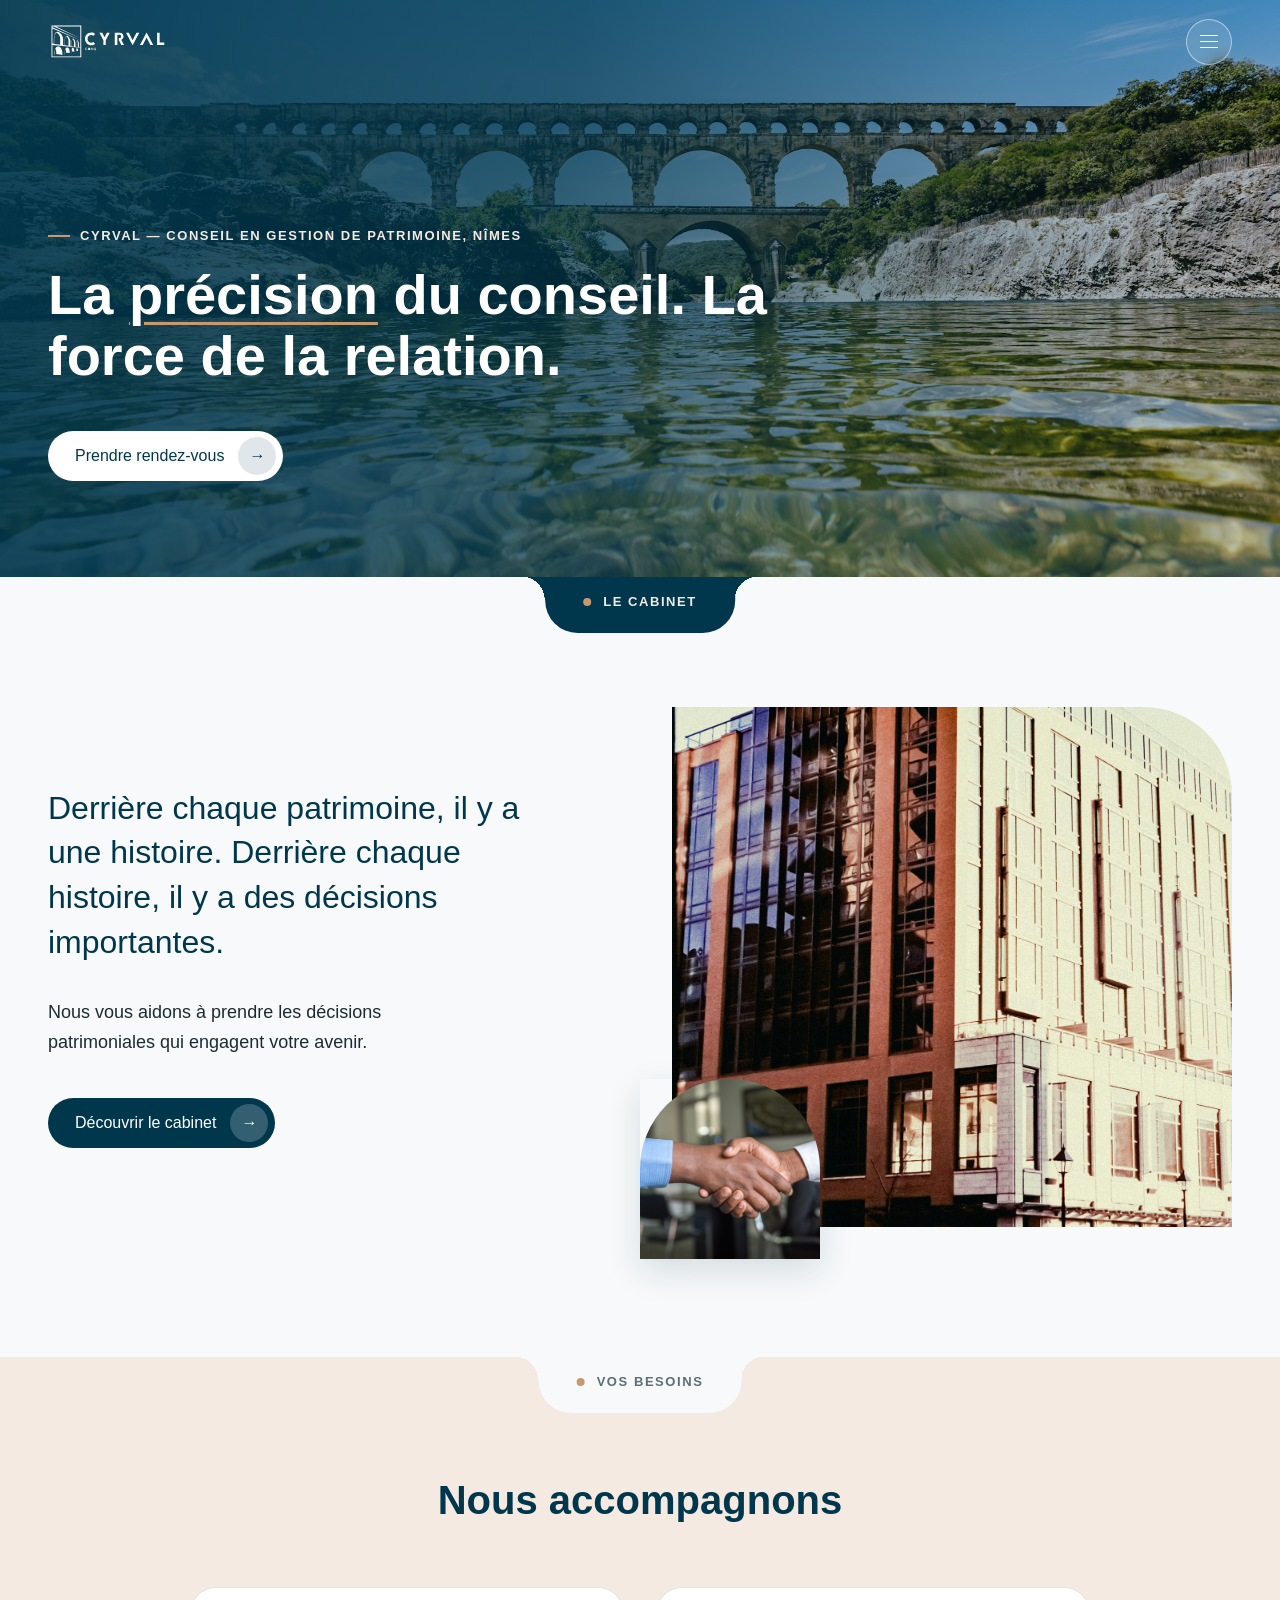
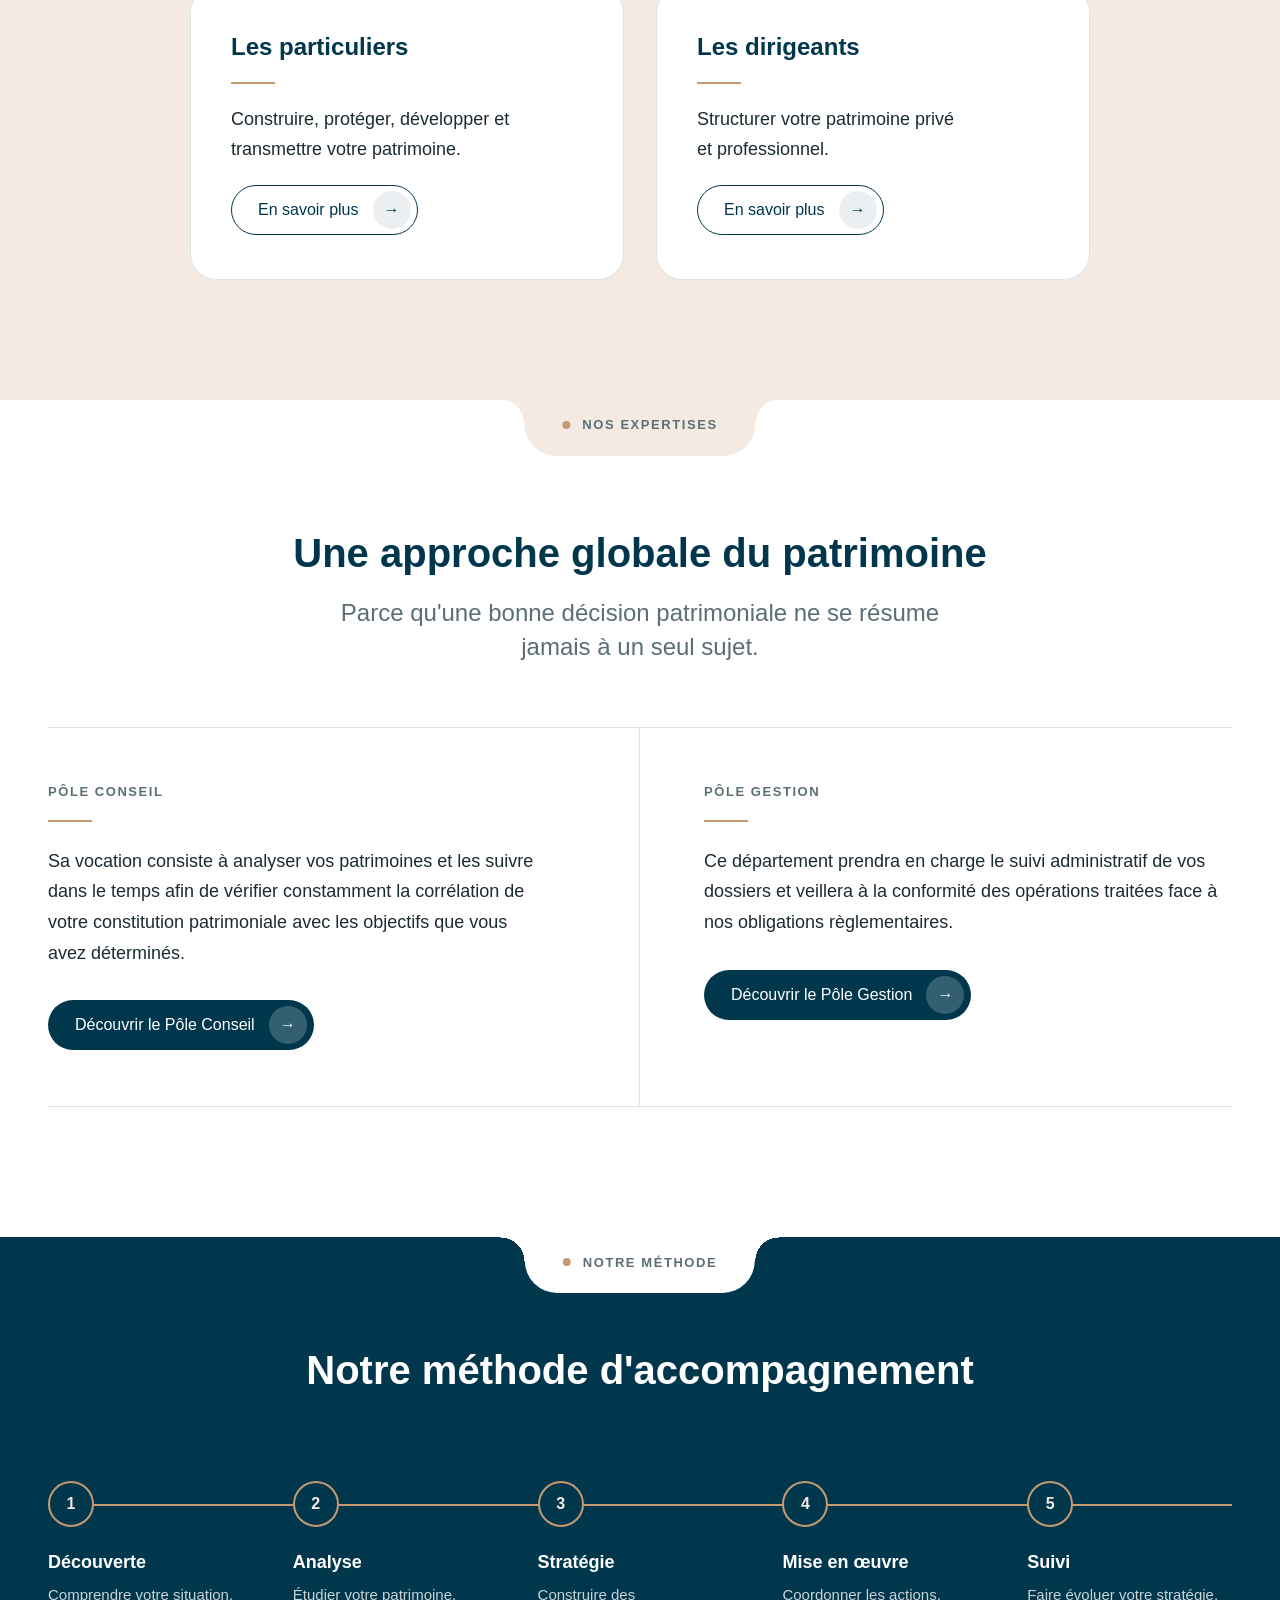
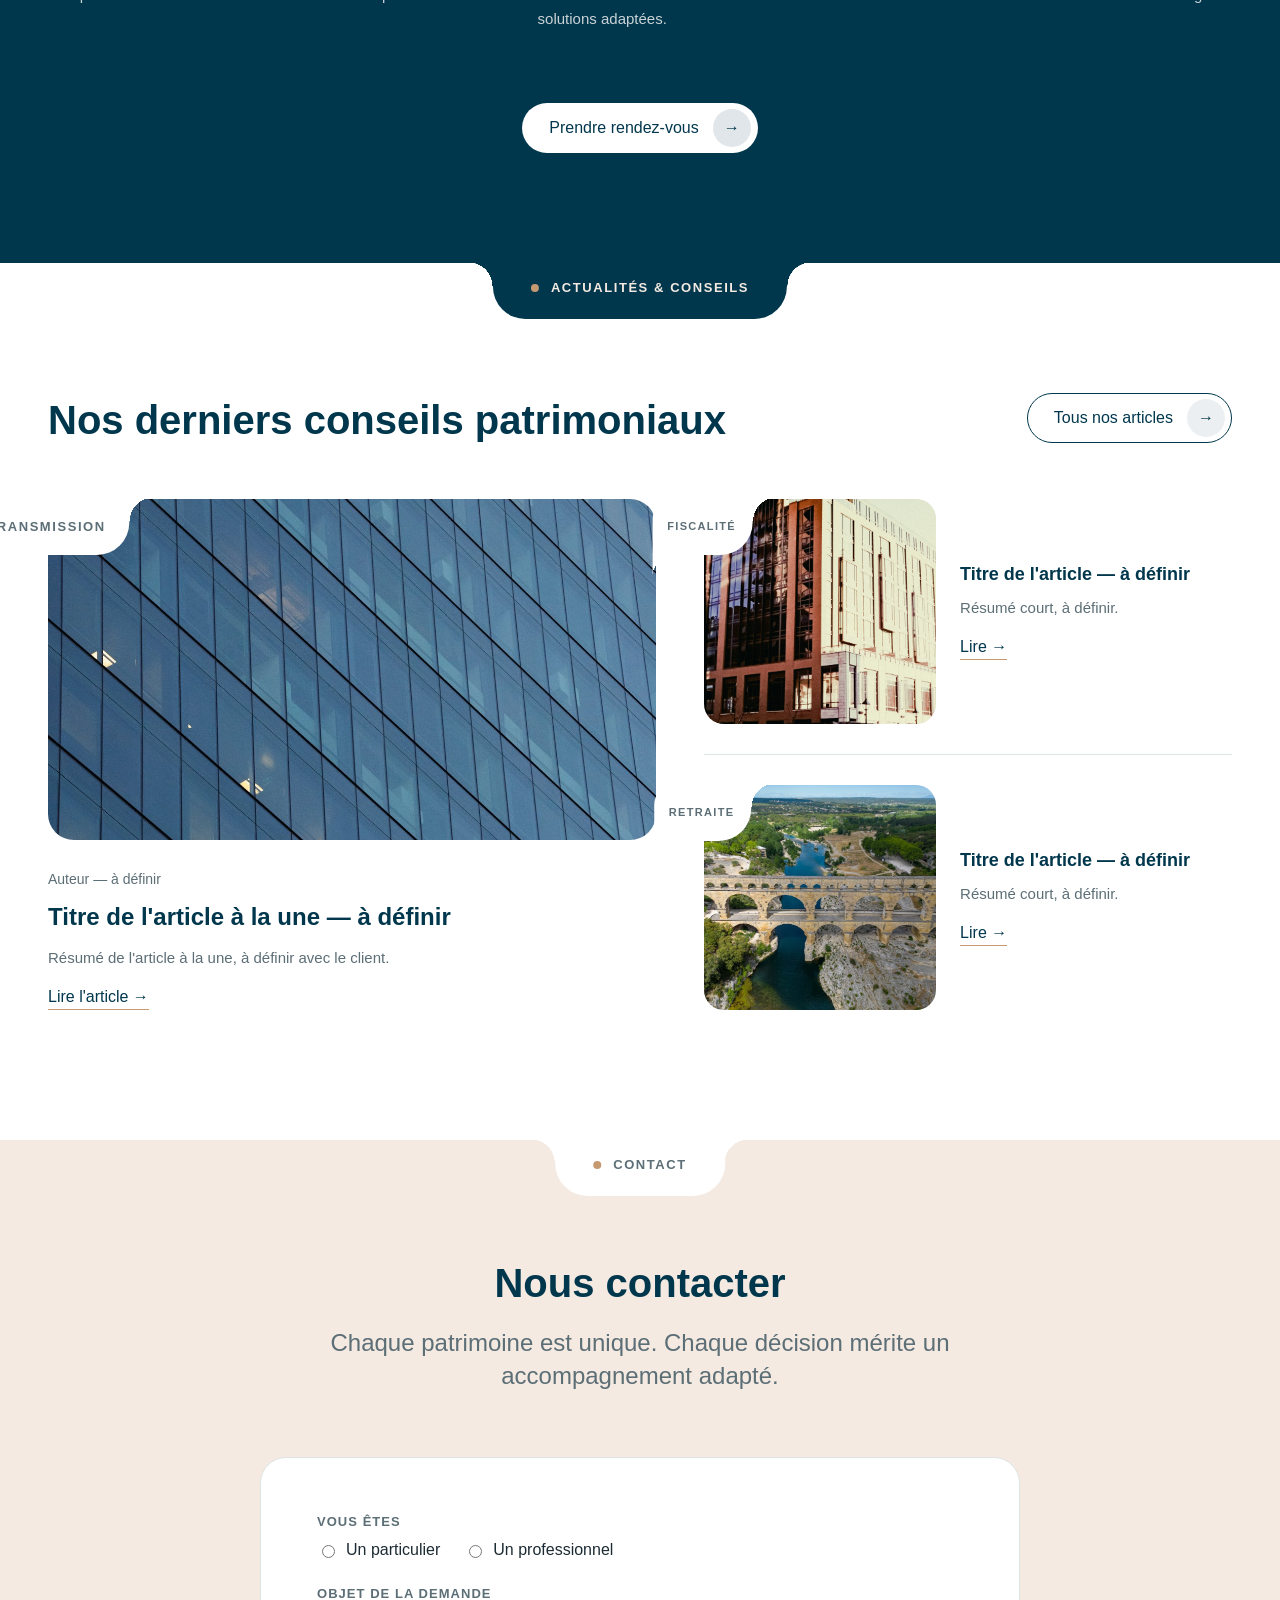
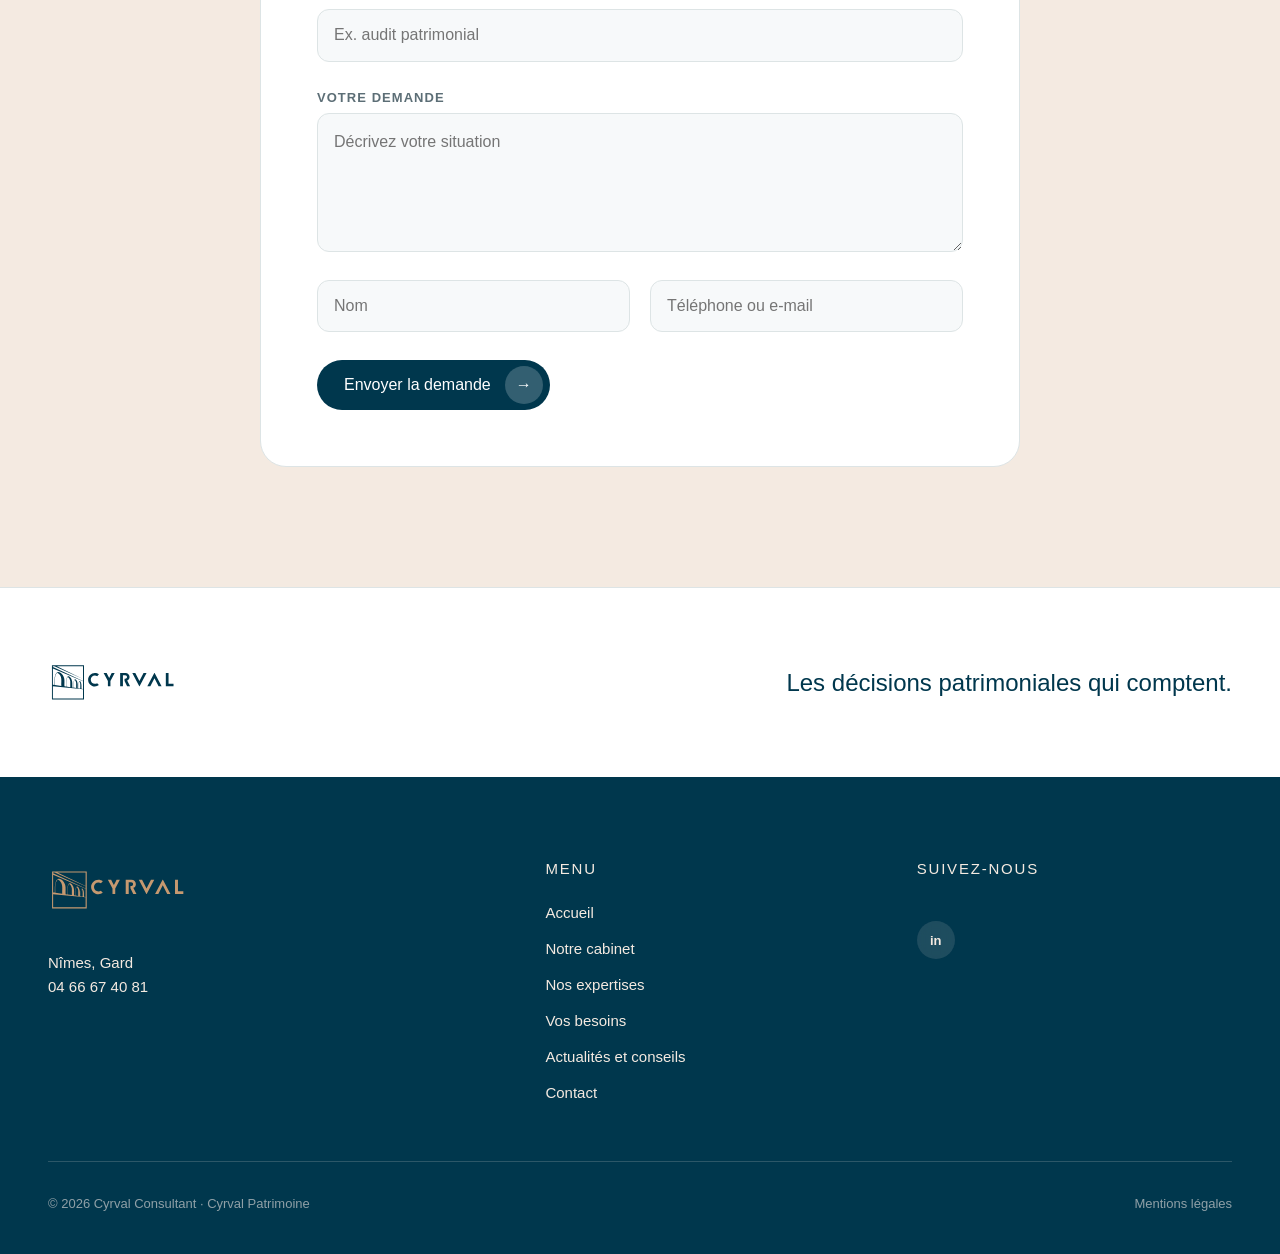
==== index.html @ 38b7d671 "Maquette CYRVAL : accueil + pole conseil Deux pages statiques autonomes, sans dependance externe : -" ====
<!DOCTYPE html>
<html lang="fr" class="no-js">
<head>
<meta charset="utf-8">
<meta name="viewport" content="width=device-width, initial-scale=1">
<meta name="robots" content="noindex, nofollow">
<title>CYRVAL — Conseil en gestion de patrimoine, Nîmes</title>
<meta name="description" content="CYRVAL, cabinet de conseil en gestion de patrimoine indépendant à Nîmes depuis 1993. Analyse, stratégie et suivi patrimonial pour les particuliers et les dirigeants.">
<link rel="stylesheet" href="assets/css/cyrval.css">
<script>document.documentElement.className = 'js';</script>
</head>
<body>

<!-- Logo, défini une fois et réutilisé dans la page -->
<svg style="position:absolute;width:0;height:0;overflow:hidden" aria-hidden="true" focusable="false">
  <symbol id="logo-cyrval" viewBox="0 0 567.98 267.15">
    <g fill="currentColor">
      <path d="M157.12,58.48v149.89H16.59V58.48h140.53ZM152.58,62.82H37.99l114.6,54.93v-54.93ZM152.58,118.44L27.45,62.82h-6.68v3.02l131.81,61.66v-9.05ZM152.58,128.19L20.78,71.78v71.21l.58.47,6.39.75c.31-15.09-1.53-31,4.36-45.26,4.47-10.83,10.71-14.54,21.55-8.29,8,4.61,13.84,14.06,16.18,22.84,3.11,11.65.72,24.94,1.53,36.95l6.15,1.01.73-.51c.42-12.19-1.28-24.44,2.84-36.17,2.26-6.43,5.48-11.06,12.53-6.58,4.28,2.72,7.66,8.21,9.45,12.85,4.21,10.92,2.35,22.83,2.82,34.27l4.84.73c.32-10.23-.97-22.44,2.87-32.13,4.09-10.32,11.11-.46,13.34,5.32,3.66,9.49,2.42,19.63,2.62,29.59l3.48.35c.37-9.12-1.07-19.21,1.77-28.01,2.79-8.67,7.54-.96,9.14,3.71,2.89,8.44,1.78,17.04,2.04,25.81l.53.51,6.04.75v-33.78ZM57.74,148.39c-1.04-16.49,3.88-35.78-7.84-49.45-2.82-3.28-6.74-6.04-10.76-7.6-12.96,14.3-8.94,35.8-9.64,53.57l28.25,3.48ZM96.79,153.96v-25.94c0-1.25-.98-4.56-1.39-5.93-1.62-5.37-4.73-10.22-9.76-12.92-1.02-.24-3.32,5.42-3.68,6.47-3.88,11.46-2.31,23.93-2.57,35.84l17.4,2.47ZM122.6,157.79v-22.11c0-.87-.92-4.33-1.22-5.39-.98-3.39-2.51-6.39-5.23-8.7-1.42,1.4-2.06,3.53-2.59,5.42-2.58,9.3-1.6,19.45-1.72,29l10.76,1.79ZM137.24,129.24c-.67-.47-1.39,1.32-1.55,1.75-3.17,7.95-1.41,19.23-1.93,27.67l.57.82,6.4.75c-.68-10.31,2.47-21.78-3.49-30.99ZM152.58,162.66l-131.81-12.19v53.37h131.81v-41.18Z"/>
      <path d="M68.32,196.86c-9.44-2.53-19.33-4.5-29.12-3.06-.11-4.62.32-9.27-.4-13.84-.14-.89-3.16-12.36-4.2-11.57-.89,2.48-2.17,4.84-2.85,7.41-1.03,3.92-1.31,8.85-1.46,12.93-.22,6.16-.25,5.02-.43,11.18l-1.08-.3c-.22-13.34-.89-20.16,5.45-32.35,2.34-4.49,6.51-9.53,11.89-10.17,19.72-2.33,22.48,26.01,22.19,39.76Z"/>
      <path d="M79.81,194.72h-.92c.08-7.08-.55-13.96,1.31-20.88,1.77-6.58,6.61-15.22,14.63-10.5,5.59,3.28,7.23,13.66,7.65,19.6.13,1.77-.32,3.69.31,5.35-5.84-.63-11.92-1.88-17.78-1.22v-9.03c0-1.01-1.64-6.36-2.22-7.27-.24-.38-.28-.65-.84-.53l-2.15,8.42v16.07Z"/>
      <path d="M110.67,186.77c-.38.5-.56,0-.61-.45-.46-3.58.03-10.04.76-13.64.79-3.92,3.4-12.57,8.9-8.56,4.37,3.19,4.62,13.69,4.75,18.67-3.53-.72-7.09-1.55-10.73-1.53.07-3.93.14-7.89-1.23-11.63-.53.14-.69,1.29-.83,1.77-.33,1.11-1.01,3.79-1.01,4.81v10.56Z"/>
      <path d="M141.58,179.42c-2.18-.86-4.37-1.46-6.74-1.22-.2-2.37.4-5.28-.26-7.55-.12-.41-.12-.93-.66-1.02-1.26,3.67-.77,7.41-.92,11.17-.02.38.23,1.14-.31,1.07v-9.34c0-.99,1.35-4.78,2.01-5.64,2.13-2.79,4.74-.63,5.71,1.91.41,1.07,1.17,4.51,1.17,5.57v5.05Z"/>
    </g>
    <g fill="currentColor">
      <path d="M214.49,136.32c-2.84,1.88-6.23,2.98-9.89,2.98-9.96,0-18.03-8.07-18.03-18.03s8.07-18.03,18.03-18.03c3.74,0,7.22,1.14,10.1,3.09l7.73-8.68c-4.96-3.75-11.12-6-17.83-6-16.36,0-29.63,13.27-29.63,29.63s13.27,29.63,29.63,29.63c6.62,0,12.71-2.2,17.65-5.87l-7.75-8.71Z"/>
      <polygon points="515.3 91.96 515.3 149.55 549.03 149.55 549.03 138.54 527.27 138.54 527.27 91.96 515.3 91.96"/>
      <polygon points="496.85 149.79 466.31 92.2 466.21 92.2 464.98 92.2 464.88 92.2 434.34 149.79 447.56 149.79 465.59 114.52 483.62 149.79 496.85 149.79"/>
      <polygon points="430.98 92.2 400.44 149.79 400.34 149.79 399.11 149.79 399.01 149.79 368.47 92.2 381.69 92.2 399.72 127.47 417.75 92.2 430.98 92.2"/>
      <polygon points="278.23 92.2 272.78 102.86 267.2 113.78 261.62 102.86 256.17 92.2 242.94 92.2 261.62 127.42 261.62 148.47 261.62 149.79 272.78 149.79 272.78 148.47 272.78 127.42 291.46 92.2 278.23 92.2"/>
      <path d="M346.03,124.92c5.58-2.02,10.51-7.03,10.51-15.12,0-9.62-6.95-17.63-18.68-17.63h-22.56v57.56h12.2v-47.54h9.63c4.93,0,8.17,3.15,8.17,7.6s-3.23,7.6-8.17,7.6h-2.62v9.38l11.35,22.96h13.02l-12.85-24.82Z"/>
    </g>
    <g fill="currentColor">
      <path d="M183.39,166.9c-.08-.31-.19-.6-.33-.86-.14-.26-.32-.49-.54-.68-.22-.19-.48-.34-.78-.45-.3-.11-.64-.16-1.04-.16-.57,0-1.07.12-1.49.35-.42.23-.76.54-1.02.93-.26.39-.46.83-.58,1.32-.13.49-.19,1-.19,1.51s.06,1.02.19,1.51c.13.49.32.93.58,1.32.26.39.6.7,1.02.93.42.23.91.35,1.49.35.42,0,.8-.07,1.12-.22s.6-.35.83-.6.41-.56.54-.9c.13-.34.22-.71.26-1.1h1.84c-.04.64-.18,1.23-.42,1.77-.24.53-.56.99-.96,1.38-.4.39-.88.69-1.42.9-.54.21-1.14.32-1.8.32-.81,0-1.53-.15-2.17-.45-.64-.3-1.18-.7-1.62-1.22-.44-.51-.78-1.11-1.02-1.8-.24-.68-.36-1.41-.36-2.19s.12-1.49.36-2.18c.24-.68.58-1.28,1.02-1.8.44-.51.98-.92,1.62-1.22.64-.3,1.36-.45,2.17-.45.6,0,1.17.08,1.71.25.53.17,1,.41,1.41.73.41.32.74.7.99,1.16.25.45.41.97.47,1.56h-1.89Z"/>
      <path d="M194.65,163.21c.81,0,1.53.15,2.17.45.64.3,1.18.71,1.62,1.22.44.51.78,1.11,1.02,1.8s.35,1.41.35,2.18-.12,1.51-.35,2.19c-.24.69-.58,1.28-1.02,1.8-.44.51-.98.92-1.62,1.22-.64.3-1.36.45-2.17.45s-1.53-.15-2.17-.45c-.64-.3-1.18-.7-1.62-1.22-.44-.51-.78-1.11-1.02-1.8-.24-.68-.36-1.41-.36-2.19s.12-1.49.36-2.18c.24-.68.58-1.28,1.02-1.8.44-.51.98-.92,1.62-1.22.64-.3,1.36-.45,2.17-.45Z"/>
      <path d="M204.5,163.47h1.99l4.92,7.95h.03v-7.95h1.8v10.79h-1.99l-4.91-7.93h-.05v7.93h-1.8v-10.79Z"/>
      <path d="M219.76,170.66c0,.41.07.77.21,1.06.14.29.34.53.59.72s.54.32.87.41c.33.09.68.13,1.07.13.41,0,.76-.05,1.06-.14.29-.1.53-.22.71-.37.18-.15.31-.33.39-.52.08-.2.12-.4.12-.6,0-.41-.09-.72-.28-.91-.19-.2-.39-.33-.61-.42-.38-.14-.83-.27-1.34-.4-.51-.13-1.14-.29-1.88-.49-.46-.12-.85-.28-1.16-.48s-.55-.42-.73-.66c-.18-.24-.31-.5-.39-.77-.08-.27-.11-.55-.11-.83,0-.54.11-1.01.34-1.41.23-.4.53-.73.9-.99.37-.26.8-.46,1.27-.58s.95-.19,1.44-.19c.56,0,1.1.07,1.59.22s.94.36,1.31.66c.38.29.68.65.9,1.08.22.43.33.92.33,1.49h-1.89c-.05-.69-.29-1.19-.71-1.47-.42-.29-.96-.43-1.62-.43-.22,0-.45.02-.68.07-.23.05-.44.12-.64.23-.19.11-.35.25-.48.43-.13.18-.19.41-.19.68,0,.38.12.68.36.9.24.22.55.38.93.49.04.01.2.05.48.13s.59.16.93.25c.34.09.68.18,1,.26.33.09.56.15.7.19.35.11.66.26.92.45.26.19.48.41.66.66s.31.51.39.79.13.56.13.85c0,.6-.12,1.12-.37,1.55-.25.43-.57.78-.97,1.05-.4.27-.86.47-1.38.6-.51.13-1.04.19-1.57.19-.61,0-1.19-.08-1.74-.23-.54-.15-1.02-.38-1.42-.69-.4-.31-.73-.71-.97-1.2-.24-.49-.37-1.06-.38-1.73h1.89Z"/>
    </g>
  </symbol>
  <symbol id="logo-cyrval-simple" viewBox="0 0 567.98 267.15">
    <g fill="currentColor">
      <path d="M157.12,58.48v149.89H16.59V58.48h140.53ZM152.58,62.82H37.99l114.6,54.93v-54.93ZM152.58,118.44L27.45,62.82h-6.68v3.02l131.81,61.66v-9.05ZM152.58,128.19L20.78,71.78v71.21l.58.47,6.39.75c.31-15.09-1.53-31,4.36-45.26,4.47-10.83,10.71-14.54,21.55-8.29,8,4.61,13.84,14.06,16.18,22.84,3.11,11.65.72,24.94,1.53,36.95l6.15,1.01.73-.51c.42-12.19-1.28-24.44,2.84-36.17,2.26-6.43,5.48-11.06,12.53-6.58,4.28,2.72,7.66,8.21,9.45,12.85,4.21,10.92,2.35,22.83,2.82,34.27l4.84.73c.32-10.23-.97-22.44,2.87-32.13,4.09-10.32,11.11-.46,13.34,5.32,3.66,9.49,2.42,19.63,2.62,29.59l3.48.35c.37-9.12-1.07-19.21,1.77-28.01,2.79-8.67,7.54-.96,9.14,3.71,2.89,8.44,1.78,17.04,2.04,25.81l.53.51,6.04.75v-33.78ZM57.74,148.39c-1.04-16.49,3.88-35.78-7.84-49.45-2.82-3.28-6.74-6.04-10.76-7.6-12.96,14.3-8.94,35.8-9.64,53.57l28.25,3.48ZM96.79,153.96v-25.94c0-1.25-.98-4.56-1.39-5.93-1.62-5.37-4.73-10.22-9.76-12.92-1.02-.24-3.32,5.42-3.68,6.47-3.88,11.46-2.31,23.93-2.57,35.84l17.4,2.47ZM122.6,157.79v-22.11c0-.87-.92-4.33-1.22-5.39-.98-3.39-2.51-6.39-5.23-8.7-1.42,1.4-2.06,3.53-2.59,5.42-2.58,9.3-1.6,19.45-1.72,29l10.76,1.79ZM137.24,129.24c-.67-.47-1.39,1.32-1.55,1.75-3.17,7.95-1.41,19.23-1.93,27.67l.57.82,6.4.75c-.68-10.31,2.47-21.78-3.49-30.99ZM152.58,162.66l-131.81-12.19v53.37h131.81v-41.18Z"/>
    </g>
    <g fill="currentColor">
      <path d="M214.49,136.32c-2.84,1.88-6.23,2.98-9.89,2.98-9.96,0-18.03-8.07-18.03-18.03s8.07-18.03,18.03-18.03c3.74,0,7.22,1.14,10.1,3.09l7.73-8.68c-4.96-3.75-11.12-6-17.83-6-16.36,0-29.63,13.27-29.63,29.63s13.27,29.63,29.63,29.63c6.62,0,12.71-2.2,17.65-5.87l-7.75-8.71Z"/>
      <polygon points="515.3 91.96 515.3 149.55 549.03 149.55 549.03 138.54 527.27 138.54 527.27 91.96 515.3 91.96"/>
      <polygon points="496.85 149.79 466.31 92.2 466.21 92.2 464.98 92.2 464.88 92.2 434.34 149.79 447.56 149.79 465.59 114.52 483.62 149.79 496.85 149.79"/>
      <polygon points="430.98 92.2 400.44 149.79 400.34 149.79 399.11 149.79 399.01 149.79 368.47 92.2 381.69 92.2 399.72 127.47 417.75 92.2 430.98 92.2"/>
      <polygon points="278.23 92.2 272.78 102.86 267.2 113.78 261.62 102.86 256.17 92.2 242.94 92.2 261.62 127.42 261.62 148.47 261.62 149.79 272.78 149.79 272.78 148.47 272.78 127.42 291.46 92.2 278.23 92.2"/>
      <path d="M346.03,124.92c5.58-2.02,10.51-7.03,10.51-15.12,0-9.62-6.95-17.63-18.68-17.63h-22.56v57.56h12.2v-47.54h9.63c4.93,0,8.17,3.15,8.17,7.6s-3.23,7.6-8.17,7.6h-2.62v9.38l11.35,22.96h13.02l-12.85-24.82Z"/>
    </g>
  </symbol>
</svg>

<header class="entete" data-entete>
  <div class="entete__inner">
    <a class="entete__logo" href="index.html" aria-label="CYRVAL, retour à l'accueil">
      <svg viewBox="0 0 567.98 267.15"><use href="#logo-cyrval"></use></svg>
    </a>

    <nav class="nav" aria-label="Navigation principale">
      <a class="est-active" href="index.html" aria-current="page">Accueil</a>
      <a href="#">Notre cabinet</a>
      <a href="pole-conseil.html">Nos expertises</a>
      <a href="#besoins">Vos besoins</a>
      <a href="#actualites">Actualités et conseils</a>
      <a href="#contact">Contact</a>
    </nav>

    <div class="entete__actions">
      <a class="lien-acces" href="#">Accès client ↗</a>
      <a class="lien-linkedin" href="#" aria-label="CYRVAL sur LinkedIn">in</a>
    </div>

    <button class="burger" type="button" data-burger aria-expanded="false" aria-label="Ouvrir le menu">
      <span class="burger__trait"></span>
    </button>
  </div>

  <div class="menu-mobile">
    <div class="menu-mobile__inner">
      <a class="est-active" href="index.html">Accueil</a>
      <a href="#">Notre cabinet</a>
      <a href="pole-conseil.html">Nos expertises</a>
      <a href="#besoins">Vos besoins</a>
      <a href="#actualites">Actualités et conseils</a>
      <a href="#contact">Contact</a>
      <div class="menu-mobile__pied">
        <a class="lien-acces" href="#">Accès client ↗</a>
        <a class="lien-linkedin" href="#" aria-label="CYRVAL sur LinkedIn">in</a>
      </div>
    </div>
  </div>
</header>

<main>

  <!-- 1. Hero -->
  <section class="hero reveal" data-reveal>
    <div class="hero__fond">
      <div class="media">
        <img src="assets/img/hero-pont-du-gard.jpg" alt="Le Pont du Gard">
      </div>
      <div class="hero__voile"></div>
    </div>
    <div class="hero__contenu">
      <p class="surtitre surtitre--trait surtitre--clair">CYRVAL — Conseil en gestion de patrimoine, Nîmes</p>
      <h1 class="hero__titre">La <span class="souligne-or">précision</span> du conseil. La force de la relation.</h1>
      <a class="btn btn--sur-fonce" href="#contact">Prendre rendez-vous<span class="btn__fleche" aria-hidden="true">→</span></a>
    </div>
  </section>

  <!-- 2. Manifeste -->
  <section class="section--fond" style="--precedent: var(--bleu);">
    <p class="decroche decroche--clair"><span class="decroche__point"></span>Le cabinet</p>
    <div class="wrap manifeste reveal" data-reveal>
      <div class="manifeste__texte">
        <p class="manifeste__phrase">Derrière chaque patrimoine, il y a une histoire. Derrière chaque histoire, il y a des décisions importantes.</p>
        <p class="manifeste__intro">Nous vous aidons à prendre les décisions patrimoniales qui engagent votre avenir.</p>
        <a class="btn" href="#">Découvrir le cabinet<span class="btn__fleche" aria-hidden="true">→</span></a>
      </div>
      <div class="manifeste__visuel">
        <div class="media media--biseau">
          <img src="assets/img/bureaux-cyrval.jpg" alt="Les bureaux de CYRVAL à Nîmes">
        </div>
        <div class="manifeste__vignette">
          <div class="media media--arche">
            <img src="assets/img/equipe-cyrval.jpg" alt="L'équipe CYRVAL">
          </div>
        </div>
      </div>
    </div>
  </section>

  <!-- 3. Vos besoins -->
  <section id="besoins" class="section--sable" style="--precedent: var(--fond);">
    <p class="decroche"><span class="decroche__point"></span>Vos besoins</p>
    <div class="wrap--court wrap">
      <div class="entete-bloc reveal" data-reveal>
        <h2 class="titre-section">Nous accompagnons</h2>
      </div>
      <div class="grille-deux reveal" data-reveal>
        <article class="carte">
          <h3 class="carte__titre">Les particuliers</h3>
          <div class="filet-or"></div>
          <p class="carte__texte">Construire, protéger, développer et transmettre votre patrimoine.</p>
          <a class="btn btn--secondaire" href="#">En savoir plus<span class="btn__fleche" aria-hidden="true">→</span></a>
        </article>
        <article class="carte">
          <h3 class="carte__titre">Les dirigeants</h3>
          <div class="filet-or"></div>
          <p class="carte__texte">Structurer votre patrimoine privé et professionnel.</p>
          <a class="btn btn--secondaire" href="#">En savoir plus<span class="btn__fleche" aria-hidden="true">→</span></a>
        </article>
      </div>
    </div>
  </section>

  <!-- 4. Les deux pôles -->
  <section class="section--blanc" style="--precedent: var(--sable);">
    <p class="decroche"><span class="decroche__point"></span>Nos expertises</p>
    <div class="wrap">
      <div class="reveal" data-reveal>
        <div class="entete-bloc">
          <h2 class="titre-section">Une approche globale du patrimoine</h2>
          <p class="chapo">Parce qu'une bonne décision patrimoniale ne se résume jamais à un seul sujet.</p>
        </div>
        <div class="poles">
          <div class="poles__grille">
            <div class="pole">
              <p class="pole__label">Pôle Conseil</p>
              <div class="filet-or"></div>
              <p class="pole__texte">Sa vocation consiste à analyser vos patrimoines et les suivre dans le temps afin de vérifier constamment la corrélation de votre constitution patrimoniale avec les objectifs que vous avez déterminés.</p>
              <a class="btn" href="pole-conseil.html">Découvrir le Pôle Conseil<span class="btn__fleche" aria-hidden="true">→</span></a>
            </div>
            <div class="pole">
              <p class="pole__label">Pôle Gestion</p>
              <div class="filet-or"></div>
              <p class="pole__texte">Ce département prendra en charge le suivi administratif de vos dossiers et veillera à la conformité des opérations traitées face à nos obligations règlementaires.</p>
              <a class="btn" href="#">Découvrir le Pôle Gestion<span class="btn__fleche" aria-hidden="true">→</span></a>
            </div>
          </div>
        </div>
      </div>
    </div>
  </section>

  <!-- 5. Notre méthode -->
  <section class="section--bleu" style="--precedent: var(--blanc);">
    <p class="decroche"><span class="decroche__point"></span>Notre méthode</p>
    <div class="wrap--serre wrap reveal" data-reveal>
      <h2 class="titre-section titre-section--clair centre methode__titre">Notre méthode d'accompagnement</h2>
      <div class="methode__etapes" data-sequence="horizontale">
        <div class="methode__rail"></div>
        <div class="methode__progression" data-progression></div>
        <div class="etape" data-etape>
          <div class="etape__numero">1</div>
          <p class="etape__titre">Découverte</p>
          <p class="etape__texte">Comprendre votre situation.</p>
        </div>
        <div class="etape" data-etape>
          <div class="etape__numero">2</div>
          <p class="etape__titre">Analyse</p>
          <p class="etape__texte">Étudier votre patrimoine.</p>
        </div>
        <div class="etape" data-etape>
          <div class="etape__numero">3</div>
          <p class="etape__titre">Stratégie</p>
          <p class="etape__texte">Construire des solutions adaptées.</p>
        </div>
        <div class="etape" data-etape>
          <div class="etape__numero">4</div>
          <p class="etape__titre">Mise en œuvre</p>
          <p class="etape__texte">Coordonner les actions.</p>
        </div>
        <div class="etape" data-etape>
          <div class="etape__numero">5</div>
          <p class="etape__titre">Suivi</p>
          <p class="etape__texte">Faire évoluer votre stratégie.</p>
        </div>
      </div>
      <div class="centre">
        <a class="btn btn--sur-fonce" href="#contact">Prendre rendez-vous<span class="btn__fleche" aria-hidden="true">→</span></a>
      </div>
    </div>
  </section>

  <!-- 6. Actualités et conseils -->
  <section id="actualites" class="section--blanc" style="--precedent: var(--bleu);">
    <p class="decroche decroche--clair"><span class="decroche__point"></span>Actualités &amp; conseils</p>
    <div class="wrap">
      <div class="actus__entete">
        <h2 class="titre-section">Nos derniers conseils patrimoniaux</h2>
        <a class="btn btn--secondaire" href="#">Tous nos articles<span class="btn__fleche" aria-hidden="true">→</span></a>
      </div>

      <div class="actus__grille reveal" data-reveal>

        <article class="article article--une">
          <div class="article__media">
            <div class="media media--arrondi">
              <img src="assets/img/article-une.jpg" alt="">
            </div>
            <p class="decroche decroche--coin">Transmission</p>
          </div>
          <div class="article__corps">
            <p class="article__auteur">Auteur — à définir</p>
            <h3 class="article__titre">Titre de l'article à la une — à définir</h3>
            <p class="article__resume">Résumé de l'article à la une, à définir avec le client.</p>
            <a class="lien-fleche" href="#">Lire l'article →</a>
          </div>
        </article>

        <div class="actus__breves">
          <article class="article article--breve">
            <div class="article__media">
              <div class="media media--arrondi">
                <img src="assets/img/bureaux-cyrval.jpg" alt="" style="object-position: 60% 40%;">
              </div>
              <p class="decroche decroche--coin">Fiscalité</p>
            </div>
            <div class="article__corps">
              <h3 class="article__titre">Titre de l'article — à définir</h3>
              <p class="article__resume">Résumé court, à définir.</p>
              <a class="lien-fleche" href="#">Lire →</a>
            </div>
          </article>
          <article class="article article--breve">
            <div class="article__media">
              <div class="media media--arrondi">
                <img src="assets/img/article-02.jpg" alt="">
              </div>
              <p class="decroche decroche--coin">Retraite</p>
            </div>
            <div class="article__corps">
              <h3 class="article__titre">Titre de l'article — à définir</h3>
              <p class="article__resume">Résumé court, à définir.</p>
              <a class="lien-fleche" href="#">Lire →</a>
            </div>
          </article>
        </div>

      </div>
    </div>
  </section>

  <!-- 7. Nous contacter -->
  <section id="contact" class="section--sable" style="--precedent: var(--blanc);">
    <p class="decroche"><span class="decroche__point"></span>Contact</p>
    <div class="wrap--court wrap reveal" data-reveal>
      <div class="entete-bloc">
        <h2 class="titre-section">Nous contacter</h2>
        <p class="chapo">Chaque patrimoine est unique. Chaque décision mérite un accompagnement adapté.</p>
      </div>
      <form class="formulaire" onsubmit="return false;">
        <div>
          <p class="formulaire__legende">Vous êtes</p>
          <div class="choix">
            <label><input type="radio" name="profil" value="particulier"> Un particulier</label>
            <label><input type="radio" name="profil" value="professionnel"> Un professionnel</label>
          </div>
        </div>
        <label class="champ">
          <span class="champ__label">Objet de la demande</span>
          <input type="text" placeholder="Ex. audit patrimonial">
        </label>
        <label class="champ">
          <span class="champ__label">Votre demande</span>
          <textarea rows="4" placeholder="Décrivez votre situation"></textarea>
        </label>
        <div class="champs-double">
          <input type="text" placeholder="Nom" aria-label="Nom">
          <input type="text" placeholder="Téléphone ou e-mail" aria-label="Téléphone ou e-mail">
        </div>
        <div>
          <button class="btn" type="submit">Envoyer la demande<span class="btn__fleche" aria-hidden="true">→</span></button>
        </div>
      </form>
    </div>
  </section>

  <!-- 8. Signature -->
  <section class="signature">
    <div class="signature__inner reveal" data-reveal>
      <svg viewBox="0 0 567.98 267.15" aria-hidden="true"><use href="#logo-cyrval-simple"></use></svg>
      <p class="signature__phrase">Les décisions patrimoniales qui comptent.</p>
    </div>
  </section>

</main>

<footer class="pied">
  <div class="pied__inner">
    <div class="pied__haut">
      <div>
        <svg class="pied__logo" viewBox="0 0 567.98 267.15" aria-hidden="true"><use href="#logo-cyrval-simple"></use></svg>
        <p>Nîmes, Gard</p>
        <p>04 66 67 40 81</p>
      </div>
      <div>
        <p class="pied__titre">Menu</p>
        <nav class="pied__liens" aria-label="Navigation de pied de page">
          <a href="index.html">Accueil</a>
          <a href="#">Notre cabinet</a>
          <a href="pole-conseil.html">Nos expertises</a>
          <a href="#besoins">Vos besoins</a>
          <a href="#actualites">Actualités et conseils</a>
          <a href="#contact">Contact</a>
        </nav>
      </div>
      <div class="pied__reseaux">
        <p class="pied__titre">Suivez-nous</p>
        <a class="lien-linkedin" href="#" aria-label="CYRVAL sur LinkedIn">in</a>
      </div>
    </div>
    <div class="pied__bas">
      <span>© 2026 Cyrval Consultant · Cyrval Patrimoine</span>
      <a href="#">Mentions légales</a>
    </div>
  </div>
</footer>

<script src="assets/js/cyrval.js" defer></script>
</body>
</html>
---- assets/css/cyrval.css ----
/* =============================================================
   CYRVAL — maquette de référence
   Studio Toinon pour SEDICOM — juillet 2026
   Feuille de styles unique, partagée par toutes les pages.
   Ordre : police, tokens, base, utilitaires, composants,
   sections, pied de page, responsive.
   ============================================================= */

/* ---------- 1. Police ---------- */

@font-face {
  font-family: 'Inter';
  font-style: normal;
  font-weight: 100 900;
  font-display: swap;
  src: url('../fonts/inter-latin-var.woff2') format('woff2');
}

/* ---------- 2. Tokens ---------- */

:root {
  /* Couleurs de marque */
  --bleu: #00374D;
  --bleu-appui: #002A3B;
  --or: #C69970;
  --sable: #F4EAE1;

  /* Extension web */
  --encre: #1C2B33;
  --gris: #5C6E76;
  --gris-clair: #8FA0A7;
  --clair-sur-fonce: #C9D3D6;
  --bord: #DDE4E5;
  --blanc: #FFFFFF;
  --fond: #F7F9FA;

  /* Typographie */
  --font: 'Inter', 'Helvetica Neue', Helvetica, Arial, sans-serif;
  --t-hero: 56px;
  --t-hero-page: 44px;
  --t-section: 40px;
  --t-carte: 24px;

  /* Grille */
  --largeur-max: 1440px;
  --marge-laterale: 48px;

  /* Décroché : l'onglet qui plonge depuis l'arête haute.
     Les rayons se déduisent de la hauteur du bloc, voir 5.1. */
  --h-onglet: 56px;     /* profondeur de l'onglet de section */
  --r-arrondi: 26px;    /* arrondi des visuels et des blocs */
}

/* ---------- 3. Base ---------- */

* { box-sizing: border-box; }

body {
  margin: 0;
  background: var(--fond);
  color: var(--encre);
  font-family: var(--font);
  -webkit-font-smoothing: antialiased;
  overflow-x: hidden;
}

a { color: var(--bleu); }
a:hover { color: var(--bleu-appui); }

h1, h2, h3, p { margin: 0; text-wrap: pretty; }

img { max-width: 100%; }

.sr-only {
  position: absolute;
  width: 1px; height: 1px;
  padding: 0; margin: -1px;
  overflow: hidden;
  clip: rect(0 0 0 0);
  white-space: nowrap;
  border: 0;
}

/* ---------- 4. Utilitaires ---------- */

.wrap {
  max-width: var(--largeur-max);
  margin: 0 auto;
  padding: 130px var(--marge-laterale);
}

.wrap--court { padding: 120px var(--marge-laterale); }
.wrap--serre { padding: 110px var(--marge-laterale); }

.section--blanc { background: var(--blanc); }
.section--fond { background: var(--fond); }
.section--sable { background: var(--sable); }
.section--bleu { background: var(--bleu); }

/* Toutes les sections servent d'ancrage à leur décroché */
main > section { position: relative; }

.surtitre {
  display: flex;
  align-items: center;
  gap: 10px;
  margin-bottom: 20px;
  font: 600 13px/1.2 var(--font);
  letter-spacing: .12em;
  text-transform: uppercase;
  color: var(--gris);
}

.surtitre--centre { justify-content: center; }
.surtitre--clair { color: var(--sable); }
.surtitre--doux { color: var(--clair-sur-fonce); }

.surtitre::before {
  content: '';
  width: 8px; height: 8px;
  border-radius: 50%;
  background: var(--or);
  flex-shrink: 0;
}

.surtitre--trait::before {
  width: 22px; height: 1.5px;
  border-radius: 0;
}

.titre-section {
  font: 600 var(--t-section) / 1.15 var(--font);
  color: var(--bleu);
}

.titre-section--clair { color: var(--blanc); }

.chapo {
  font: 400 24px/1.4 var(--font);
  color: var(--gris);
  max-width: 640px;
}

.chapo--clair { color: var(--sable); }

.texte {
  font: 400 18px/1.7 var(--font);
  color: var(--encre);
}

.texte--doux { color: var(--clair-sur-fonce); }

.entete-bloc {
  text-align: center;
  margin-bottom: 64px;
}

.entete-bloc .chapo { margin: 20px auto 0; }

.filet-or {
  width: 44px; height: 2px;
  background: var(--or);
  flex-shrink: 0;
}

.centre { text-align: center; }

/* Apparition au défilement (activée seulement si JS) */
.js .reveal {
  opacity: 0;
  transform: translateY(18px);
  transition: opacity .6s ease, transform .6s ease;
}

.js .reveal.est-visible {
  opacity: 1;
  transform: translateY(0);
}

@media (prefers-reduced-motion: reduce) {
  .js .reveal { opacity: 1; transform: none; transition: none; }
  * { scroll-behavior: auto !important; }
}

/* ---------- 5. Composants ---------- */

/* 5.1 Décroché

   Le motif de la maquette : un onglet collé à l'arête haute d'un bloc,
   dans la couleur de ce qui précède, raccordé de chaque côté par un
   congé concave qui étale la couleur le long de l'arête. Le bandeau de
   navigation plonge dans le hero, chaque section plonge dans la
   précédente. Les deux congés sont les pseudo-éléments, posés à
   l'extérieur de l'onglet, tangents à l'arête. */

/* Géométrie. En vertical, le congé concave et l'arrondi du bas se partagent
   toute la hauteur du bloc (0,42 + 0,58 = 1) : les deux courbes sont donc
   tangentes, sans segment droit entre elles, le flanc est une seule vague
   continue. Toute autre répartition laisse une goutte au-dessus du coin.

   En horizontal, les deux arcs sont étirés du même facteur : ils restent
   tangents, mais le flanc s'allonge et s'aplatit. --etirement est le seul
   réglage : 1 donne des arcs de cercle, au-delà des arcs d'ellipse de plus
   en plus couchés. Il coûte de la largeur, le bandeau déborde de
   --rx-conge de chaque côté. Essayé à 1,6, écarté : la courbe couchée ne
   tenait pas. On reste sur le cercle. */
.nav,
.decroche {
  --etirement: 1;
  --ry-conge: calc(var(--h-bloc) * .42);
  --rx-conge: calc(var(--ry-conge) * var(--etirement));
  --ry-bas: calc(var(--h-bloc) * .58);
  --rx-bas: calc(var(--ry-bas) * var(--etirement));
  position: relative;
  border-radius: 0 0 var(--rx-bas) var(--rx-bas) / 0 0 var(--ry-bas) var(--ry-bas);
}

/* Le congé recouvre l'onglet d'1 px. Deux bords anticrénelés posés côte à côte
   laissent un liseré clair, très visible depuis que l'onglet est centré et
   tombe donc souvent sur un demi-pixel. Ce pixel de recouvrement est en dehors
   de la forme du dégradé, donc opaque : la courbe n'est pas modifiée, seul le
   raccord est franc. */
.nav::before, .nav::after,
.decroche::before, .decroche::after {
  content: '';
  position: absolute;
  top: 0;
  width: calc(var(--rx-conge) + 1px);
  height: var(--ry-conge);
  pointer-events: none;
}

.nav::before,
.decroche::before { left: calc(-1 * var(--rx-conge)); }

.nav::after,
.decroche::after { right: calc(-1 * var(--rx-conge)); }

.nav::before {
  background: radial-gradient(var(--rx-conge) var(--ry-conge) at 0 100%,
    transparent 99.5%, var(--blanc) 100%);
}

.nav::after {
  background: radial-gradient(var(--rx-conge) var(--ry-conge) at 100% 100%,
    transparent 99.5%, var(--blanc) 100%);
}

.decroche::before {
  background: radial-gradient(var(--rx-conge) var(--ry-conge) at 0 100%,
    transparent 99.5%, var(--precedent) 100%);
}

.decroche::after {
  background: radial-gradient(var(--rx-conge) var(--ry-conge) at 100% 100%,
    transparent 99.5%, var(--precedent) 100%);
}

/* L'onglet de section porte le surtitre : le motif sert à quelque chose */
.decroche {
  --h-bloc: var(--h-onglet);
  position: absolute;
  top: 0;
  /* centré sur la page, comme le bandeau de navigation */
  left: 50%;
  transform: translateX(-50%);
  z-index: 3;
  display: flex;
  align-items: center;
  gap: 12px;
  height: var(--h-onglet);
  padding: 0 38px 6px;
  margin: 0;
  background: var(--precedent);
  font: 600 13px/1 var(--font);
  letter-spacing: .12em;
  text-transform: uppercase;
  color: var(--gris);
  white-space: nowrap;
}

.decroche__point {
  width: 8px; height: 8px;
  border-radius: 50%;
  background: var(--or);
  flex-shrink: 0;
}

/* Onglet posé sur une couleur foncée */
.decroche--clair { color: var(--sable); }

/* Variante d'angle : le même décroché mordu dans le coin haut gauche d'une
   image, pour y loger le thème de l'article. Deux congés là aussi, mais l'un
   file le long de l'arête haute et l'autre le long de l'arête gauche. Le coin
   extérieur reprend l'arrondi de l'image pour que le contour reste continu.
   La tangence joue sur le flanc droit : congé + arrondi = hauteur du bloc.

   L'étiquette déborde d'1 px en haut et à gauche, avec 1 px de rayon en plus :
   son arc de coin garde le même centre que celui de l'image et passe donc
   juste à l'extérieur. Sans ce décalage, les deux arcs se superposent au pixel
   près et l'anticrénelage laisse voir l'image sous le blanc. Le débord se fait
   sur le fond de la section, de la même couleur : invisible. */
.decroche--coin {
  position: absolute;
  top: -1px;
  left: -1px;
  z-index: 2;
  height: calc(var(--h-bloc) + 1px);
  padding: 1px 24px 0 23px;
  border-radius: calc(var(--r-arrondi) + 1px) 0 var(--ry-bas) 0;
}

/* Congé du bas : même recouvrement d'1 px, mais vers le haut. Le bord bas du
   bloc ne bouge pas, donc le centre du dégradé et la courbe non plus. */
.decroche--coin::before {
  left: 0;
  top: calc(100% - 1px);
  width: var(--rx-conge);
  height: calc(var(--ry-conge) + 1px);
  background: radial-gradient(var(--rx-conge) var(--ry-conge) at 100% 100%,
    transparent 99.5%, var(--precedent) 100%);
}

/* 5.2 Bouton */

.btn {
  display: inline-flex;
  align-items: center;
  gap: 14px;
  padding: 4px 6px 4px 26px;
  height: 50px;
  border-radius: 999px;
  font: 500 16px/1 var(--font);
  text-decoration: none;
  white-space: nowrap;
  cursor: pointer;
  background: var(--bleu);
  color: var(--blanc);
  border: 1.5px solid transparent;
  transition: background .25s ease, color .25s ease, border-color .25s ease;
}

.btn__fleche {
  display: inline-flex;
  align-items: center;
  justify-content: center;
  width: 38px; height: 38px;
  border-radius: 50%;
  font-size: 16px;
  background: rgba(255, 255, 255, .2);
  color: inherit;
  flex-shrink: 0;
}

.btn:hover { background: var(--bleu-appui); color: var(--blanc); }

.btn--secondaire {
  background: transparent;
  color: var(--bleu);
  border-color: var(--bleu);
}

.btn--secondaire .btn__fleche { background: rgba(0, 55, 77, .08); }
.btn--secondaire:hover { background: var(--bleu); color: var(--blanc); border-color: var(--bleu); }
.btn--secondaire:hover .btn__fleche { background: rgba(255, 255, 255, .2); }

.btn--sur-fonce {
  background: var(--blanc);
  color: var(--bleu);
}

.btn--sur-fonce .btn__fleche { background: rgba(0, 55, 77, .12); }
.btn--sur-fonce:hover { background: var(--sable); color: var(--bleu); }

/* 5.3 Média (image ou bloc de remplacement) */

.media {
  position: relative;
  display: flex;
  align-items: center;
  justify-content: center;
  width: 100%;
  height: 100%;
  overflow: hidden;
  background: var(--sable);
}

.media img {
  display: block;
  width: 100%; height: 100%;
  object-fit: cover;
}

.media--vide {
  background: repeating-linear-gradient(135deg, #F4EAE1, #F4EAE1 12px, #ECE0D2 12px, #ECE0D2 24px);
}

.media--vide .media__legende {
  font: 400 13px/1.5 'SFMono-Regular', Consolas, Menlo, monospace;
  color: #8A7256;
  text-align: center;
  letter-spacing: .02em;
  padding: 16px;
  max-width: 78%;
}

/* Découpes issues du logo */
.media--arche { border-radius: 50% 50% 0 0; }
.media--biseau { border-radius: 0 88px 0 0; }
.media--arrondi { border-radius: var(--r-arrondi); }

/* 5.4 Carte d'information */

.carte {
  background: var(--blanc);
  border: 1px solid var(--bord);
  border-radius: var(--r-arrondi);
  padding: 44px 40px;
  display: flex;
  flex-direction: column;
  gap: 20px;
  height: 100%;
}

.carte__titre {
  font: 600 var(--t-carte) / 1.25 var(--font);
  color: var(--bleu);
}

.carte__texte {
  font: 400 18px/1.7 var(--font);
  color: var(--encre);
  flex: 1;
}

.carte .btn { align-self: flex-start; }

/* 5.5 Article

   Pas de carte : le visuel arrondi porte le bloc, le texte se pose dessous
   à même le fond de la section. L'étiquette de thème est mordue dans le coin
   haut gauche du visuel (voir .decroche--coin). */

.article__media {
  --precedent: var(--blanc);   /* le fond qui entoure l'image */
  --h-bloc: 44px;              /* hauteur de l'étiquette de thème */
  position: relative;
}

.article__corps { padding-top: 22px; }

.article__titre {
  font: 600 21px/1.35 var(--font);
  color: var(--bleu);
  margin-bottom: 10px;
}

.article__resume {
  font: 400 15px/1.6 var(--font);
  color: var(--gris);
  margin-bottom: 18px;
}

.lien-fleche {
  display: inline-block;
  font: 500 16px/1 var(--font);
  color: var(--bleu);
  text-decoration: none;
  border-bottom: 1px solid var(--or);
  padding-bottom: 4px;
  transition: border-color .25s ease;
}

.lien-fleche:hover { border-bottom-color: var(--bleu); }

/* ---------- 6. En-tête ---------- */

.entete {
  --pad-entete: 13px;   /* marge au-dessus et en dessous de la ligne */
  --h-logo: 57px;       /* pilote la hauteur de la ligne, donc du bandeau */
  position: fixed;
  top: 0; left: 0; right: 0;
  z-index: 100;
  background: transparent;
  transition: background .3s ease, box-shadow .3s ease;
}

.entete__inner {
  max-width: var(--largeur-max);
  margin: 0 auto;
  display: flex;
  align-items: center;
  justify-content: space-between;
  gap: 16px;
  padding: var(--pad-entete) var(--marge-laterale);
  transition: padding .25s ease;
}

.entete__logo {
  display: flex;
  align-items: center;
  flex-shrink: 0;
  color: var(--blanc);
  text-decoration: none;
  transform-origin: left center;
  transition: transform .25s ease, color .3s ease;
}

.entete__logo svg {
  display: block;
  height: var(--h-logo);
  width: calc(var(--h-logo) * 2.11);   /* rapport du logo d'origine */
}

/* État défilé */
.entete.est-defilee {
  --pad-entete: 9px;
  background: var(--blanc);
  box-shadow: 0 1px 0 var(--bord), 0 8px 24px rgba(0, 55, 77, .06);
}

.entete.est-defilee .entete__logo { color: var(--bleu); transform: scale(.82); }

/* Navigation : le décroché de l'accueil, collé au bord haut de la page.
   Le retrait négatif annule la marge de l'en-tête pour que l'onglet
   parte de l'arête ; le rembourrage haut ramène les liens sur la ligne
   du logo. Une seule formule pour les deux états : quand l'en-tête
   blanchit au défilement, l'onglet blanc s'y fond sans raccord visible. */
.nav {
  --h-bloc: calc(var(--pad-entete) * 2 + var(--h-logo));
  display: flex;
  align-items: center;
  gap: 26px;
  white-space: nowrap;
  align-self: flex-start;
  height: var(--h-bloc);
  margin: calc(-1 * var(--pad-entete)) var(--rx-conge) 0;
  padding: 0 36px;
  background: var(--blanc);
  transition: height .25s ease, margin .25s ease;
}

/* Même traitement que les décrochés : capitales espacées. La pastille dorée
   du survol est posée hors flux, dans l'espace entre deux liens : elle
   apparaît sans décaler la navigation. */
.nav a {
  position: relative;
  font: 600 12px/1 var(--font);
  letter-spacing: .08em;
  text-transform: uppercase;
  color: var(--encre);
  text-decoration: none;
  transition: color .2s ease;
}

.nav a::before {
  content: '';
  position: absolute;
  left: -13px;
  top: 50%;
  width: 6px; height: 6px;
  margin-top: -3px;
  border-radius: 50%;
  background: var(--or);
  opacity: 0;
  transform: scale(.4);
  transition: opacity .2s ease, transform .2s ease;
}

.nav a:hover,
.nav a.est-active { color: var(--bleu); }

.nav a:hover::before,
.nav a.est-active::before { opacity: 1; transform: scale(1); }

.entete__actions {
  display: flex;
  align-items: center;
  gap: 12px;
  flex-shrink: 0;
}

/* Les trois pastilles de l'en-tête (accès client, LinkedIn, menu) sont en
   verre dépoli sur la photo du hero. Le flou tombe dès que l'en-tête blanchit :
   il n'y a plus rien à flouter derrière, et il coûterait une couche de
   composition pour rien. */
.lien-acces {
  font: 600 12px/1 var(--font);
  letter-spacing: .08em;
  text-transform: uppercase;
  text-decoration: none;
  padding: 11px 20px;
  border-radius: 999px;
  white-space: nowrap;
  color: var(--blanc);
  border: 1px solid rgba(255, 255, 255, .55);
  background: rgba(255, 255, 255, .12);
  -webkit-backdrop-filter: blur(7px);
  backdrop-filter: blur(7px);
  transition: color .3s ease, border-color .3s ease, background .3s ease;
}

.entete.est-defilee .lien-acces {
  color: var(--bleu);
  border-color: var(--bord);
  background: transparent;
  -webkit-backdrop-filter: none;
  backdrop-filter: none;
}

.lien-linkedin {
  width: 32px; height: 32px;
  border-radius: 50%;
  display: flex;
  align-items: center;
  justify-content: center;
  font: 700 12px/1 var(--font);
  text-decoration: none;
  flex-shrink: 0;
  background: rgba(255, 255, 255, .15);
  color: var(--blanc);
  border: 1px solid rgba(255, 255, 255, .5);
  -webkit-backdrop-filter: blur(7px);
  backdrop-filter: blur(7px);
  transition: background .3s ease, color .3s ease, border-color .3s ease;
}

.entete.est-defilee .lien-linkedin {
  background: var(--bleu);
  color: var(--blanc);
  border-color: transparent;
  -webkit-backdrop-filter: none;
  backdrop-filter: none;
}

/* Bouton menu (tablette et mobile) */
.burger {
  display: none;
  width: 46px; height: 46px;
  border: 1px solid rgba(255, 255, 255, .5);
  background: rgba(255, 255, 255, .12);
  -webkit-backdrop-filter: blur(7px);
  backdrop-filter: blur(7px);
  border-radius: 999px;
  cursor: pointer;
  padding: 0;
  align-items: center;
  justify-content: center;
  flex-shrink: 0;
  transition: background .3s ease, border-color .3s ease;
}

.burger__trait {
  position: relative;
  display: block;
  width: 18px; height: 1.5px;
  background: var(--blanc);
  transition: background .3s ease, transform .3s ease;
}

.burger__trait::before,
.burger__trait::after {
  content: '';
  position: absolute;
  left: 0;
  width: 18px; height: 1.5px;
  background: inherit;
  transition: transform .3s ease, opacity .2s ease;
}

.burger__trait::before { top: -6px; }
.burger__trait::after { top: 6px; }

.entete.est-defilee .burger {
  border-color: var(--bord);
  background: transparent;
  -webkit-backdrop-filter: none;
  backdrop-filter: none;
}

.entete.est-defilee .burger__trait { background: var(--bleu); }

.entete.menu-ouvert .burger {
  border-color: var(--bord);
  background: transparent;
  -webkit-backdrop-filter: none;
  backdrop-filter: none;
}
.entete.menu-ouvert .burger__trait { background: transparent; }
.entete.menu-ouvert .burger__trait::before { transform: translateY(6px) rotate(45deg); background: var(--bleu); }
.entete.menu-ouvert .burger__trait::after { transform: translateY(-6px) rotate(-45deg); background: var(--bleu); }

/* Panneau de menu déroulant */
.menu-mobile {
  display: none;
  background: var(--blanc);
  border-top: 1px solid var(--bord);
  box-shadow: 0 16px 32px rgba(0, 55, 77, .08);
}

.menu-mobile__inner {
  max-width: var(--largeur-max);
  margin: 0 auto;
  padding: 24px var(--marge-laterale) 32px;
  display: flex;
  flex-direction: column;
  gap: 4px;
}

.menu-mobile a {
  font: 400 18px/1 var(--font);
  color: var(--encre);
  text-decoration: none;
  padding: 14px 0;
  border-bottom: 1px solid var(--bord);
}

.menu-mobile a.est-active { color: var(--bleu); font-weight: 500; }

.menu-mobile__pied {
  display: flex;
  align-items: center;
  gap: 12px;
  padding-top: 24px;
}

.menu-mobile__pied .lien-acces,
.menu-mobile__pied .lien-linkedin {
  -webkit-backdrop-filter: none;
  backdrop-filter: none;
}

.menu-mobile__pied .lien-acces {
  color: var(--bleu);
  border-color: var(--bord);
  background: transparent;
}

.menu-mobile__pied .lien-linkedin {
  background: var(--bleu);
  color: var(--blanc);
  border-color: transparent;
}

/* ---------- 7. Hero ---------- */

.hero {
  position: relative;
  display: flex;
  align-items: flex-end;
  min-height: 560px;
  overflow: hidden;
}

.hero__fond { position: absolute; inset: 0; }

.hero__voile {
  position: absolute;
  inset: 0;
  background: linear-gradient(100deg,
    rgba(0, 55, 77, .92) 0%,
    rgba(0, 55, 77, .72) 42%,
    rgba(0, 55, 77, .28) 75%,
    rgba(0, 55, 77, .08) 100%);
}

.hero__contenu {
  position: relative;
  width: 100%;
  max-width: var(--largeur-max);
  margin: 0 auto;
  padding: 228px var(--marge-laterale) 96px;
}

.hero__titre {
  font: 600 var(--t-hero) / 1.1 var(--font);
  color: var(--blanc);
  max-width: 820px;
  margin-bottom: 44px;
}

.souligne-or {
  text-decoration: underline;
  text-decoration-color: var(--or);
  text-decoration-thickness: 3px;
  text-underline-offset: 8px;
}

/* Hero de page intérieure : aplat bleu, sans motif */
.hero-page {
  position: relative;
  overflow: hidden;
  background: var(--bleu);
}

.hero-page__contenu {
  position: relative;
  max-width: var(--largeur-max);
  margin: 0 auto;
  padding: 224px var(--marge-laterale) 96px;
}

.hero-page__titre {
  font: 600 var(--t-hero-page) / 1.15 var(--font);
  color: var(--blanc);
  max-width: 820px;
}

.hero-page__titre .souligne-or { text-underline-offset: 6px; }

/* ---------- 8. Sections d'accueil ---------- */

/* 8.1 Manifeste */

.manifeste {
  display: grid;
  grid-template-columns: 1fr 1fr;
  gap: 64px;
  align-items: center;
}

.manifeste__texte { max-width: 520px; }

.manifeste__phrase {
  font: 400 32px/1.4 var(--font);
  color: var(--bleu);
  margin-bottom: 32px;
}

.manifeste__intro {
  font: 400 18px/1.7 var(--font);
  color: var(--encre);
  max-width: 44ch;
  margin-bottom: 40px;
}

.manifeste__visuel {
  position: relative;
  height: 520px;
}

.manifeste__vignette {
  position: absolute;
  left: -32px; bottom: -32px;
  width: 180px; height: 180px;
  box-shadow: 0 12px 32px rgba(0, 55, 77, .14);
}

/* 8.2 Vos besoins */

.grille-deux {
  display: grid;
  grid-template-columns: 1fr 1fr;
  gap: 32px;
  max-width: 900px;
  margin: 0 auto;
}

/* 8.3 Les deux pôles */

.poles {
  border-top: 1px solid var(--bord);
  border-bottom: 1px solid var(--bord);
}

.poles__grille {
  display: grid;
  grid-template-columns: 1fr 1fr;
}

.pole { padding: 56px 64px 56px 0; }

.pole:first-child { border-right: 1px solid var(--bord); }
.pole:last-child { padding: 56px 0 56px 64px; }

.pole__label {
  font: 600 13px/1.2 var(--font);
  letter-spacing: .12em;
  text-transform: uppercase;
  color: var(--gris);
}

.pole .filet-or { margin: 20px 0 24px; }

.pole__texte {
  font: 400 18px/1.7 var(--font);
  color: var(--encre);
  margin-bottom: 32px;
}

/* 8.4 Méthode */

.methode__titre { margin-bottom: 88px; }

.methode__etapes {
  position: relative;
  display: grid;
  grid-template-columns: repeat(5, 1fr);
  gap: 40px;
  margin-bottom: 72px;
}

.methode__rail,
.methode__progression {
  position: absolute;
  top: 23px;
  left: 0;
  height: 2px;
}

.methode__rail { right: 0; background: rgba(244, 234, 225, .2); }

.methode__progression {
  width: 0;
  background: var(--or);
  transition: width .6s ease;
}

.etape { position: relative; }

.js .etape {
  opacity: 0;
  transform: translateY(14px);
  transition: opacity .5s ease, transform .5s ease;
}

.js .etape.est-visible { opacity: 1; transform: translateY(0); }

.etape__numero {
  width: 46px; height: 46px;
  border-radius: 50%;
  background: var(--bleu);
  border: 2px solid var(--or);
  color: var(--sable);
  display: flex;
  align-items: center;
  justify-content: center;
  font: 600 16px/1 var(--font);
  margin-bottom: 24px;
}

.etape__titre {
  font: 600 18px/1.3 var(--font);
  color: var(--blanc);
  margin-bottom: 8px;
}

.etape__texte {
  font: 400 15px/1.6 var(--font);
  color: var(--clair-sur-fonce);
}

/* 8.5 Actualités */

.actus__entete {
  display: flex;
  align-items: flex-end;
  justify-content: space-between;
  gap: 24px;
  flex-wrap: wrap;
  margin-bottom: 56px;
}

/* Grille dissymétrique : l'article à la une occupe la colonne large, les deux
   brèves s'empilent à côté. Les brèves s'étirent pour que les deux colonnes
   se terminent à la même ligne : les trois articles forment un seul bloc. */
.actus__grille {
  display: grid;
  grid-template-columns: 1.15fr 1fr;
  gap: 48px;
  align-items: stretch;
}

.article--une .article__media { aspect-ratio: 16 / 9; }
.article--une .article__corps { padding-top: 28px; }

.article--une .article__titre {
  font: 600 var(--t-carte) / 1.3 var(--font);
  margin-bottom: 14px;
}

.article__auteur {
  font: 400 14px/1.6 var(--font);
  color: var(--gris);
  margin-bottom: 10px;
}

.actus__breves {
  display: flex;
  flex-direction: column;
  gap: 30px;
  height: 100%;
}

.article--breve {
  display: grid;
  grid-template-columns: 44% 1fr;
  gap: 24px;
  align-items: stretch;
  flex: 1;
}

/* Pas de proportion imposée : le visuel prend la hauteur de la brève, c'est ce
   qui aligne le bas des deux colonnes. Il est sorti du flux pour ne pas peser
   dans le calcul de cette hauteur, sinon la proportion de la photo source
   commanderait la grille au lieu de l'article à la une. */
.article--breve .article__media {
  --h-bloc: 34px;
  --r-arrondi: 20px;
}

.article--breve .media {
  position: absolute;
  inset: 0;
}

.article--breve .article__corps { align-self: center; }

.article--breve .decroche--coin {
  padding: 0 17px 0 15px;
  font-size: 11px;
}

.article--breve .article__corps { padding-top: 0; }
.article--breve .article__titre { font-size: 18px; }

.actus__breves .article--breve + .article--breve {
  border-top: 1px solid var(--bord);
  padding-top: 30px;
}

/* ---------- 9. Sections Pôle Conseil ---------- */

.accompagnement {
  display: grid;
  grid-template-columns: 1fr 1fr;
  gap: 64px;
  align-items: stretch;
}

.accompagnement__texte { max-width: 560px; }
.accompagnement__texte .titre-section { display: block; margin-bottom: 32px; }
.accompagnement__texte .texte + .texte { margin-top: 28px; }

/* le visuel se cale sur la hauteur du texte, avec un plancher : sinon il
   dépasse de très haut dès qu'on retire un paragraphe */
.accompagnement__visuel { min-height: 360px; }

/* Méthode de la page Pôle Conseil : titre à gauche, texte à droite */
.methode-page {
  display: grid;
  grid-template-columns: 1fr 1.25fr;
  gap: 72px;
  align-items: start;
}

.methode-page__titre .titre-section { display: block; margin-bottom: 28px; }

.domaines__entete {
  max-width: 720px;
  margin: 0 auto 88px;
  text-align: center;
}

.domaines__corps {
  display: grid;
  grid-template-columns: 2px 1fr;
  gap: 56px;
  max-width: 960px;
  margin: 0 auto;
}

.domaines__rail {
  position: relative;
  width: 2px;
  background: rgba(244, 234, 225, .2);
  justify-self: center;
}

.domaines__progression {
  position: absolute;
  top: 0; left: 0;
  width: 2px;
  height: 0;
  background: var(--or);
  transition: height .6s ease;
}

.domaines__liste {
  display: flex;
  flex-direction: column;
  gap: 64px;
}

.js .domaine {
  opacity: 0;
  transform: translateY(16px);
  transition: opacity .5s ease, transform .5s ease;
}

.js .domaine.est-visible { opacity: 1; transform: translateY(0); }

.domaine__numero {
  display: flex;
  align-items: center;
  gap: 16px;
  margin-bottom: 18px;
  font: 600 13px/1 var(--font);
  color: var(--or);
}

.domaine__numero::after {
  content: '';
  width: 32px; height: 1px;
  background: rgba(244, 234, 225, .4);
}

.domaine__titre {
  font: 600 var(--t-carte) / 1.25 var(--font);
  color: var(--blanc);
  margin-bottom: 16px;
}

.domaine__texte { max-width: 64ch; }

.transition-bloc {
  max-width: 900px;
  margin: 0 auto;
  padding: 120px var(--marge-laterale);
  text-align: center;
}

.transition-bloc .texte {
  text-align: left;
  margin-bottom: 48px;
}

.transition-bloc .titre-section {
  display: block;
  margin-bottom: 40px;
}

/* ---------- 10. Contact ---------- */

.formulaire {
  max-width: 760px;
  margin: 0 auto;
  background: var(--blanc);
  border: 1px solid var(--bord);
  border-radius: var(--r-arrondi);
  padding: 56px;
  display: flex;
  flex-direction: column;
  gap: 28px;
}

.champ {
  display: flex;
  flex-direction: column;
  gap: 8px;
}

.champ__label,
.formulaire__legende {
  font: 600 13px/1.2 var(--font);
  letter-spacing: .08em;
  text-transform: uppercase;
  color: var(--gris);
}

.formulaire__legende { margin-bottom: 12px; }

.formulaire input[type="text"],
.formulaire textarea {
  border: 1px solid var(--bord);
  border-radius: 12px;   /* des champs carrés dans un bloc arrondi jurent */
  padding: 14px 16px;
  font: 400 16px/1.4 var(--font);
  color: var(--encre);
  background: var(--fond);
}

.formulaire textarea { line-height: 1.7; resize: vertical; }

.formulaire input[type="text"]:focus,
.formulaire textarea:focus {
  outline: 2px solid var(--or);
  outline-offset: -1px;
}

.choix {
  display: flex;
  gap: 24px;
  flex-wrap: wrap;
}

.choix label {
  display: flex;
  align-items: center;
  gap: 8px;
  font: 400 16px/1 var(--font);
  color: var(--encre);
}

.champs-double {
  display: grid;
  grid-template-columns: 1fr 1fr;
  gap: 20px;
}

/* ---------- 11. Signature ---------- */

.signature {
  background: var(--blanc);
  border-top: 1px solid var(--bord);
}

.signature__inner {
  max-width: var(--largeur-max);
  margin: 0 auto;
  padding: 64px var(--marge-laterale);
  display: flex;
  align-items: center;
  justify-content: space-between;
  gap: 24px;
  flex-wrap: wrap;
}

.signature__inner svg {
  width: 130px; height: 61px;
  color: var(--bleu);
  flex-shrink: 0;
}

.signature__phrase {
  font: 400 24px/1.4 var(--font);
  color: var(--bleu);
  max-width: 520px;
  text-align: right;
}

/* ---------- 12. Pied de page ---------- */

.pied { background: var(--bleu); }

.pied__inner {
  max-width: var(--largeur-max);
  margin: 0 auto;
  padding: 80px var(--marge-laterale) 40px;
}

.pied__haut {
  display: grid;
  grid-template-columns: 1.4fr 1fr 1fr;
  gap: 56px;
  padding-bottom: 56px;
  border-bottom: 1px solid rgba(244, 234, 225, .18);
}

.pied__logo {
  width: 140px; height: 66px;
  color: var(--or);
  margin-bottom: 28px;
  display: block;
}

.pied p {
  font: 400 15px/1.6 var(--font);
  color: var(--sable);
}

.pied__titre {
  font: 600 13px/1.2 var(--font);
  letter-spacing: .12em;
  text-transform: uppercase;
  color: var(--or);
  margin-bottom: 20px;
}

.pied__liens {
  display: flex;
  flex-direction: column;
  gap: 12px;
}

.pied__liens a {
  font: 400 15px/1.6 var(--font);
  color: var(--sable);
  text-decoration: none;
  transition: color .2s ease;
}

.pied__liens a:hover { color: var(--or); }

.pied__reseaux {
  display: flex;
  flex-direction: column;
  align-items: flex-start;
  gap: 20px;
}

.pied__reseaux .lien-linkedin {
  width: 38px; height: 38px;
  font-size: 13px;
  background: rgba(244, 234, 225, .12);
  color: var(--sable);
  border: 0;
}

.pied__reseaux .lien-linkedin:hover { background: var(--or); color: var(--bleu); }

.pied__bas {
  padding-top: 32px;
  display: flex;
  justify-content: space-between;
  flex-wrap: wrap;
  gap: 12px;
}

.pied__bas span,
.pied__bas a {
  font: 400 13px/1.5 var(--font);
  color: var(--gris-clair);
  text-decoration: none;
}

.pied__bas a:hover { color: var(--sable); }

/* =============================================================
   13. Responsive
   ============================================================= */

/* Sous 1300 px, la navigation complète et ses congés ne tiennent plus
   entre le logo et l'accès client : menu déplié */
@media (max-width: 1300px) {
  .nav { display: none; }
  .entete__actions { display: none; }
  .burger { display: flex; }
  .entete.menu-ouvert { background: var(--blanc); box-shadow: 0 1px 0 var(--bord); }
  .entete.menu-ouvert .entete__logo { color: var(--bleu); }
  .entete.menu-ouvert .menu-mobile { display: block; }
}

/* Tablette */
@media (max-width: 1023px) {
  :root {
    --t-hero: 46px;
    --t-hero-page: 38px;
    --t-section: 34px;
    --marge-laterale: 32px;
    --h-onglet: 50px;
  }

  .wrap, .wrap--court, .wrap--serre { padding-top: 96px; padding-bottom: 96px; }
  .hero__contenu { padding-top: 200px; padding-bottom: 80px; }
  .hero-page__contenu { padding-top: 196px; padding-bottom: 80px; }
  .manifeste, .accompagnement { gap: 40px; }
  .methode-page { gap: 40px; }
  .manifeste__visuel { height: 420px; }
  .accompagnement__visuel { min-height: 320px; }
  .actus__grille { gap: 36px; }
  .article--breve { grid-template-columns: 42% 1fr; gap: 18px; }
  .article--breve .article__media { --h-bloc: 30px; --r-arrondi: 16px; }
  .formulaire { padding: 40px; }
  .carte { padding: 36px 32px; }
  .pole { padding-right: 40px; }
  .pole:last-child { padding-left: 40px; }
  .methode__etapes { gap: 24px; }
  .etape__texte { font-size: 14px; }
}

/* Mobile */
@media (max-width: 767px) {
  :root {
    --t-hero: 36px;
    --t-hero-page: 32px;
    --t-section: 28px;
    --t-carte: 21px;
    --marge-laterale: 24px;
    --h-onglet: 44px;
  }

  .entete { --h-logo: 50px; }

  .decroche { padding: 0 26px 4px; gap: 10px; font-size: 11px; }
  .decroche__point { width: 6px; height: 6px; }

  .wrap, .wrap--court, .wrap--serre { padding-top: 72px; padding-bottom: 72px; }

  .hero { min-height: 520px; }
  .hero__contenu { padding-top: 160px; padding-bottom: 64px; }
  .hero__titre { margin-bottom: 32px; }
  .hero-page__contenu { padding-top: 152px; padding-bottom: 64px; }
  .hero-page__pont { height: 46%; }

  .surtitre { font-size: 12px; }
  .chapo { font-size: 20px; }
  .texte { font-size: 17px; }

  .manifeste,
  .accompagnement,
  .methode-page,
  .grille-deux,
  .actus__grille,
  .poles__grille,
  .champs-double { grid-template-columns: 1fr; }

  .manifeste__phrase { font-size: 24px; }
  .manifeste__visuel { height: 360px; }
  .manifeste__vignette { left: auto; right: 16px; bottom: -28px; width: 130px; height: 130px; }
  .accompagnement__visuel { min-height: 280px; }

  .pole,
  .pole:last-child { padding: 40px 0; }
  .pole:first-child { border-right: 0; border-bottom: 1px solid var(--bord); }

  .methode__titre { margin-bottom: 48px; }
  .methode__etapes { grid-template-columns: 1fr; gap: 36px; margin-bottom: 48px; }
  .methode__rail, .methode__progression { display: none; }
  .etape__numero { width: 40px; height: 40px; margin-bottom: 16px; }

  /* la brève repasse en pile : une image de 130 px de large ne laisse
     pas la place à l'étiquette de thème */
  .article--breve { grid-template-columns: 1fr; gap: 0; }
  .article--breve .article__media { aspect-ratio: 16 / 9; --h-bloc: 40px; --r-arrondi: 20px; }
  .article--breve .article__corps { padding-top: 18px; }
  .actus__breves { gap: 36px; }
  .actus__breves .article--breve + .article--breve { padding-top: 36px; }

  .domaines__corps { grid-template-columns: 1fr; gap: 0; }
  .domaines__rail { display: none; }
  .domaines__liste { gap: 48px; }
  .domaines__entete { margin-bottom: 56px; }

  .transition-bloc { padding: 72px var(--marge-laterale); }

  .formulaire { padding: 28px 22px; }
  .article__corps { padding: 24px; }

  .signature__inner { padding: 48px var(--marge-laterale); }
  .signature__phrase { font-size: 20px; text-align: left; }

  .pied__inner { padding: 56px var(--marge-laterale) 32px; }
  .pied__haut { grid-template-columns: 1fr; gap: 40px; padding-bottom: 40px; }
  .pied__bas { flex-direction: column; gap: 8px; }

  .btn { font-size: 15px; padding-left: 22px; }
}
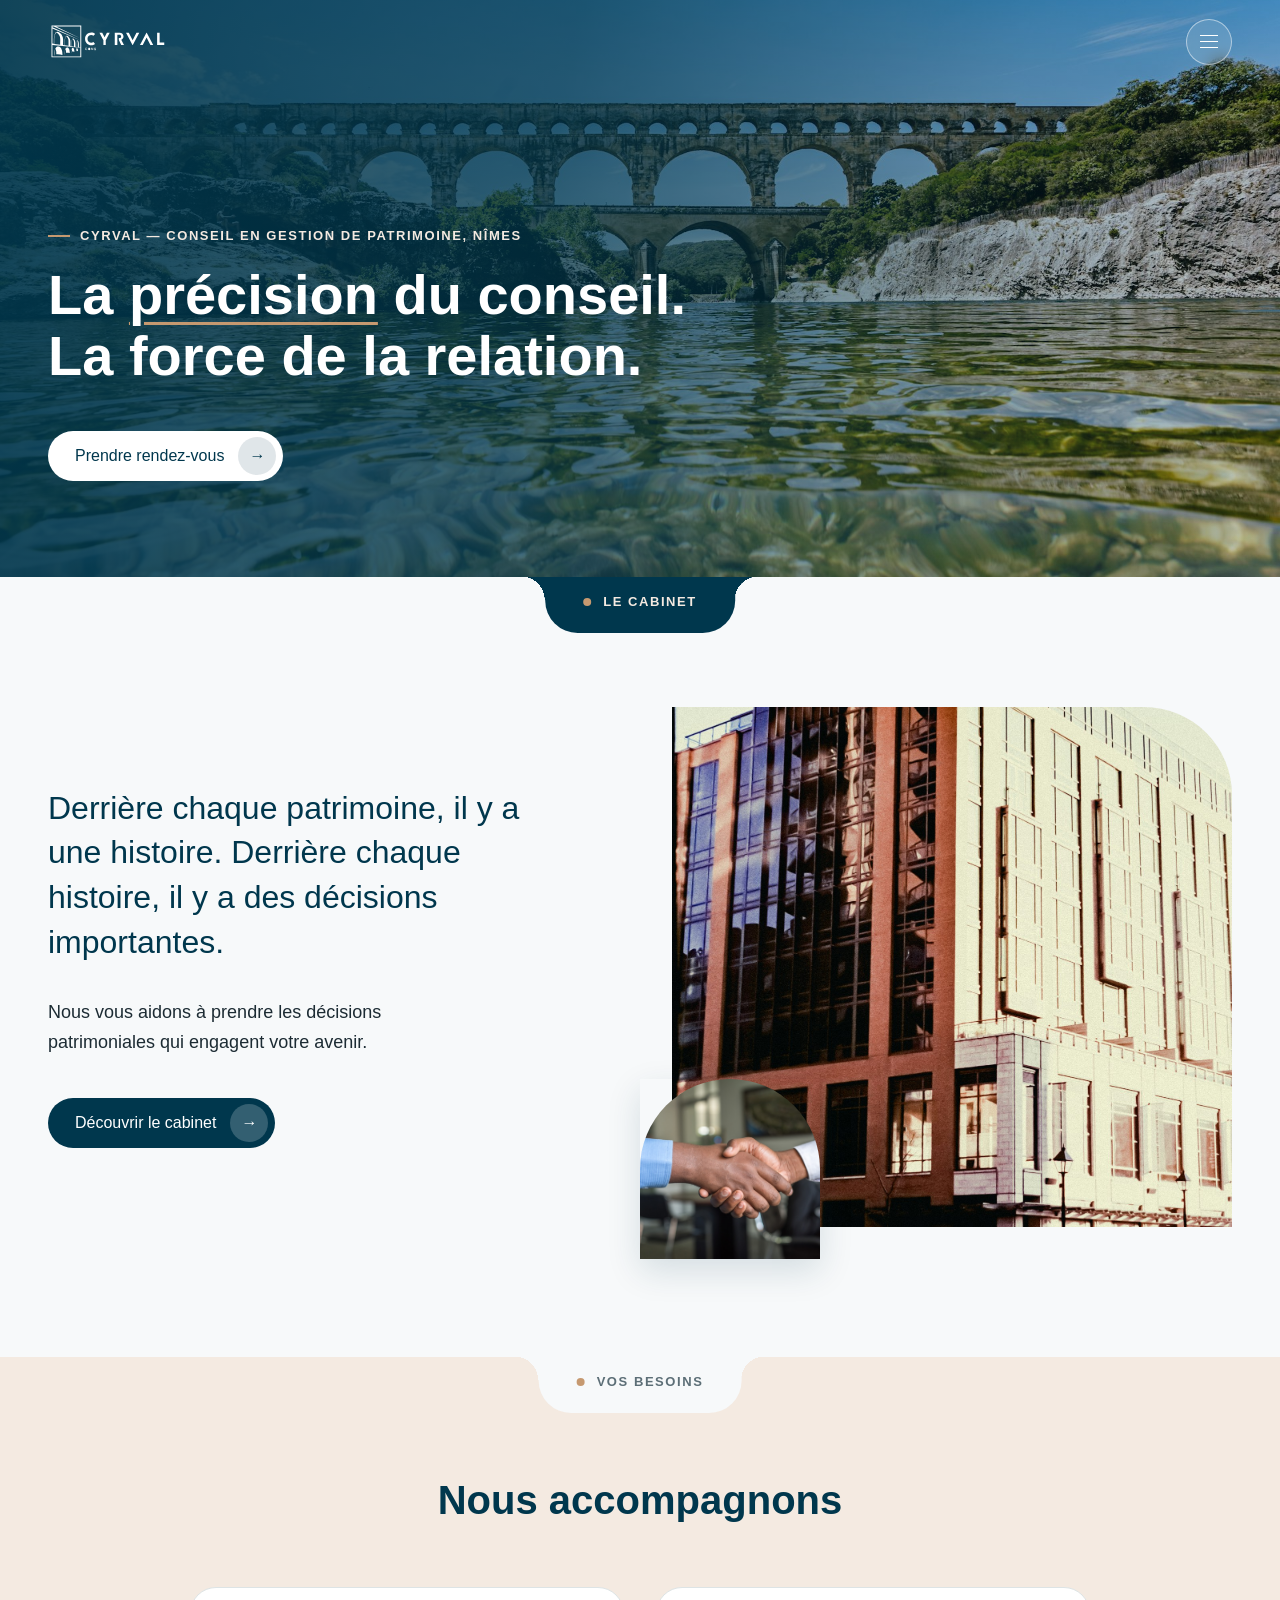
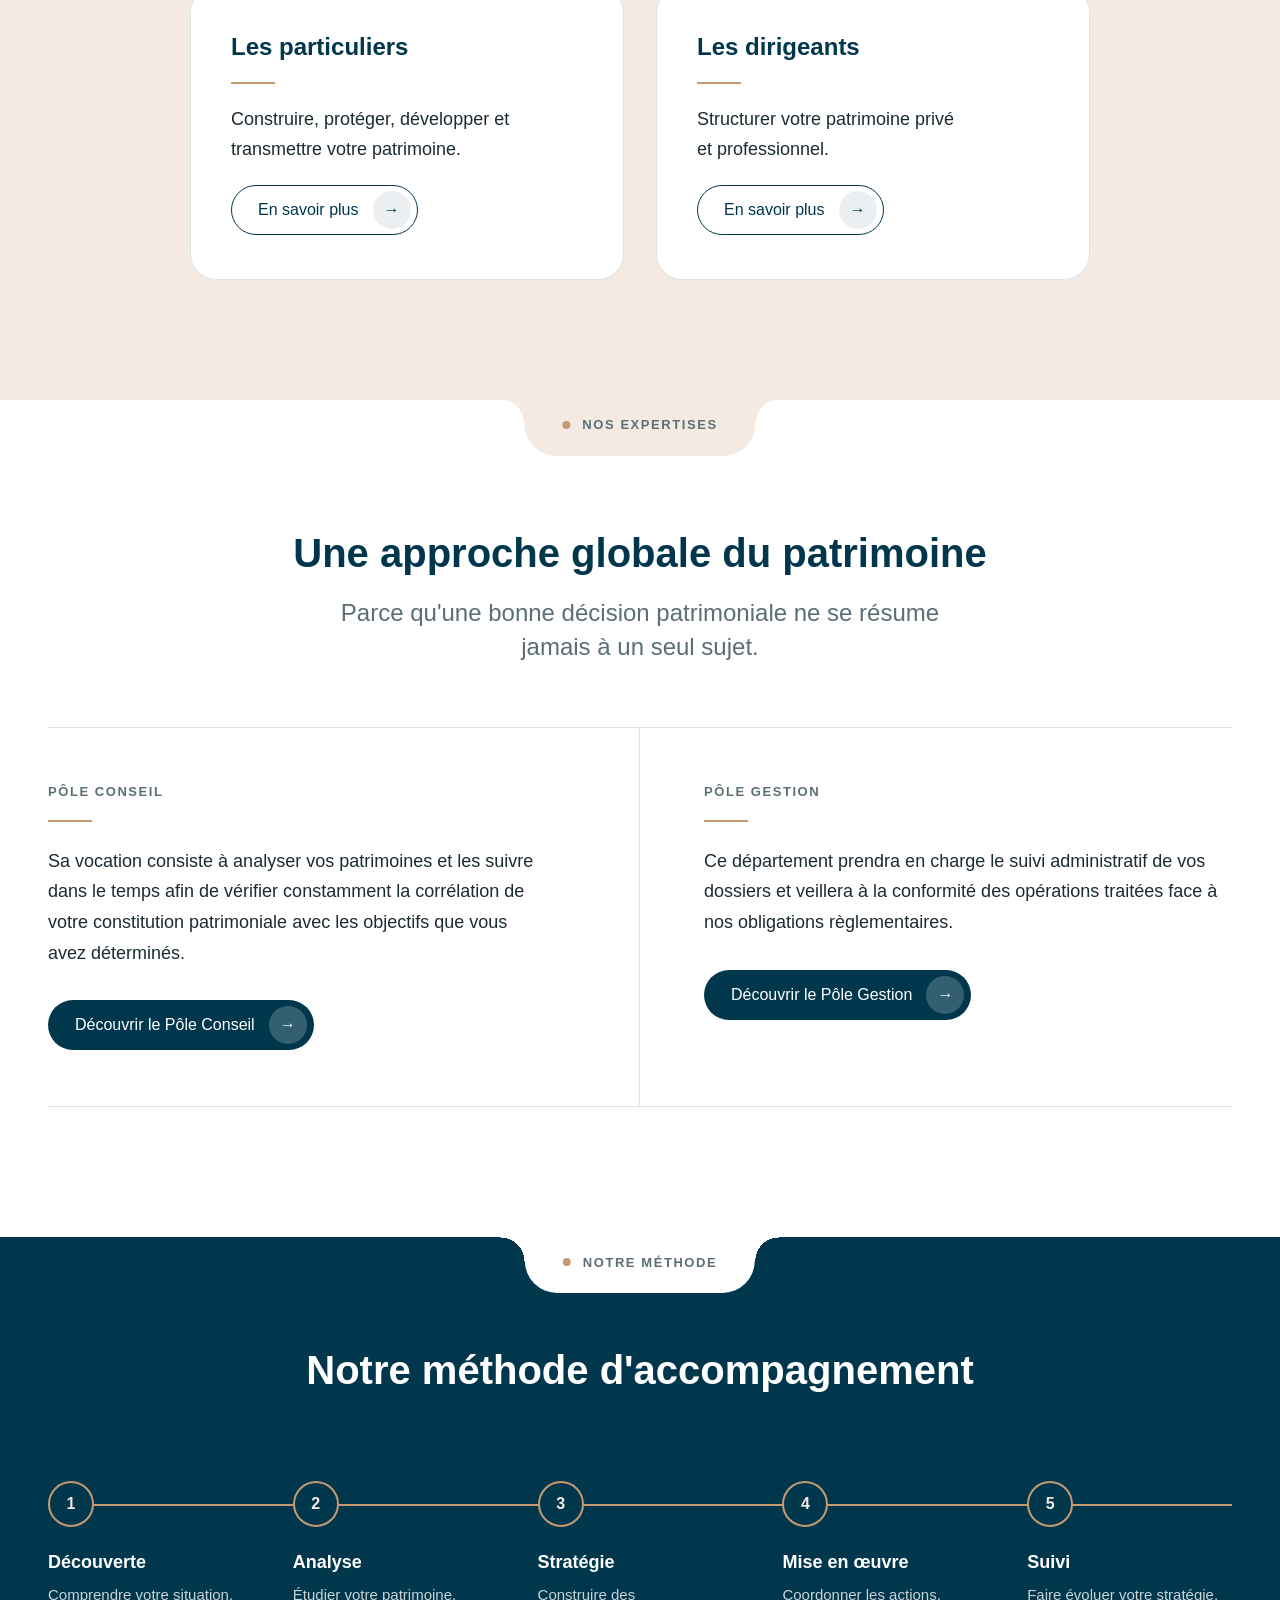
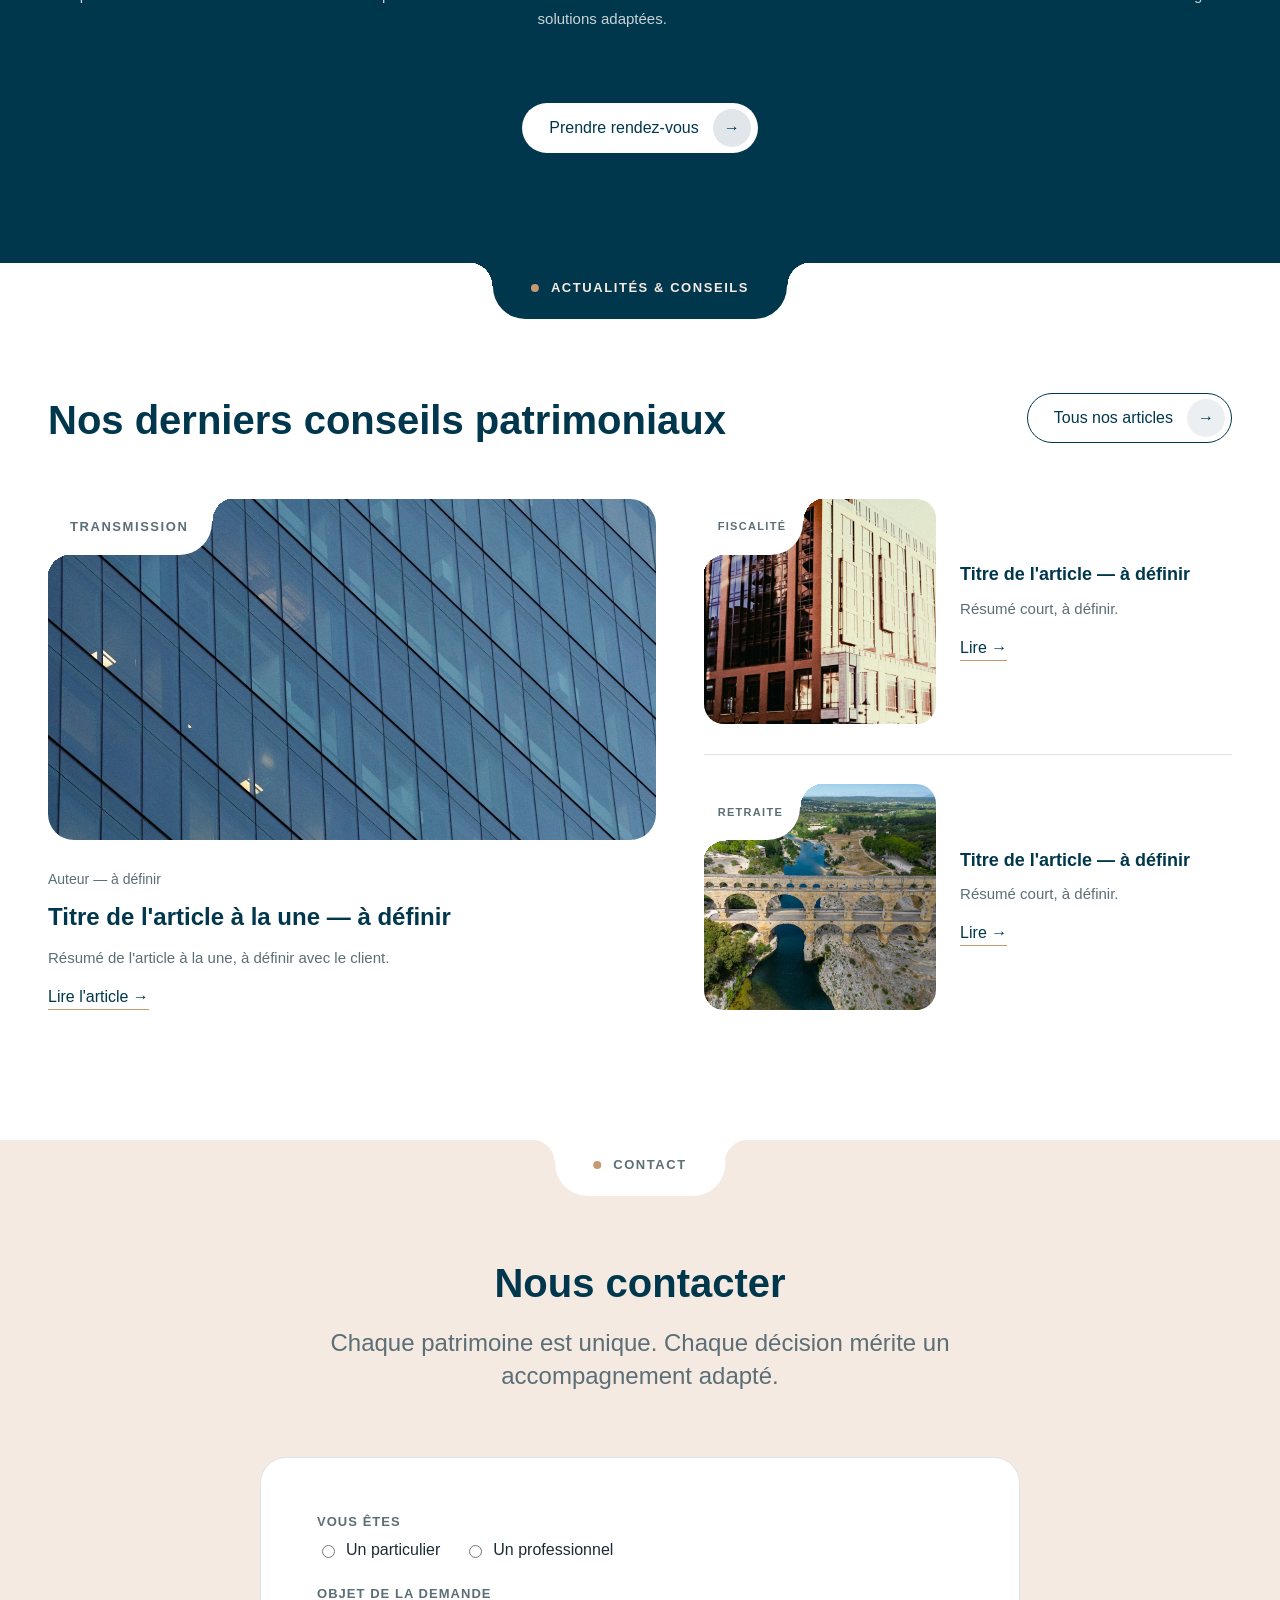
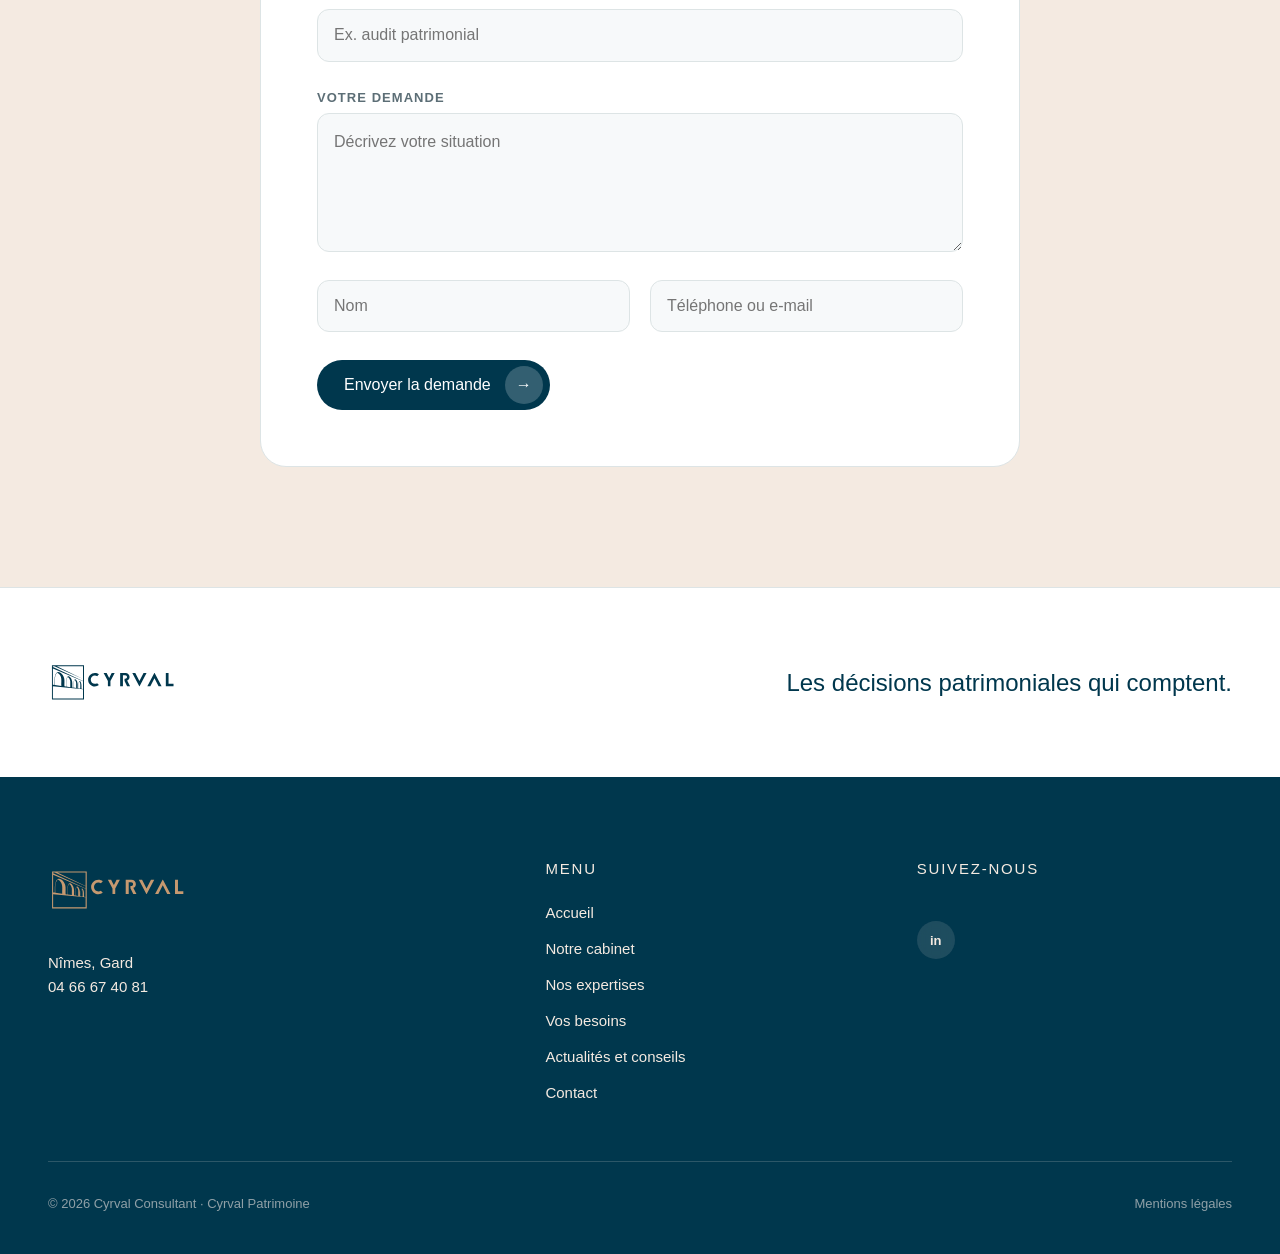
==== commit 7a6a47ea: "Hero : une phrase par ligne dans le titre Le "La" de la seconde phrase restait orphelin en fin de pr" ====
--- a/index.html
+++ b/index.html
@@ -104,7 +104,7 @@
     </div>
     <div class="hero__contenu">
       <p class="surtitre surtitre--trait surtitre--clair">CYRVAL — Conseil en gestion de patrimoine, Nîmes</p>
-      <h1 class="hero__titre">La <span class="souligne-or">précision</span> du conseil. La force de la relation.</h1>
+      <h1 class="hero__titre">La <span class="souligne-or">précision</span> du conseil. La&nbsp;force de la relation.</h1>
       <a class="btn btn--sur-fonce" href="#contact">Prendre rendez-vous<span class="btn__fleche" aria-hidden="true">→</span></a>
     </div>
   </section>
--- a/assets/css/cyrval.css
+++ b/assets/css/cyrval.css
@@ -304,6 +304,11 @@
   position: absolute;
   top: -1px;
   left: -1px;
+  /* .decroche centre l'onglet sur la page avec left:50% + translateX(-50%).
+     La variante d'angle se cale sur le coin de l'image : sans cette remise à
+     zéro, le translate subsiste et sort l'étiquette d'une demi-largeur hors
+     du visuel, vers la gauche. */
+  transform: none;
   z-index: 2;
   height: calc(var(--h-bloc) + 1px);
   padding: 1px 24px 0 23px;
@@ -985,10 +990,13 @@
   margin-bottom: 10px;
 }
 
+/* La gouttière porte tout l'écart entre les deux brèves, filet compris. Voir
+   le filet plus bas : le sortir du modèle de boîte est ce qui garantit que les
+   deux brèves ont exactement la même hauteur. */
 .actus__breves {
   display: flex;
   flex-direction: column;
-  gap: 30px;
+  gap: 60px;
   height: 100%;
 }
 
@@ -998,6 +1006,7 @@
   gap: 24px;
   align-items: stretch;
   flex: 1;
+  position: relative;
 }
 
 /* Pas de proportion imposée : le visuel prend la hauteur de la brève, c'est ce
@@ -1016,17 +1025,28 @@
 
 .article--breve .article__corps { align-self: center; }
 
+/* Le 1 px de padding haut compense le débord de l'étiquette, comme sur
+   l'article à la une : sans lui, le libellé remonte d'un demi-pixel. */
 .article--breve .decroche--coin {
-  padding: 0 17px 0 15px;
+  padding: 1px 17px 0 15px;
   font-size: 11px;
 }
 
 .article--breve .article__corps { padding-top: 0; }
 .article--breve .article__titre { font-size: 18px; }
 
-.actus__breves .article--breve + .article--breve {
+/* Le filet se trace au milieu de la gouttière, hors du flux. Il était posé en
+   border-top + padding-top sur la seconde brève : en box-sizing border-box et
+   avec flex:1, les deux brèves recevaient bien la même hauteur de boîte, mais
+   la seconde perdait 31 px de hauteur de contenu. Sa vignette, qui s'étire sur
+   la hauteur de la ligne, était donc 31 px plus courte que la première. */
+.actus__breves .article--breve + .article--breve::before {
+  content: "";
+  position: absolute;
+  left: 0;
+  right: 0;
+  top: -30px;
   border-top: 1px solid var(--bord);
-  padding-top: 30px;
 }
 
 /* ---------- 9. Sections Pôle Conseil ---------- */
@@ -1424,8 +1444,8 @@
   .article--breve { grid-template-columns: 1fr; gap: 0; }
   .article--breve .article__media { aspect-ratio: 16 / 9; --h-bloc: 40px; --r-arrondi: 20px; }
   .article--breve .article__corps { padding-top: 18px; }
-  .actus__breves { gap: 36px; }
-  .actus__breves .article--breve + .article--breve { padding-top: 36px; }
+  .actus__breves { gap: 72px; }
+  .actus__breves .article--breve + .article--breve::before { top: -36px; }
 
   .domaines__corps { grid-template-columns: 1fr; gap: 0; }
   .domaines__rail { display: none; }
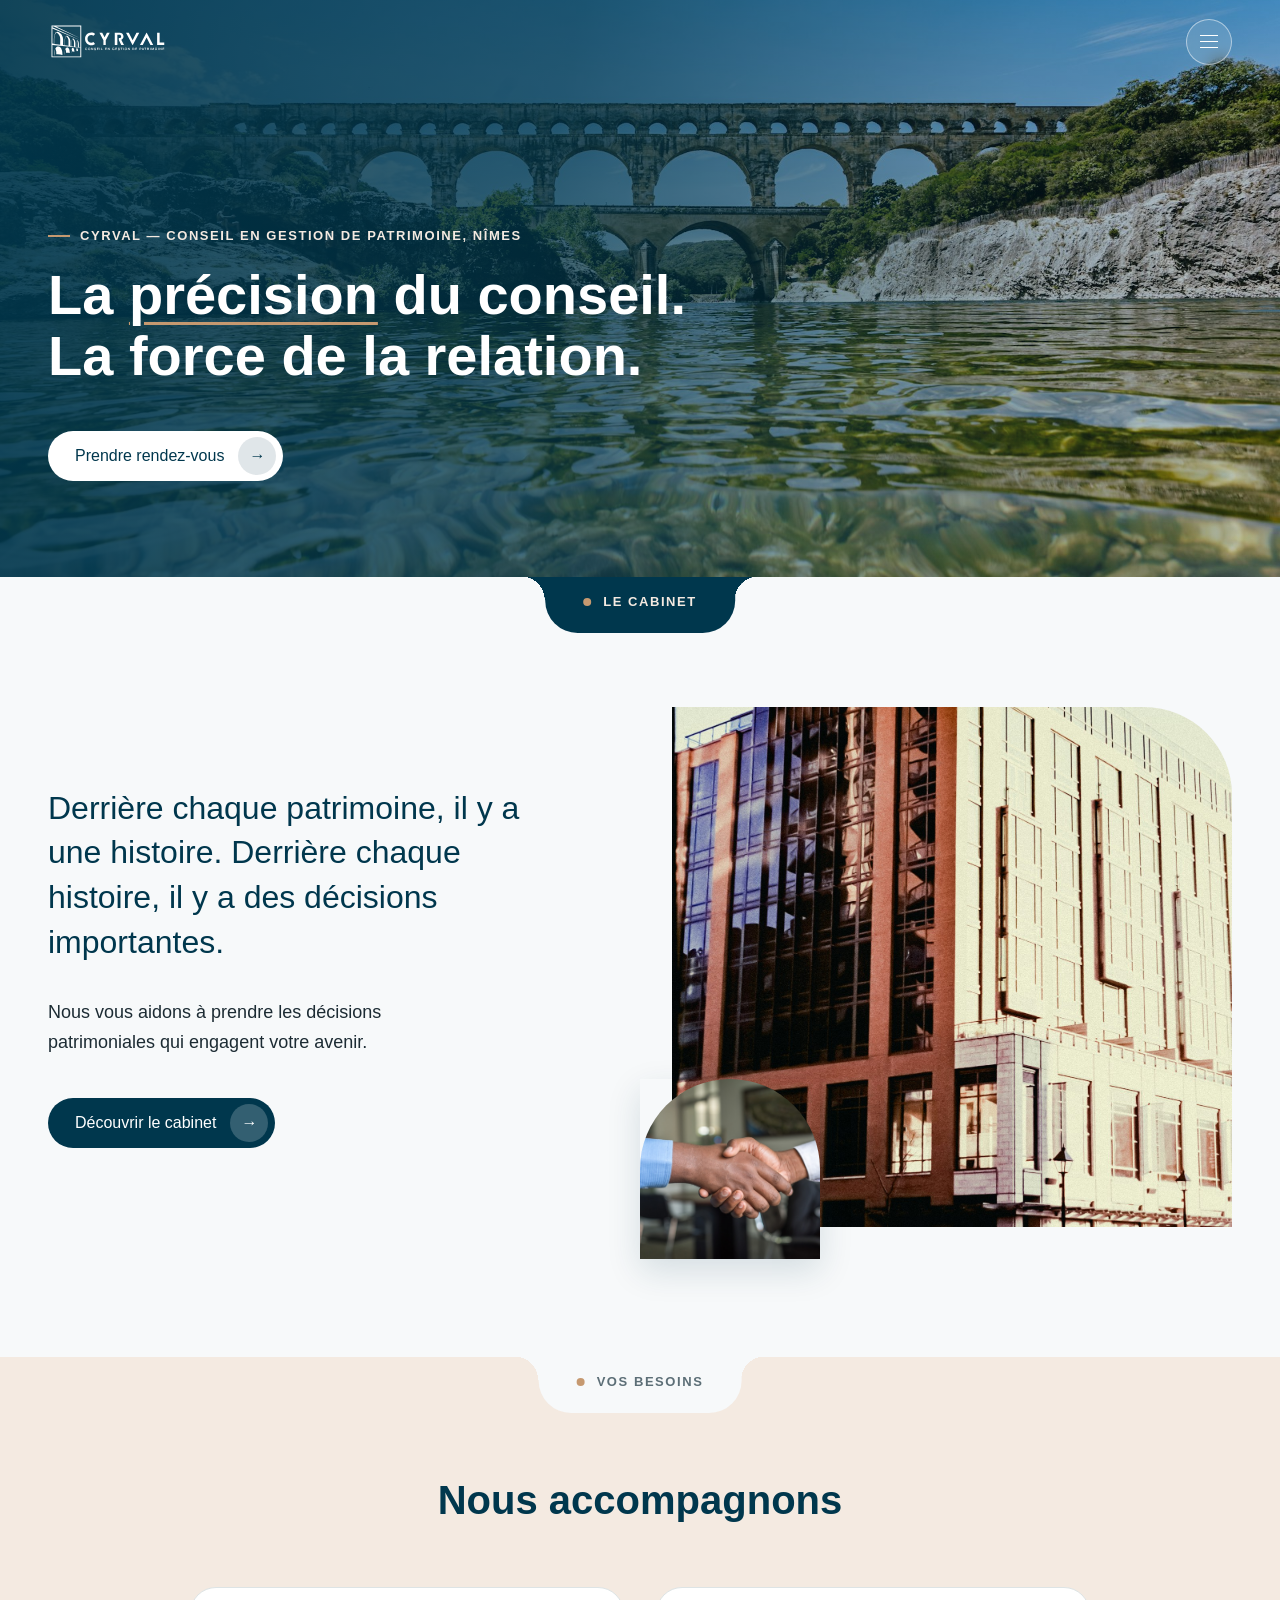
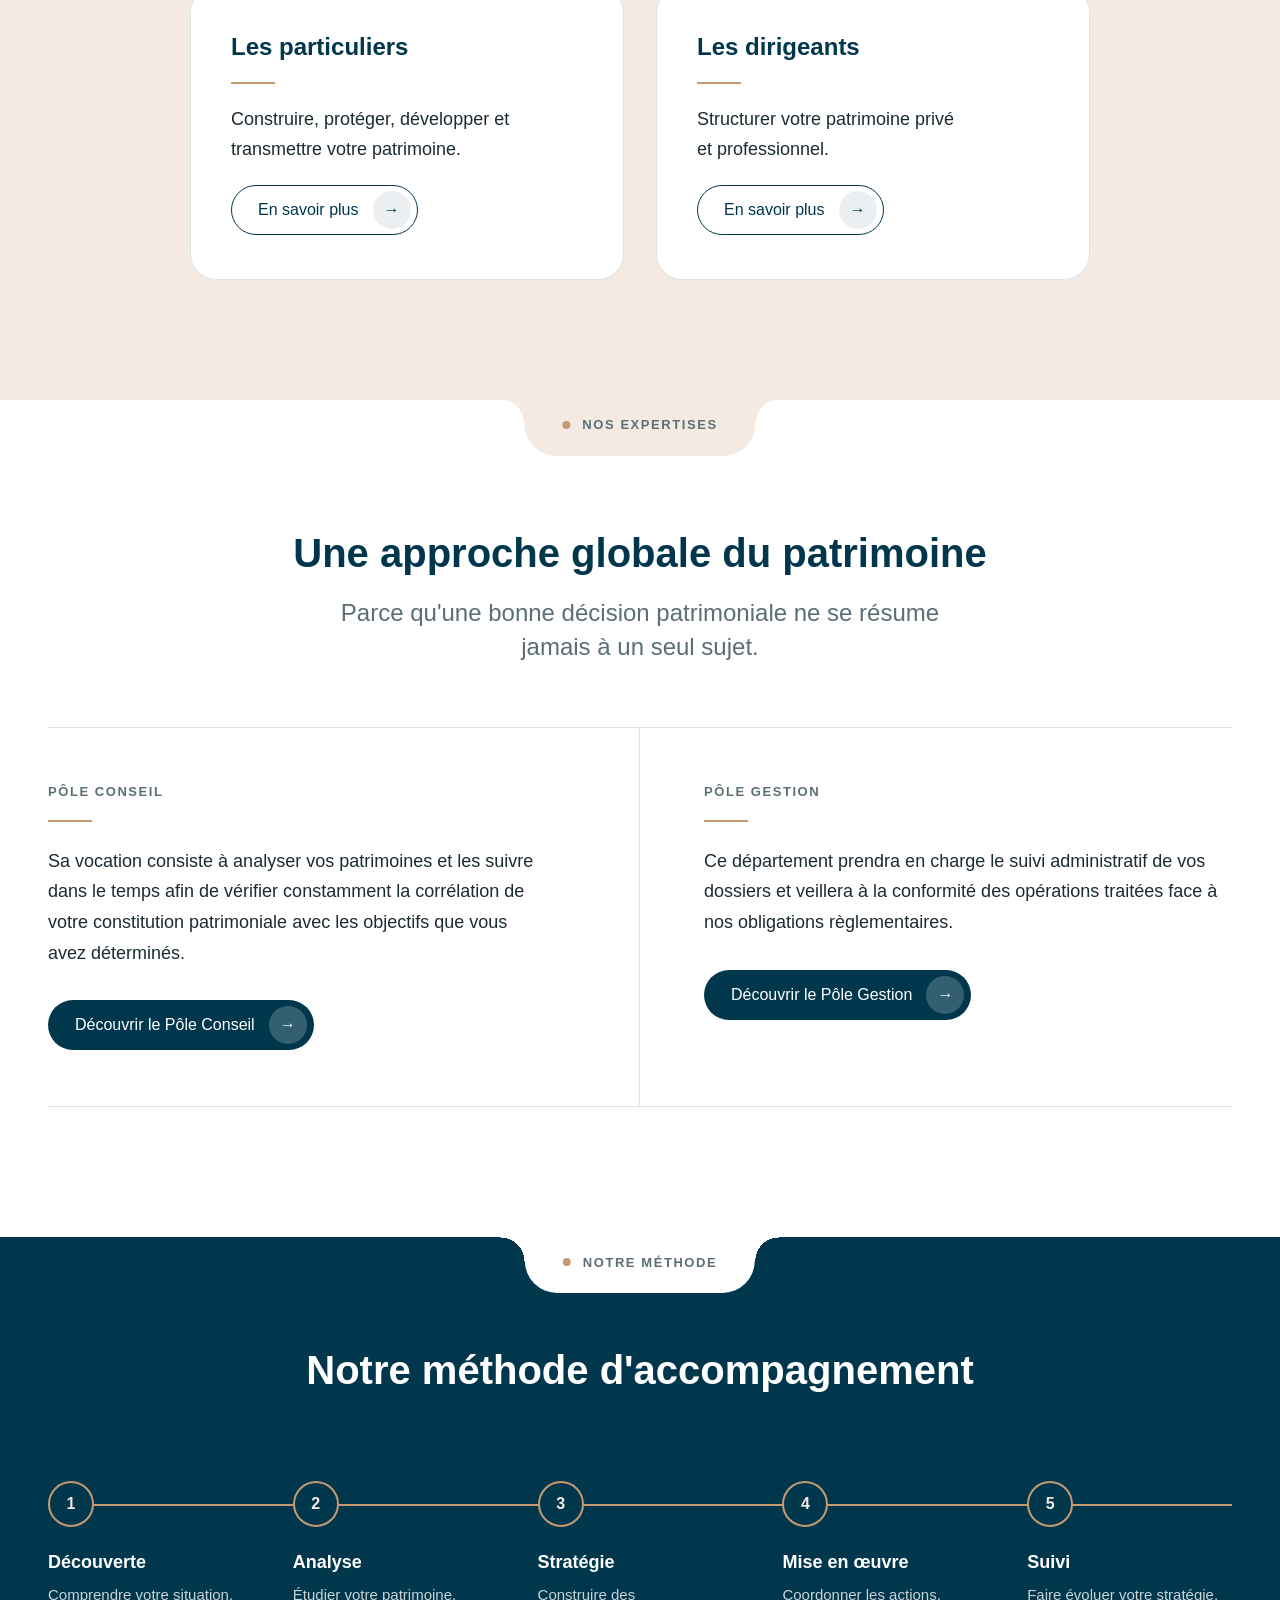
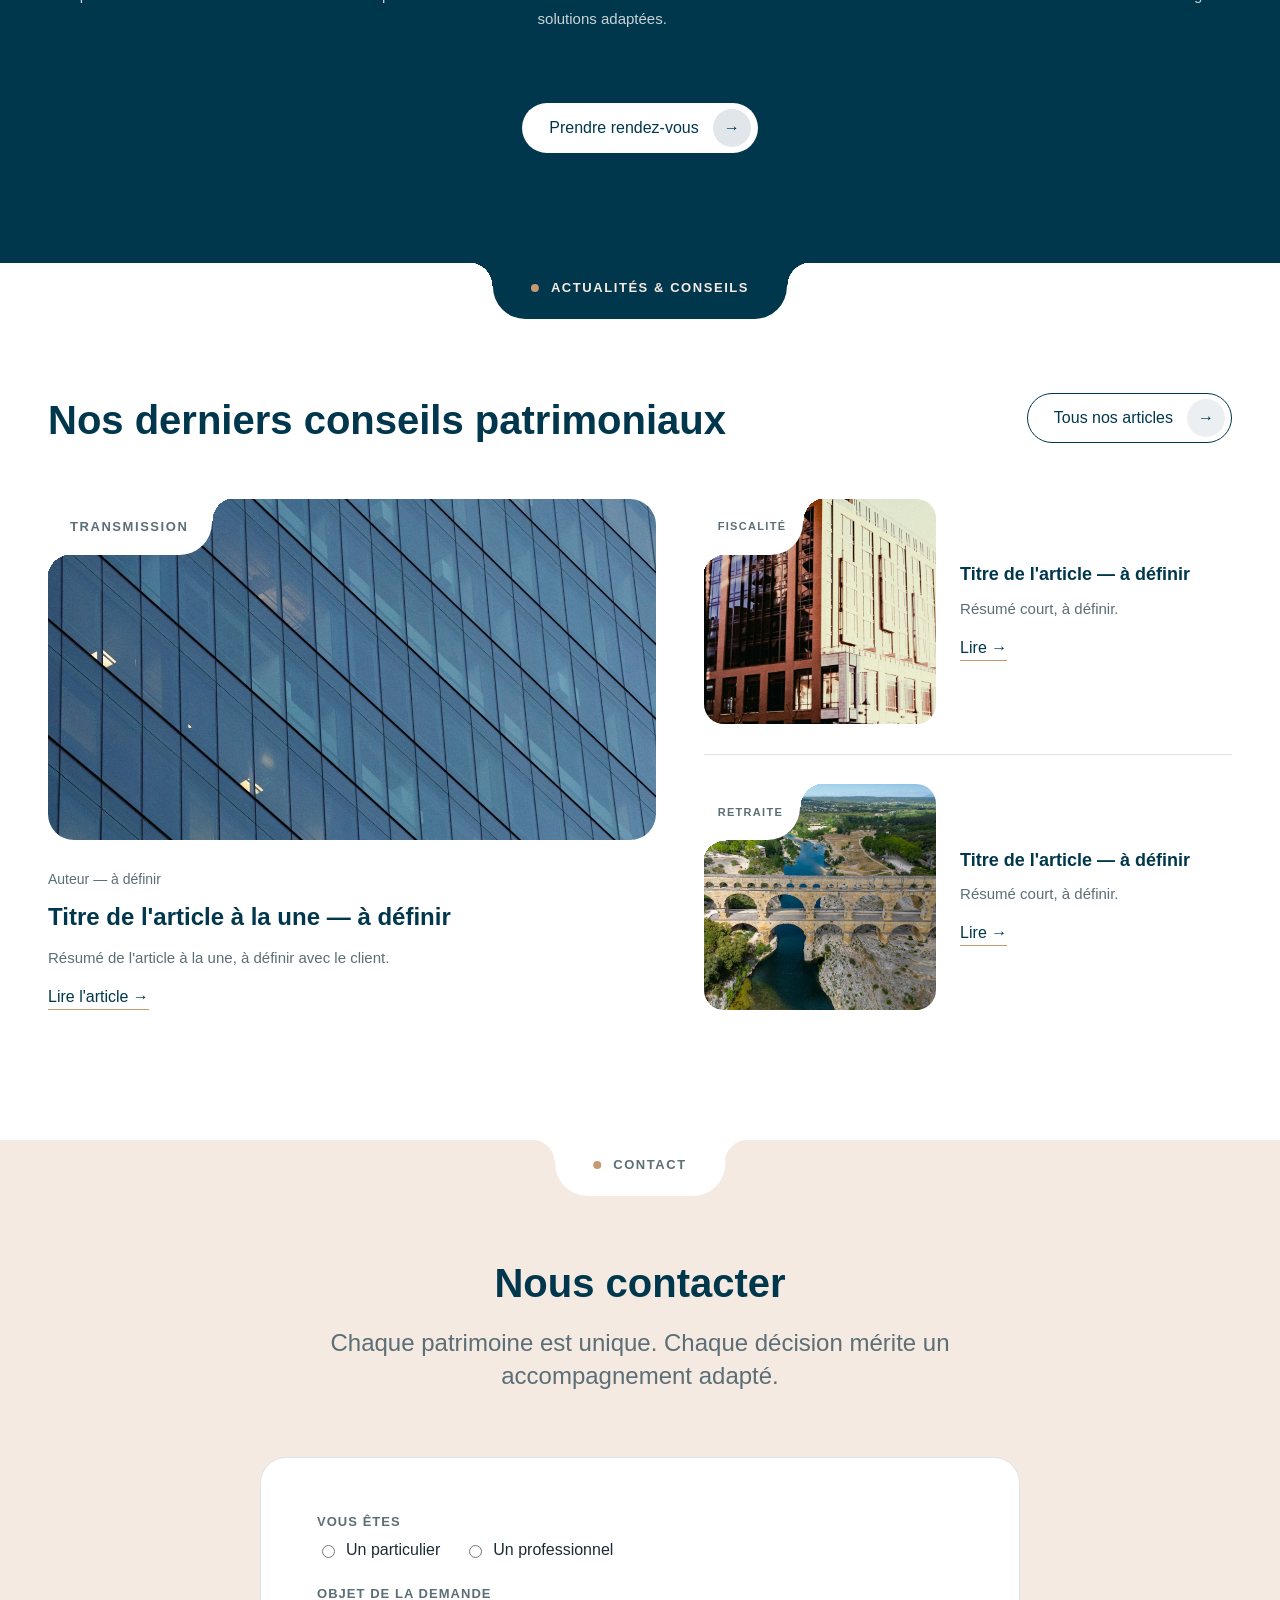
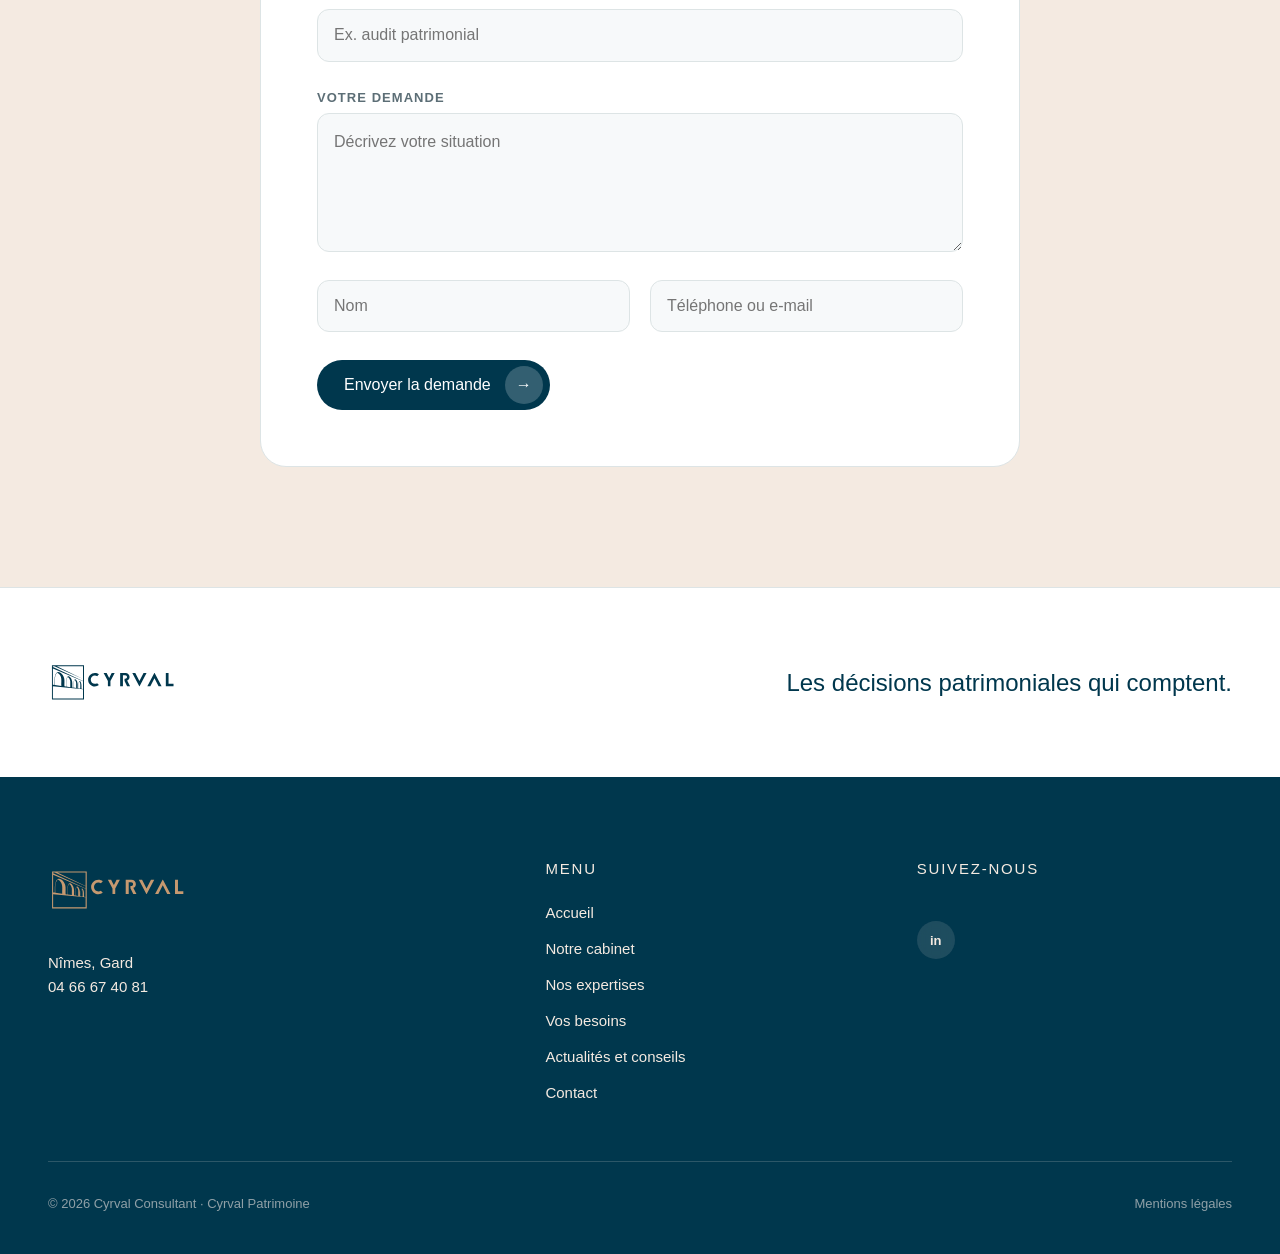
==== commit 8bded211: "Logo : baseline complete au lieu de "CONS" Le symbole reprenait 4 des 28 traces de la baseline du lo" ====
--- a/index.html
+++ b/index.html
@@ -31,9 +31,33 @@
     </g>
     <g fill="currentColor">
       <path d="M183.39,166.9c-.08-.31-.19-.6-.33-.86-.14-.26-.32-.49-.54-.68-.22-.19-.48-.34-.78-.45-.3-.11-.64-.16-1.04-.16-.57,0-1.07.12-1.49.35-.42.23-.76.54-1.02.93-.26.39-.46.83-.58,1.32-.13.49-.19,1-.19,1.51s.06,1.02.19,1.51c.13.49.32.93.58,1.32.26.39.6.7,1.02.93.42.23.91.35,1.49.35.42,0,.8-.07,1.12-.22s.6-.35.83-.6.41-.56.54-.9c.13-.34.22-.71.26-1.1h1.84c-.04.64-.18,1.23-.42,1.77-.24.53-.56.99-.96,1.38-.4.39-.88.69-1.42.9-.54.21-1.14.32-1.8.32-.81,0-1.53-.15-2.17-.45-.64-.3-1.18-.7-1.62-1.22-.44-.51-.78-1.11-1.02-1.8-.24-.68-.36-1.41-.36-2.19s.12-1.49.36-2.18c.24-.68.58-1.28,1.02-1.8.44-.51.98-.92,1.62-1.22.64-.3,1.36-.45,2.17-.45.6,0,1.17.08,1.71.25.53.17,1,.41,1.41.73.41.32.74.7.99,1.16.25.45.41.97.47,1.56h-1.89Z"/>
-      <path d="M194.65,163.21c.81,0,1.53.15,2.17.45.64.3,1.18.71,1.62,1.22.44.51.78,1.11,1.02,1.8s.35,1.41.35,2.18-.12,1.51-.35,2.19c-.24.69-.58,1.28-1.02,1.8-.44.51-.98.92-1.62,1.22-.64.3-1.36.45-2.17.45s-1.53-.15-2.17-.45c-.64-.3-1.18-.7-1.62-1.22-.44-.51-.78-1.11-1.02-1.8-.24-.68-.36-1.41-.36-2.19s.12-1.49.36-2.18c.24-.68.58-1.28,1.02-1.8.44-.51.98-.92,1.62-1.22.64-.3,1.36-.45,2.17-.45Z"/>
+      <path d="M194.65,163.21c.81,0,1.53.15,2.17.45.64.3,1.18.71,1.62,1.22.44.51.78,1.11,1.02,1.8s.35,1.41.35,2.18-.12,1.51-.35,2.19c-.24.69-.58,1.28-1.02,1.8-.44.51-.98.92-1.62,1.22-.64.3-1.36.45-2.17.45s-1.53-.15-2.17-.45c-.64-.3-1.18-.7-1.62-1.22-.44-.51-.78-1.11-1.02-1.8-.24-.68-.36-1.41-.36-2.19s.12-1.49.36-2.18c.24-.68.58-1.28,1.02-1.8.44-.51.98-.92,1.62-1.22.64-.3,1.36-.45,2.17-.45ZM194.65,164.75c-.57,0-1.07.12-1.49.35-.42.23-.76.54-1.02.93-.26.39-.46.83-.58,1.32-.13.49-.19,1-.19,1.51s.06,1.02.19,1.51c.13.49.32.93.58,1.32.26.39.6.7,1.02.93.42.23.91.35,1.49.35s1.07-.12,1.49-.35c.42-.23.76-.54,1.02-.93.26-.39.46-.83.58-1.32.13-.49.19-1,.19-1.51s-.06-1.02-.19-1.51c-.13-.49-.32-.93-.58-1.32-.26-.39-.6-.7-1.02-.93-.42-.23-.91-.35-1.49-.35Z"/>
       <path d="M204.5,163.47h1.99l4.92,7.95h.03v-7.95h1.8v10.79h-1.99l-4.91-7.93h-.05v7.93h-1.8v-10.79Z"/>
       <path d="M219.76,170.66c0,.41.07.77.21,1.06.14.29.34.53.59.72s.54.32.87.41c.33.09.68.13,1.07.13.41,0,.76-.05,1.06-.14.29-.1.53-.22.71-.37.18-.15.31-.33.39-.52.08-.2.12-.4.12-.6,0-.41-.09-.72-.28-.91-.19-.2-.39-.33-.61-.42-.38-.14-.83-.27-1.34-.4-.51-.13-1.14-.29-1.88-.49-.46-.12-.85-.28-1.16-.48s-.55-.42-.73-.66c-.18-.24-.31-.5-.39-.77-.08-.27-.11-.55-.11-.83,0-.54.11-1.01.34-1.41.23-.4.53-.73.9-.99.37-.26.8-.46,1.27-.58s.95-.19,1.44-.19c.56,0,1.1.07,1.59.22s.94.36,1.31.66c.38.29.68.65.9,1.08.22.43.33.92.33,1.49h-1.89c-.05-.69-.29-1.19-.71-1.47-.42-.29-.96-.43-1.62-.43-.22,0-.45.02-.68.07-.23.05-.44.12-.64.23-.19.11-.35.25-.48.43-.13.18-.19.41-.19.68,0,.38.12.68.36.9.24.22.55.38.93.49.04.01.2.05.48.13s.59.16.93.25c.34.09.68.18,1,.26.33.09.56.15.7.19.35.11.66.26.92.45.26.19.48.41.66.66s.31.51.39.79.13.56.13.85c0,.6-.12,1.12-.37,1.55-.25.43-.57.78-.97,1.05-.4.27-.86.47-1.38.6-.51.13-1.04.19-1.57.19-.61,0-1.19-.08-1.74-.23-.54-.15-1.02-.38-1.42-.69-.4-.31-.73-.71-.97-1.2-.24-.49-.37-1.06-.38-1.73h1.89Z"/>
+      <path d="M231.35,163.47h7.77v1.63h-5.88v2.82h5.44v1.54h-5.44v3.16h5.98v1.63h-7.87v-10.79Z"/>
+      <path d="M243.9,163.47h1.89v10.79h-1.89v-10.79Z"/>
+      <path d="M251.14,163.47h1.89v9.16h5.48v1.63h-7.37v-10.79Z"/>
+      <path d="M270.08,163.47h7.77v1.63h-5.88v2.82h5.44v1.54h-5.44v3.16h5.98v1.63h-7.87v-10.79Z"/>
+      <path d="M282.56,163.47h1.99l4.92,7.95h.03v-7.95h1.8v10.79h-1.99l-4.91-7.93h-.05v7.93h-1.8v-10.79Z"/>
+      <path d="M313.23,174.25h-1.21l-.29-1.27c-.5.57-1.01.97-1.51,1.19-.5.22-1.08.33-1.74.33-.81,0-1.53-.15-2.17-.45-.64-.3-1.18-.7-1.62-1.22-.44-.51-.78-1.11-1.02-1.8-.24-.68-.35-1.41-.35-2.19s.12-1.49.35-2.18c.24-.68.58-1.28,1.02-1.8.44-.51.98-.92,1.62-1.22.64-.3,1.36-.45,2.17-.45.58,0,1.14.08,1.67.23.53.16,1,.39,1.41.69.41.31.75.69,1.03,1.16.27.46.44,1,.51,1.6h-1.84c-.05-.35-.16-.66-.32-.93-.17-.27-.38-.49-.63-.67-.25-.18-.53-.32-.85-.41-.31-.09-.64-.14-.98-.14-.57,0-1.07.12-1.49.35-.42.23-.76.54-1.02.93-.26.39-.46.83-.58,1.32-.13.49-.19,1-.19,1.51s.06,1.02.19,1.51c.13.49.32.93.58,1.32.26.39.6.7,1.02.93s.91.35,1.49.35c.48.01.91-.05,1.28-.19s.69-.33.94-.59c.26-.26.45-.57.58-.94.13-.37.2-.79.21-1.24h-2.87v-1.44h4.59v5.68Z"/>
+      <path d="M318.32,163.47h7.77v1.63h-5.88v2.82h5.44v1.54h-5.44v3.16h5.98v1.63h-7.87v-10.79Z"/>
+      <path d="M332.11,170.66c0,.41.07.77.21,1.06.14.29.34.53.59.72.25.19.54.32.87.41.33.09.68.13,1.07.13.41,0,.76-.05,1.06-.14.29-.1.53-.22.71-.37.18-.15.31-.33.39-.52.08-.2.12-.4.12-.6,0-.41-.09-.72-.28-.91-.19-.2-.39-.33-.61-.42-.38-.14-.83-.27-1.34-.4-.51-.13-1.14-.29-1.88-.49-.46-.12-.85-.28-1.16-.48s-.55-.42-.73-.66c-.18-.24-.31-.5-.39-.77-.08-.27-.11-.55-.11-.83,0-.54.11-1.01.34-1.41.23-.4.53-.73.9-.99.37-.26.8-.46,1.27-.58s.95-.19,1.44-.19c.56,0,1.1.07,1.59.22s.94.36,1.31.66c.38.29.68.65.9,1.08.22.43.33.92.33,1.49h-1.89c-.05-.69-.29-1.19-.71-1.47-.42-.29-.96-.43-1.62-.43-.22,0-.45.02-.68.07-.23.05-.44.12-.64.23-.19.11-.35.25-.48.43-.13.18-.19.41-.19.68,0,.38.12.68.36.9.24.22.55.38.93.49.04.01.2.05.48.13s.59.16.93.25c.34.09.68.18,1,.26.33.09.56.15.7.19.35.11.66.26.92.45.26.19.48.41.66.66.18.25.31.51.39.79s.13.56.13.85c0,.6-.12,1.12-.37,1.55-.25.43-.57.78-.97,1.05-.4.27-.86.47-1.38.6-.51.13-1.04.19-1.57.19-.61,0-1.19-.08-1.74-.23-.54-.15-1.02-.38-1.42-.69-.4-.31-.73-.71-.97-1.2-.24-.49-.37-1.06-.38-1.73h1.89Z"/>
+      <path d="M342.68,163.47h8.73v1.63h-3.43v9.16h-1.89v-9.16h-3.41v-1.63Z"/>
+      <path d="M355.7,163.47h1.89v10.79h-1.89v-10.79Z"/>
+      <path d="M367.53,163.21c.81,0,1.53.15,2.17.45.64.3,1.18.71,1.62,1.22.44.51.78,1.11,1.02,1.8.24.68.35,1.41.35,2.18s-.12,1.51-.35,2.19c-.24.69-.58,1.28-1.02,1.8-.44.51-.98.92-1.62,1.22-.64.3-1.36.45-2.17.45s-1.53-.15-2.17-.45c-.64-.3-1.18-.7-1.62-1.22-.44-.51-.78-1.11-1.02-1.8-.24-.68-.36-1.41-.36-2.19s.12-1.49.36-2.18c.24-.68.58-1.28,1.02-1.8.44-.51.98-.92,1.62-1.22.64-.3,1.36-.45,2.17-.45ZM367.53,164.75c-.57,0-1.07.12-1.49.35-.42.23-.76.54-1.02.93-.26.39-.46.83-.58,1.32-.13.49-.19,1-.19,1.51s.06,1.02.19,1.51c.13.49.32.93.58,1.32.26.39.6.7,1.02.93.42.23.91.35,1.49.35s1.07-.12,1.49-.35c.42-.23.76-.54,1.02-.93.26-.39.46-.83.58-1.32.13-.49.19-1,.19-1.51s-.06-1.02-.19-1.51c-.13-.49-.32-.93-.58-1.32-.26-.39-.6-.7-1.02-.93-.42-.23-.91-.35-1.49-.35Z"/>
+      <path d="M377.38,163.47h1.99l4.92,7.95h.03v-7.95h1.8v10.79h-1.99l-4.91-7.93h-.05v7.93h-1.8v-10.79Z"/>
+      <path d="M398.63,163.47h4.47c.83,0,1.54.14,2.14.42.6.28,1.1.67,1.48,1.16s.67,1.06.85,1.71c.19.65.28,1.35.28,2.1s-.09,1.45-.28,2.1-.47,1.23-.85,1.71-.88.87-1.48,1.16c-.6.28-1.32.42-2.14.42h-4.47v-10.79ZM400.52,172.71h1.86c.73,0,1.34-.1,1.81-.29.47-.2.84-.47,1.1-.82.27-.35.45-.75.54-1.22.1-.47.14-.97.14-1.52s-.05-1.05-.14-1.52c-.1-.47-.28-.88-.54-1.22-.27-.35-.63-.62-1.1-.82-.47-.2-1.07-.29-1.81-.29h-1.86v7.7Z"/>
+      <path d="M412.58,163.47h7.77v1.63h-5.88v2.82h5.44v1.54h-5.44v3.16h5.98v1.63h-7.87v-10.79Z"/>
+      <path d="M432.37,163.47h4.76c.77,0,1.39.11,1.87.33.48.22.86.5,1.12.83.26.33.44.69.54,1.09.1.39.14.76.14,1.09s-.05.69-.14,1.08c-.1.39-.27.75-.54,1.08-.26.33-.64.61-1.12.82-.48.22-1.11.32-1.87.32h-2.87v4.14h-1.89v-10.79ZM434.26,168.57h2.76c.21,0,.43-.03.65-.09.22-.06.43-.16.61-.3.19-.14.34-.32.45-.54s.17-.51.17-.85-.05-.64-.15-.88c-.1-.23-.24-.42-.41-.55-.17-.14-.37-.23-.59-.28-.22-.05-.46-.08-.71-.08h-2.79v3.57Z"/>
+      <path d="M447.25,163.47h2.01l4.16,10.79h-2.02l-1.01-2.86h-4.31l-1.01,2.86h-1.95l4.14-10.79ZM446.59,169.96h3.29l-1.62-4.64h-.05l-1.63,4.64Z"/>
+      <path d="M455.06,163.47h8.73v1.63h-3.43v9.16h-1.89v-9.16h-3.41v-1.63Z"/>
+      <path d="M468.09,163.47h5.15c1.19,0,2.08.26,2.67.77.59.51.89,1.23.89,2.14,0,.51-.08.94-.23,1.28-.15.34-.33.61-.53.82-.2.21-.4.35-.6.45-.2.09-.34.15-.43.18v.03c.16.02.33.07.52.15.19.08.36.21.52.39.16.18.3.41.4.69.11.28.16.64.16,1.06,0,.63.05,1.21.14,1.73.1.52.24.89.45,1.11h-2.02c-.14-.23-.22-.49-.25-.77-.03-.28-.04-.55-.04-.82,0-.49-.03-.92-.09-1.28-.06-.36-.17-.65-.33-.89-.16-.24-.38-.41-.66-.52s-.63-.17-1.06-.17h-2.78v4.44h-1.89v-10.79ZM469.97,168.38h3.1c.6,0,1.06-.14,1.38-.43.31-.29.47-.72.47-1.29,0-.34-.05-.62-.15-.84s-.24-.39-.42-.51-.38-.2-.6-.24-.46-.06-.7-.06h-3.07v3.37Z"/>
+      <path d="M481.76,163.47h1.89v10.79h-1.89v-10.79Z"/>
+      <path d="M488.96,163.47h2.66l2.98,8.45h.03l2.9-8.45h2.63v10.79h-1.8v-8.32h-.03l-2.99,8.32h-1.56l-2.99-8.32h-.03v8.32h-1.8v-10.79Z"/>
+      <path d="M510.05,163.21c.81,0,1.53.15,2.17.45.64.3,1.18.71,1.62,1.22.44.51.78,1.11,1.02,1.8.24.68.35,1.41.35,2.18s-.12,1.51-.35,2.19c-.24.69-.58,1.28-1.02,1.8-.44.51-.98.92-1.62,1.22-.64.3-1.36.45-2.17.45s-1.53-.15-2.17-.45c-.64-.3-1.18-.7-1.62-1.22-.44-.51-.78-1.11-1.02-1.8-.24-.68-.36-1.41-.36-2.19s.12-1.49.36-2.18c.24-.68.58-1.28,1.02-1.8.44-.51.98-.92,1.62-1.22.64-.3,1.36-.45,2.17-.45ZM510.05,164.75c-.57,0-1.07.12-1.49.35-.42.23-.76.54-1.02.93-.26.39-.46.83-.58,1.32-.13.49-.19,1-.19,1.51s.06,1.02.19,1.51c.13.49.32.93.58,1.32.26.39.6.7,1.02.93.42.23.91.35,1.49.35s1.07-.12,1.49-.35c.42-.23.76-.54,1.02-.93.26-.39.46-.83.58-1.32.13-.49.19-1,.19-1.51s-.06-1.02-.19-1.51c-.13-.49-.32-.93-.58-1.32-.26-.39-.6-.7-1.02-.93-.42-.23-.91-.35-1.49-.35Z"/>
+      <path d="M519.98,163.47h1.89v10.79h-1.89v-10.79Z"/>
+      <path d="M527.14,163.47h1.99l4.92,7.95h.03v-7.95h1.8v10.79h-1.99l-4.91-7.93h-.05v7.93h-1.8v-10.79Z"/>
+      <path d="M541.16,163.47h7.77v1.63h-5.88v2.82h5.44v1.54h-5.44v3.16h5.98v1.63h-7.87v-10.79Z"/>
     </g>
   </symbol>
   <symbol id="logo-cyrval-simple" viewBox="0 0 567.98 267.15">
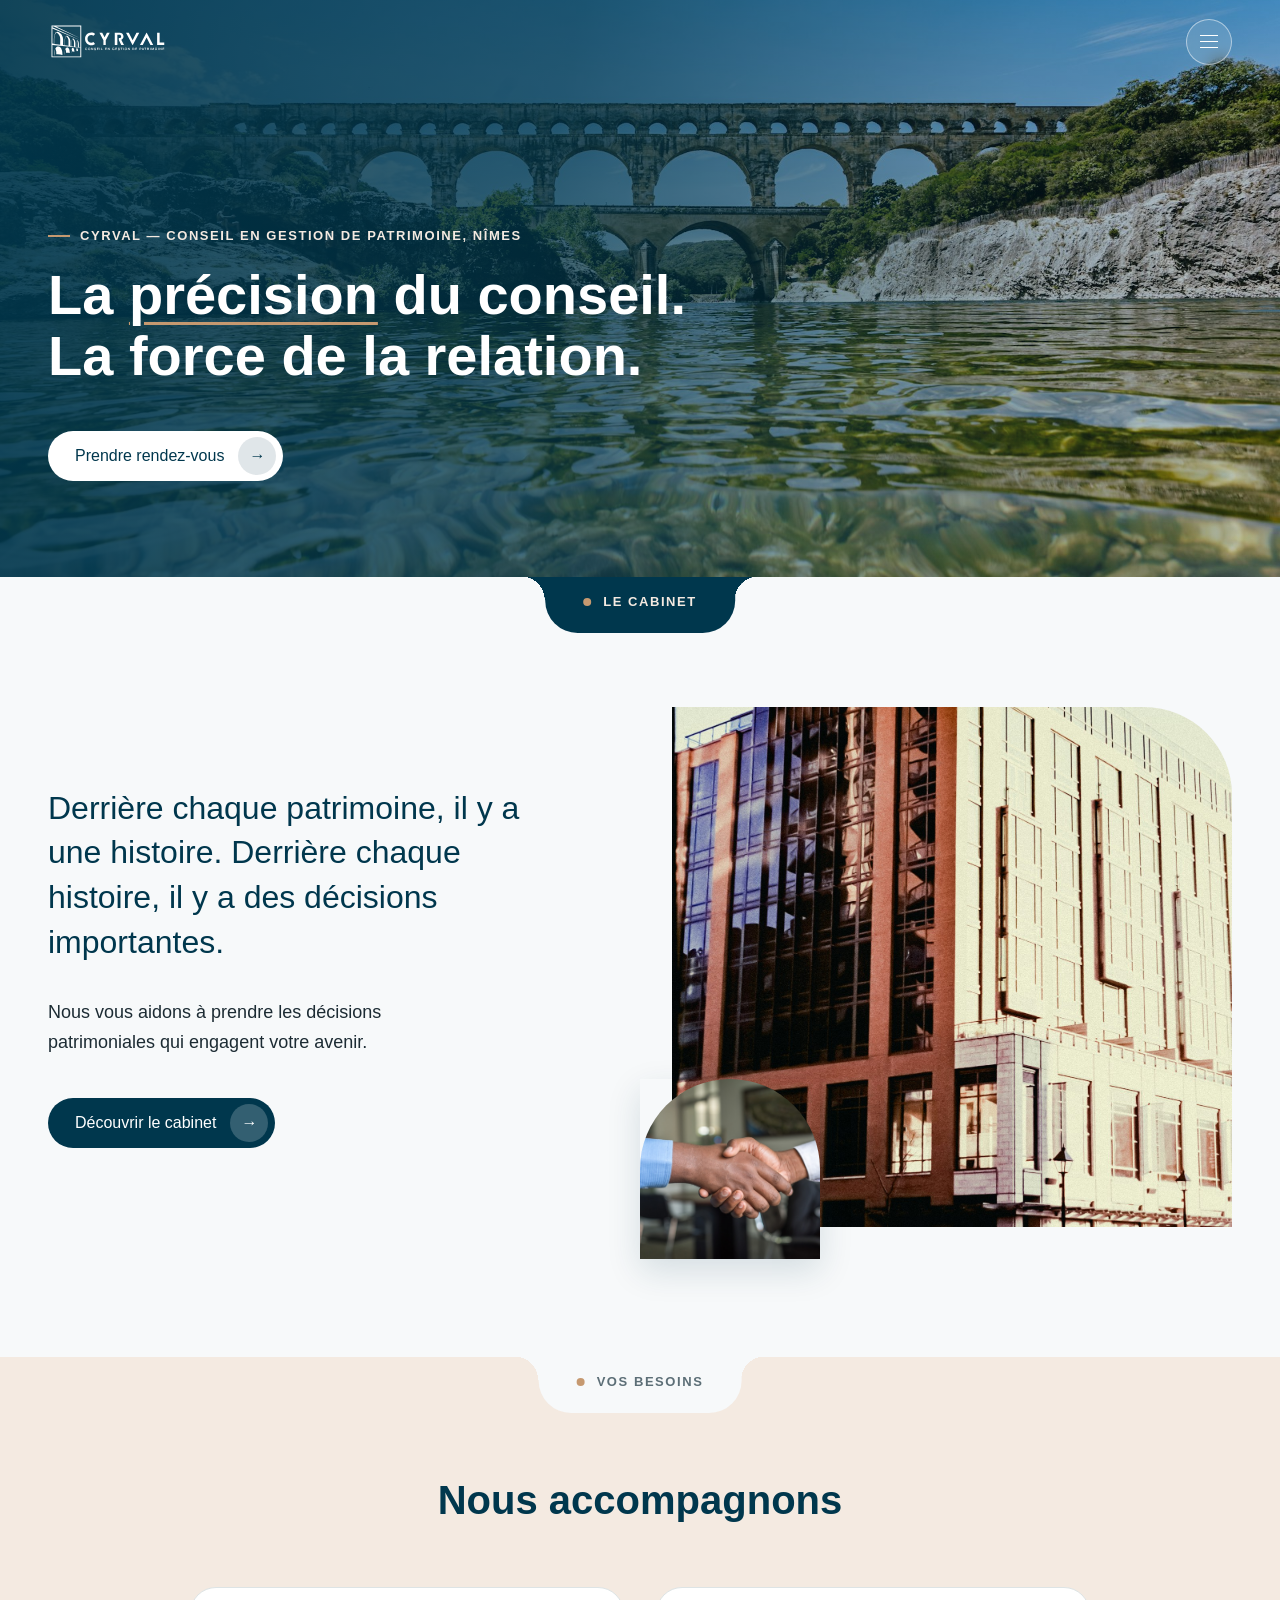
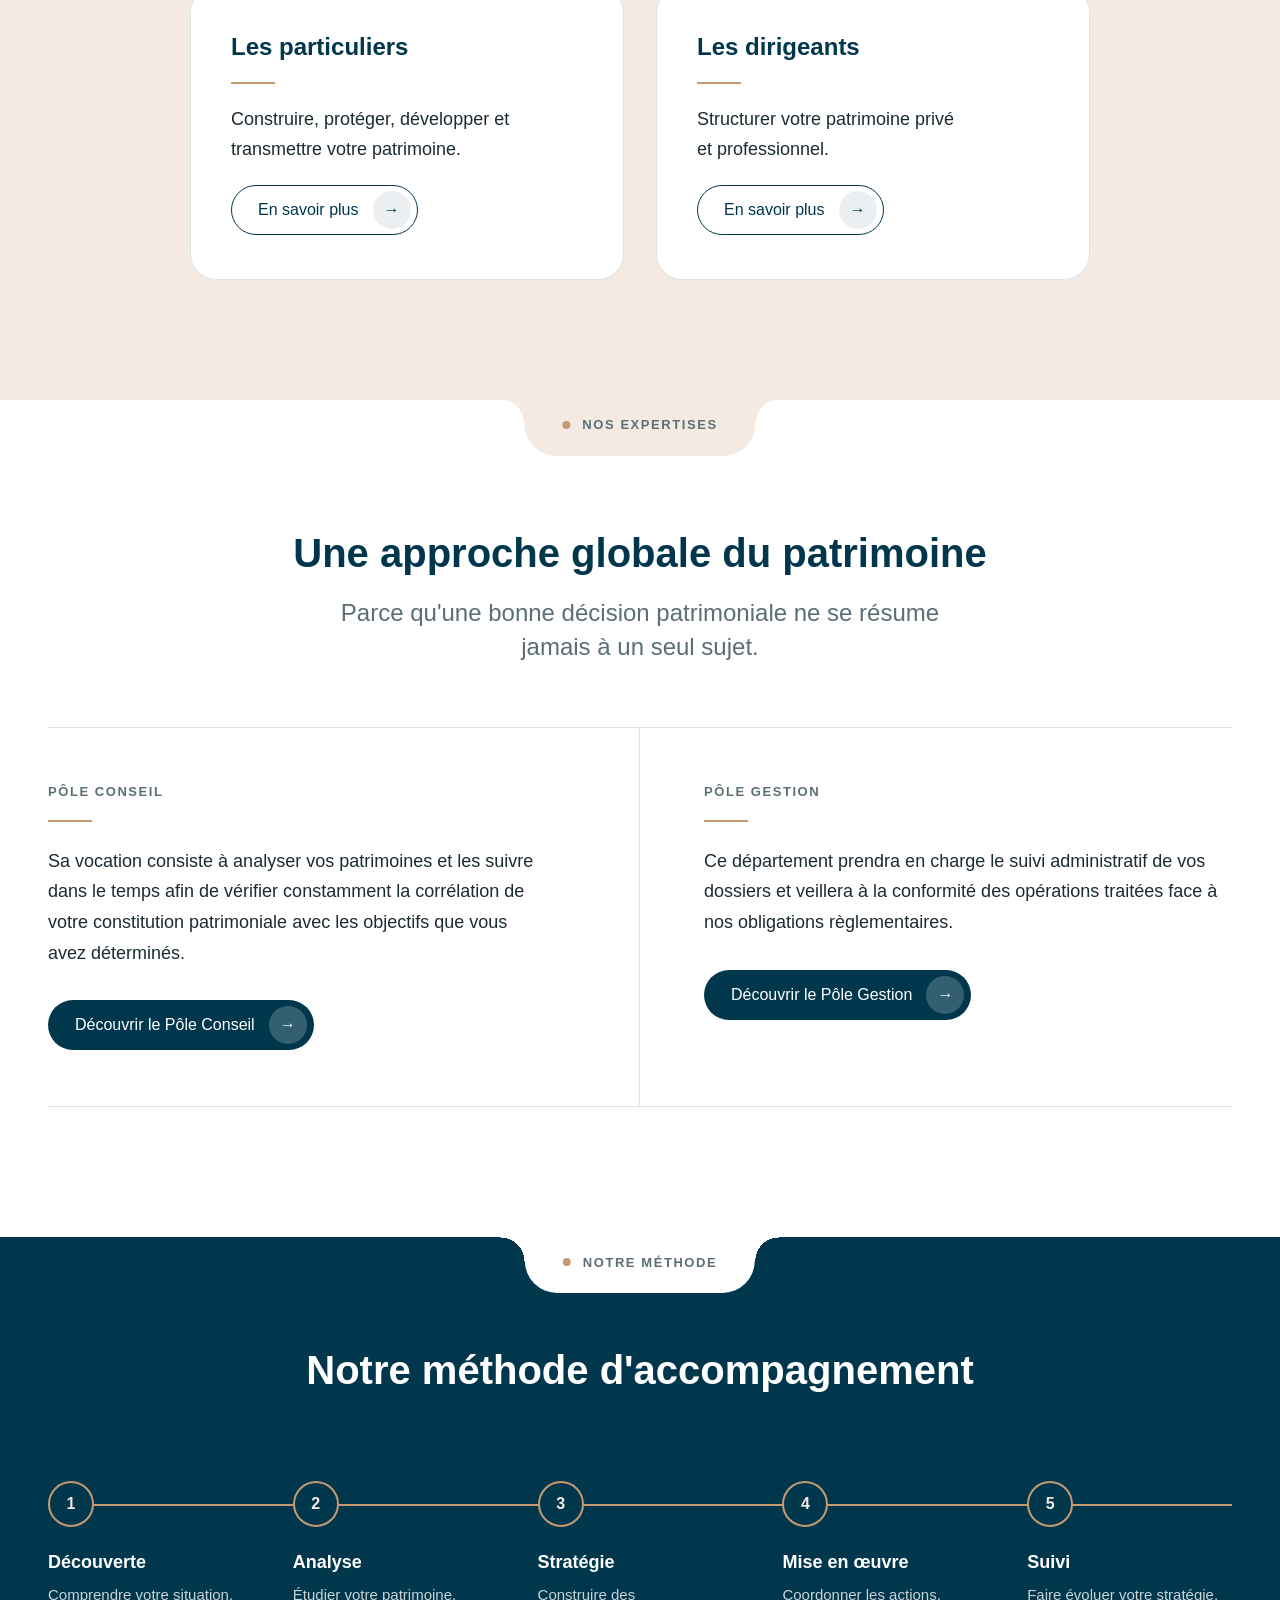
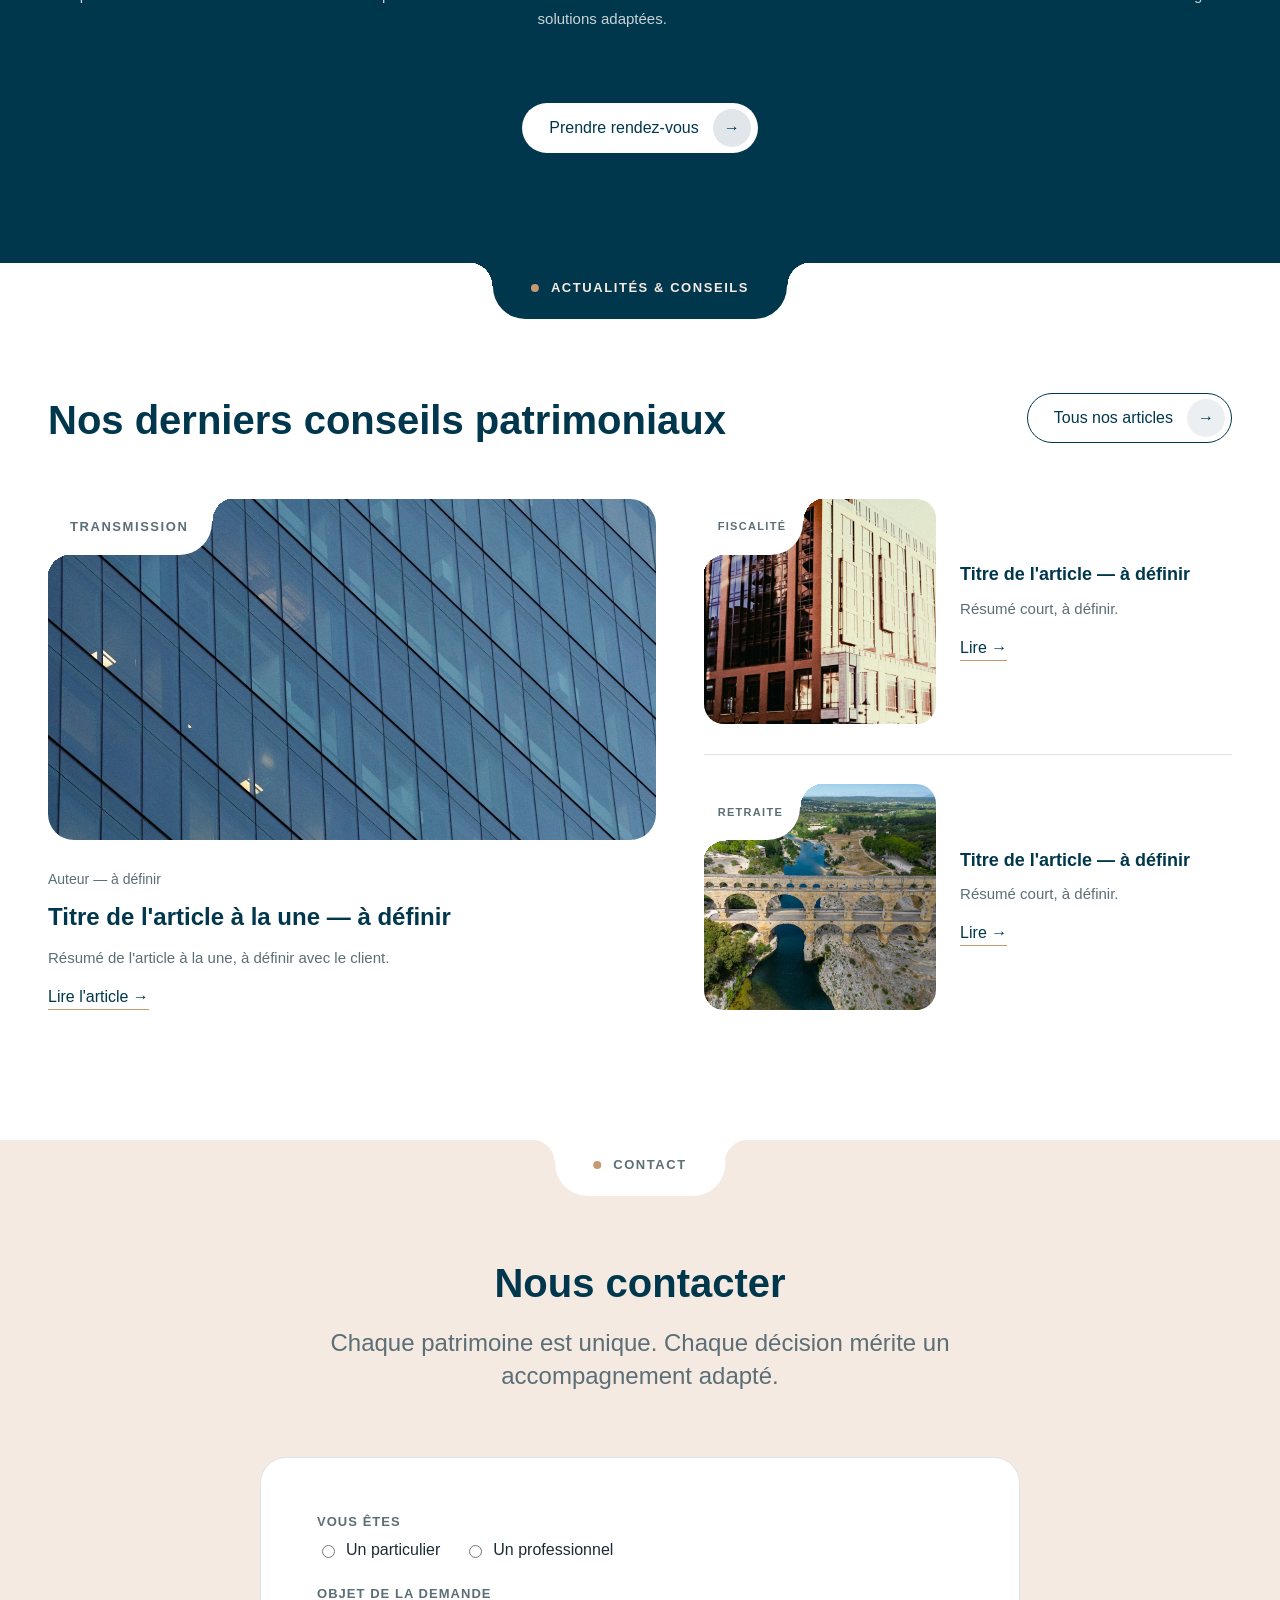
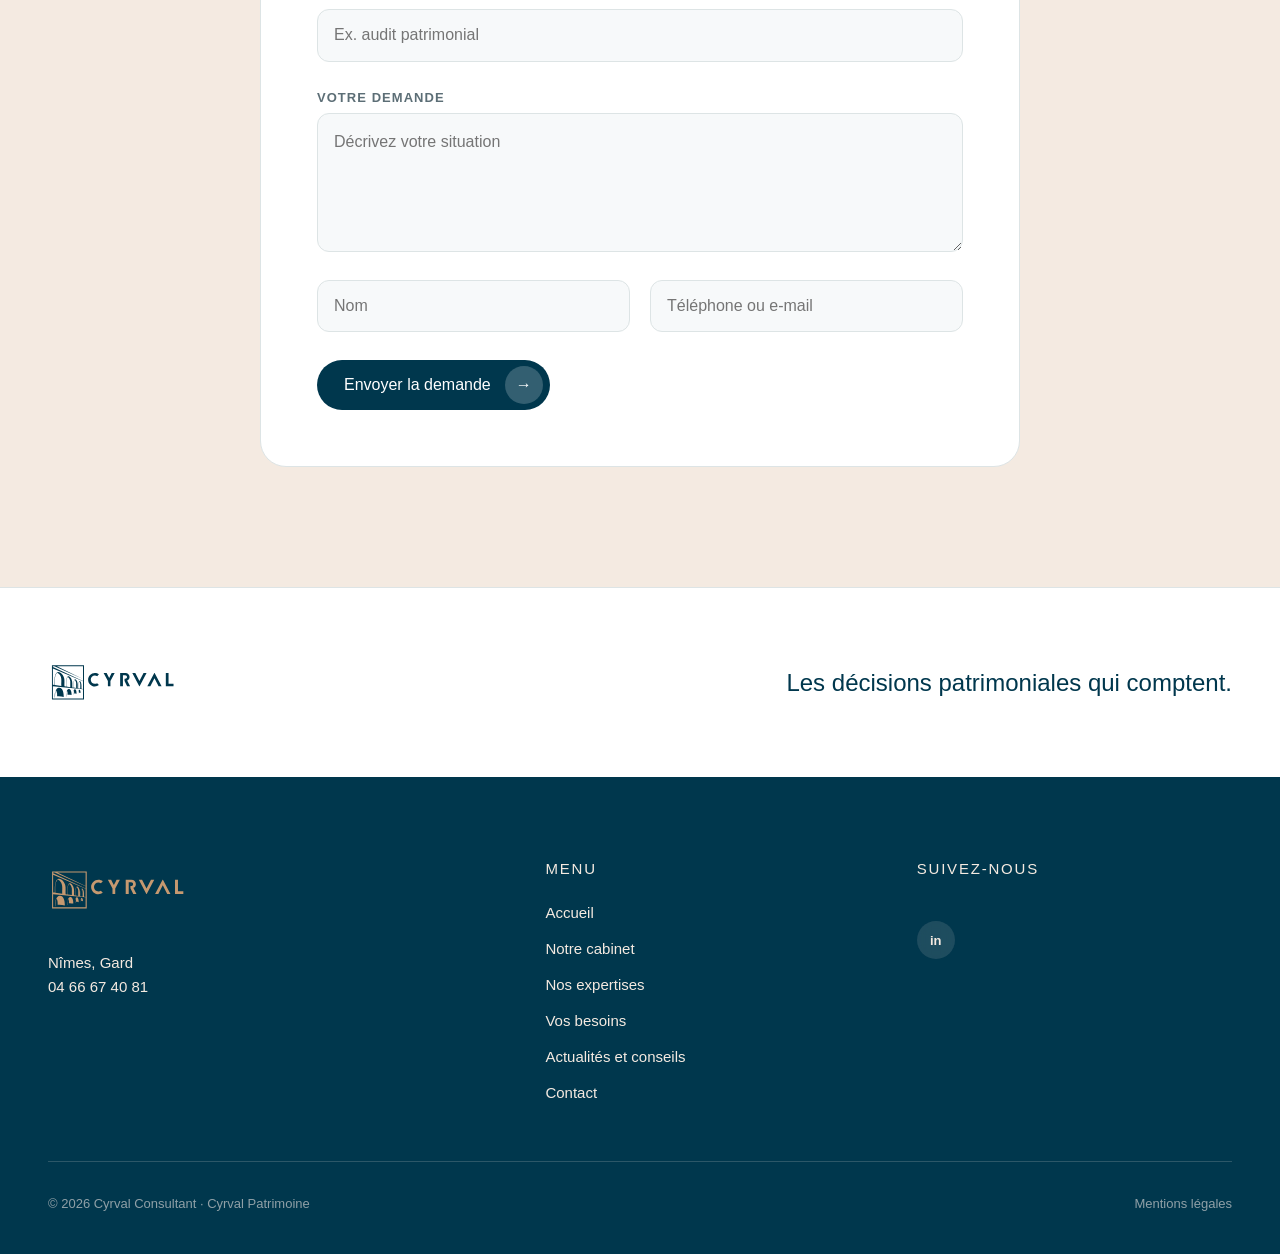
==== commit ca2159db: "Logo : icone complete dans le symbole simplifie Le symbole logo-cyrval-simple, utilise par le pied d" ====
--- a/index.html
+++ b/index.html
@@ -63,6 +63,10 @@
   <symbol id="logo-cyrval-simple" viewBox="0 0 567.98 267.15">
     <g fill="currentColor">
       <path d="M157.12,58.48v149.89H16.59V58.48h140.53ZM152.58,62.82H37.99l114.6,54.93v-54.93ZM152.58,118.44L27.45,62.82h-6.68v3.02l131.81,61.66v-9.05ZM152.58,128.19L20.78,71.78v71.21l.58.47,6.39.75c.31-15.09-1.53-31,4.36-45.26,4.47-10.83,10.71-14.54,21.55-8.29,8,4.61,13.84,14.06,16.18,22.84,3.11,11.65.72,24.94,1.53,36.95l6.15,1.01.73-.51c.42-12.19-1.28-24.44,2.84-36.17,2.26-6.43,5.48-11.06,12.53-6.58,4.28,2.72,7.66,8.21,9.45,12.85,4.21,10.92,2.35,22.83,2.82,34.27l4.84.73c.32-10.23-.97-22.44,2.87-32.13,4.09-10.32,11.11-.46,13.34,5.32,3.66,9.49,2.42,19.63,2.62,29.59l3.48.35c.37-9.12-1.07-19.21,1.77-28.01,2.79-8.67,7.54-.96,9.14,3.71,2.89,8.44,1.78,17.04,2.04,25.81l.53.51,6.04.75v-33.78ZM57.74,148.39c-1.04-16.49,3.88-35.78-7.84-49.45-2.82-3.28-6.74-6.04-10.76-7.6-12.96,14.3-8.94,35.8-9.64,53.57l28.25,3.48ZM96.79,153.96v-25.94c0-1.25-.98-4.56-1.39-5.93-1.62-5.37-4.73-10.22-9.76-12.92-1.02-.24-3.32,5.42-3.68,6.47-3.88,11.46-2.31,23.93-2.57,35.84l17.4,2.47ZM122.6,157.79v-22.11c0-.87-.92-4.33-1.22-5.39-.98-3.39-2.51-6.39-5.23-8.7-1.42,1.4-2.06,3.53-2.59,5.42-2.58,9.3-1.6,19.45-1.72,29l10.76,1.79ZM137.24,129.24c-.67-.47-1.39,1.32-1.55,1.75-3.17,7.95-1.41,19.23-1.93,27.67l.57.82,6.4.75c-.68-10.31,2.47-21.78-3.49-30.99ZM152.58,162.66l-131.81-12.19v53.37h131.81v-41.18Z"/>
+      <path d="M68.32,196.86c-9.44-2.53-19.33-4.5-29.12-3.06-.11-4.62.32-9.27-.4-13.84-.14-.89-3.16-12.36-4.2-11.57-.89,2.48-2.17,4.84-2.85,7.41-1.03,3.92-1.31,8.85-1.46,12.93-.22,6.16-.25,5.02-.43,11.18l-1.08-.3c-.22-13.34-.89-20.16,5.45-32.35,2.34-4.49,6.51-9.53,11.89-10.17,19.72-2.33,22.48,26.01,22.19,39.76Z"/>
+      <path d="M79.81,194.72h-.92c.08-7.08-.55-13.96,1.31-20.88,1.77-6.58,6.61-15.22,14.63-10.5,5.59,3.28,7.23,13.66,7.65,19.6.13,1.77-.32,3.69.31,5.35-5.84-.63-11.92-1.88-17.78-1.22v-9.03c0-1.01-1.64-6.36-2.22-7.27-.24-.38-.28-.65-.84-.53l-2.15,8.42v16.07Z"/>
+      <path d="M110.67,186.77c-.38.5-.56,0-.61-.45-.46-3.58.03-10.04.76-13.64.79-3.92,3.4-12.57,8.9-8.56,4.37,3.19,4.62,13.69,4.75,18.67-3.53-.72-7.09-1.55-10.73-1.53.07-3.93.14-7.89-1.23-11.63-.53.14-.69,1.29-.83,1.77-.33,1.11-1.01,3.79-1.01,4.81v10.56Z"/>
+      <path d="M141.58,179.42c-2.18-.86-4.37-1.46-6.74-1.22-.2-2.37.4-5.28-.26-7.55-.12-.41-.12-.93-.66-1.02-1.26,3.67-.77,7.41-.92,11.17-.02.38.23,1.14-.31,1.07v-9.34c0-.99,1.35-4.78,2.01-5.64,2.13-2.79,4.74-.63,5.71,1.91.41,1.07,1.17,4.51,1.17,5.57v5.05Z"/>
     </g>
     <g fill="currentColor">
       <path d="M214.49,136.32c-2.84,1.88-6.23,2.98-9.89,2.98-9.96,0-18.03-8.07-18.03-18.03s8.07-18.03,18.03-18.03c3.74,0,7.22,1.14,10.1,3.09l7.73-8.68c-4.96-3.75-11.12-6-17.83-6-16.36,0-29.63,13.27-29.63,29.63s13.27,29.63,29.63,29.63c6.62,0,12.71-2.2,17.65-5.87l-7.75-8.71Z"/>
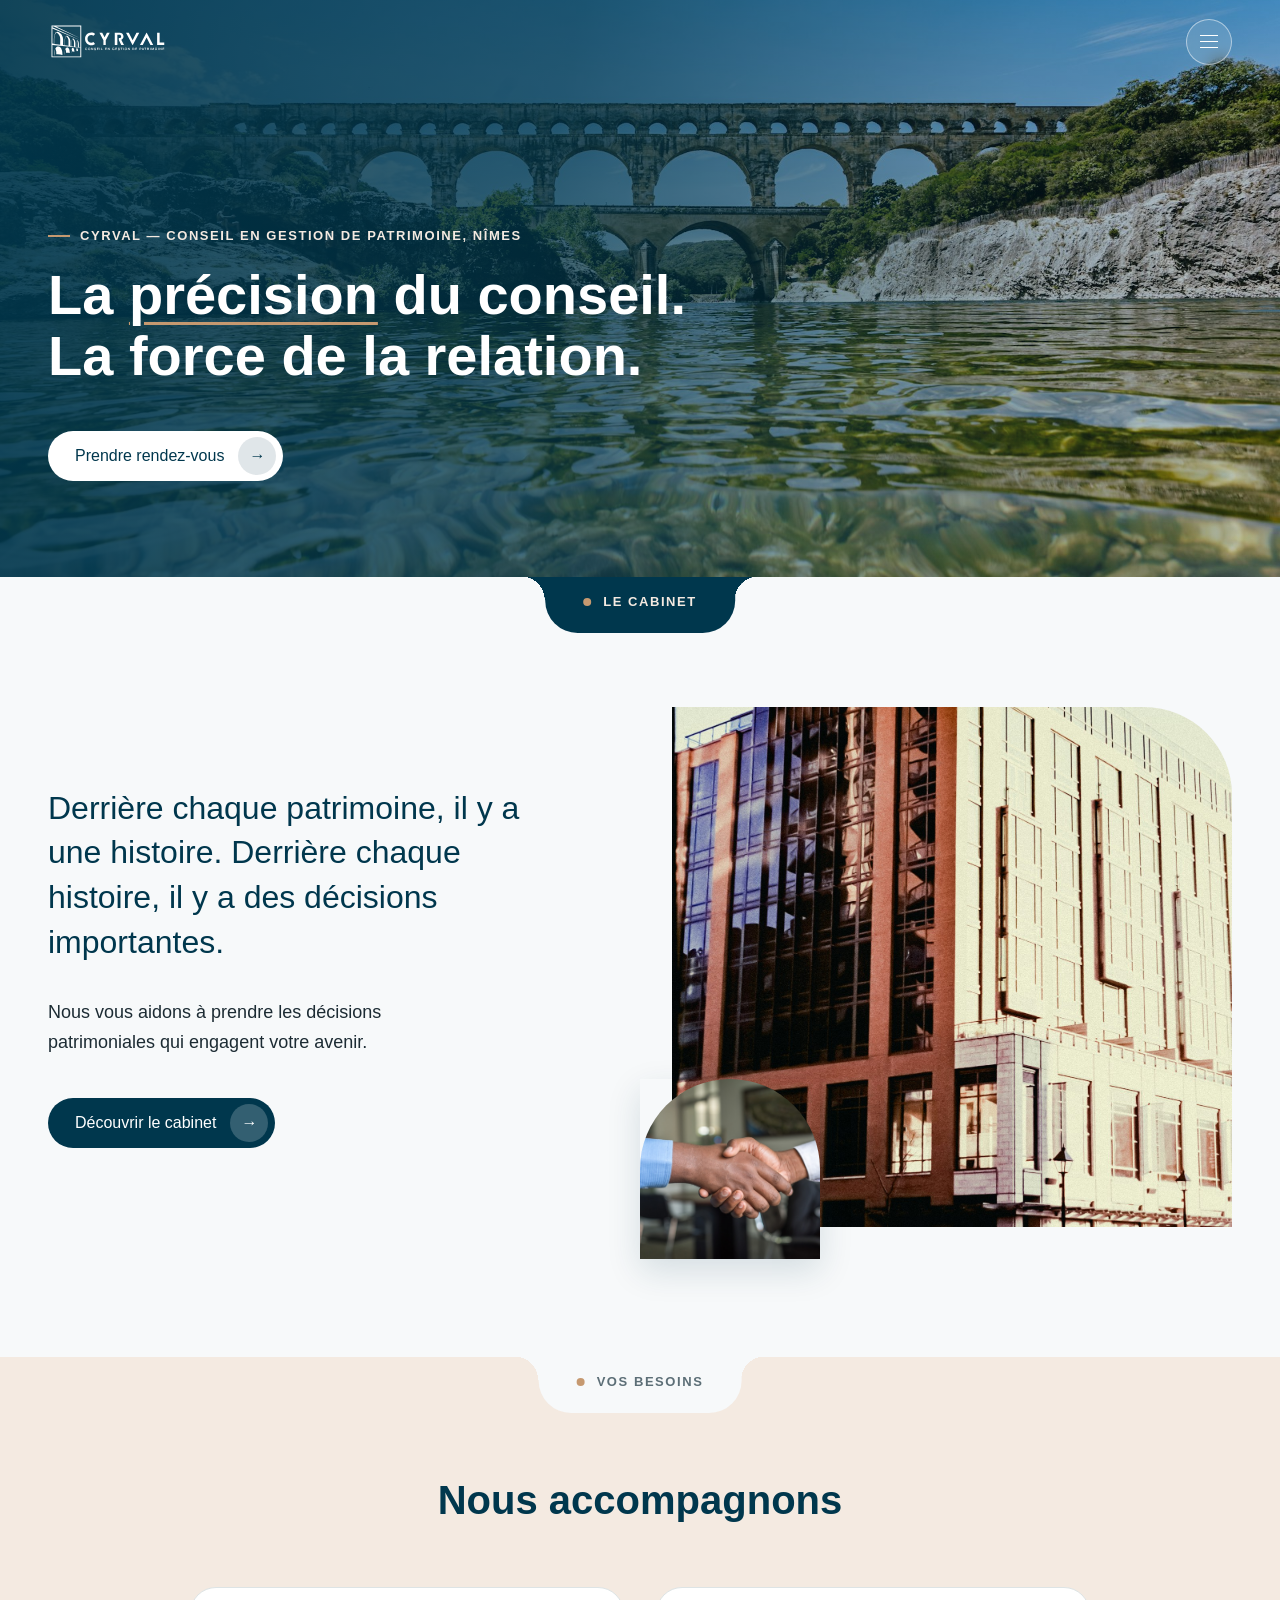
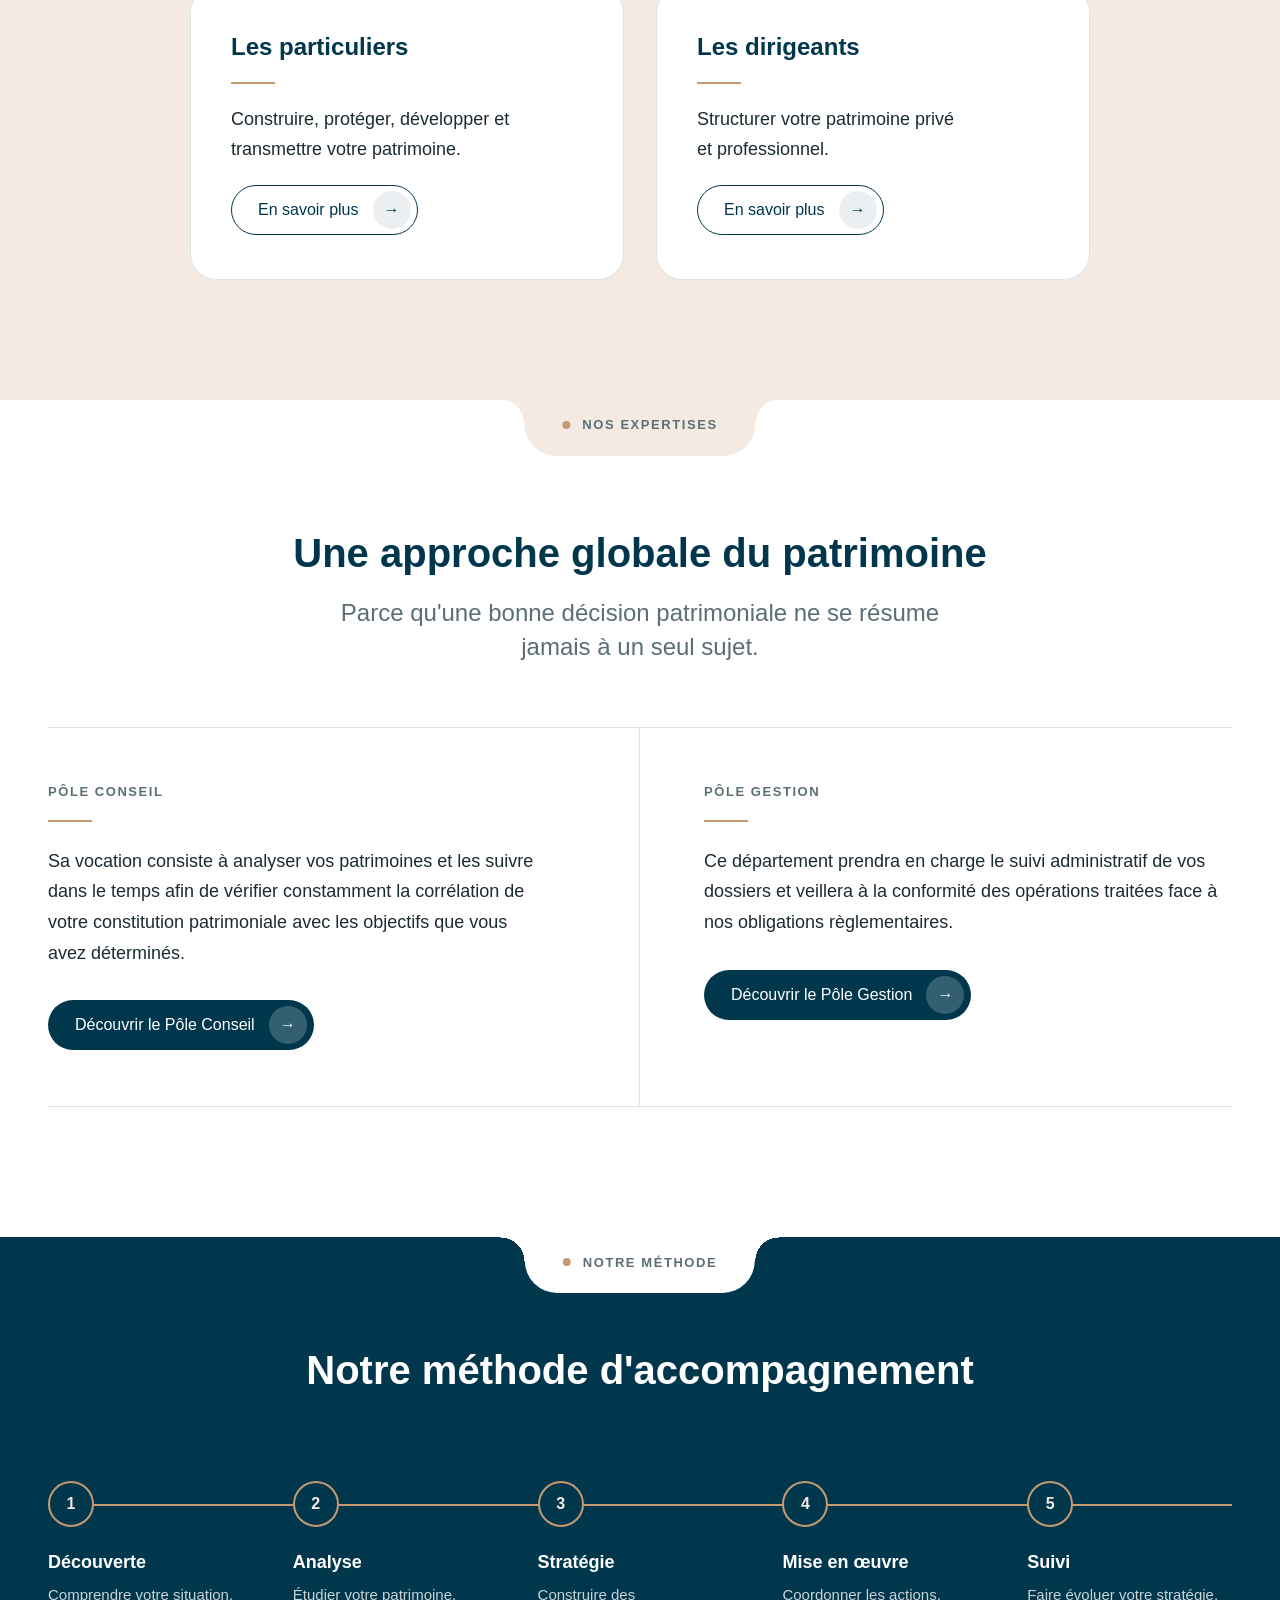
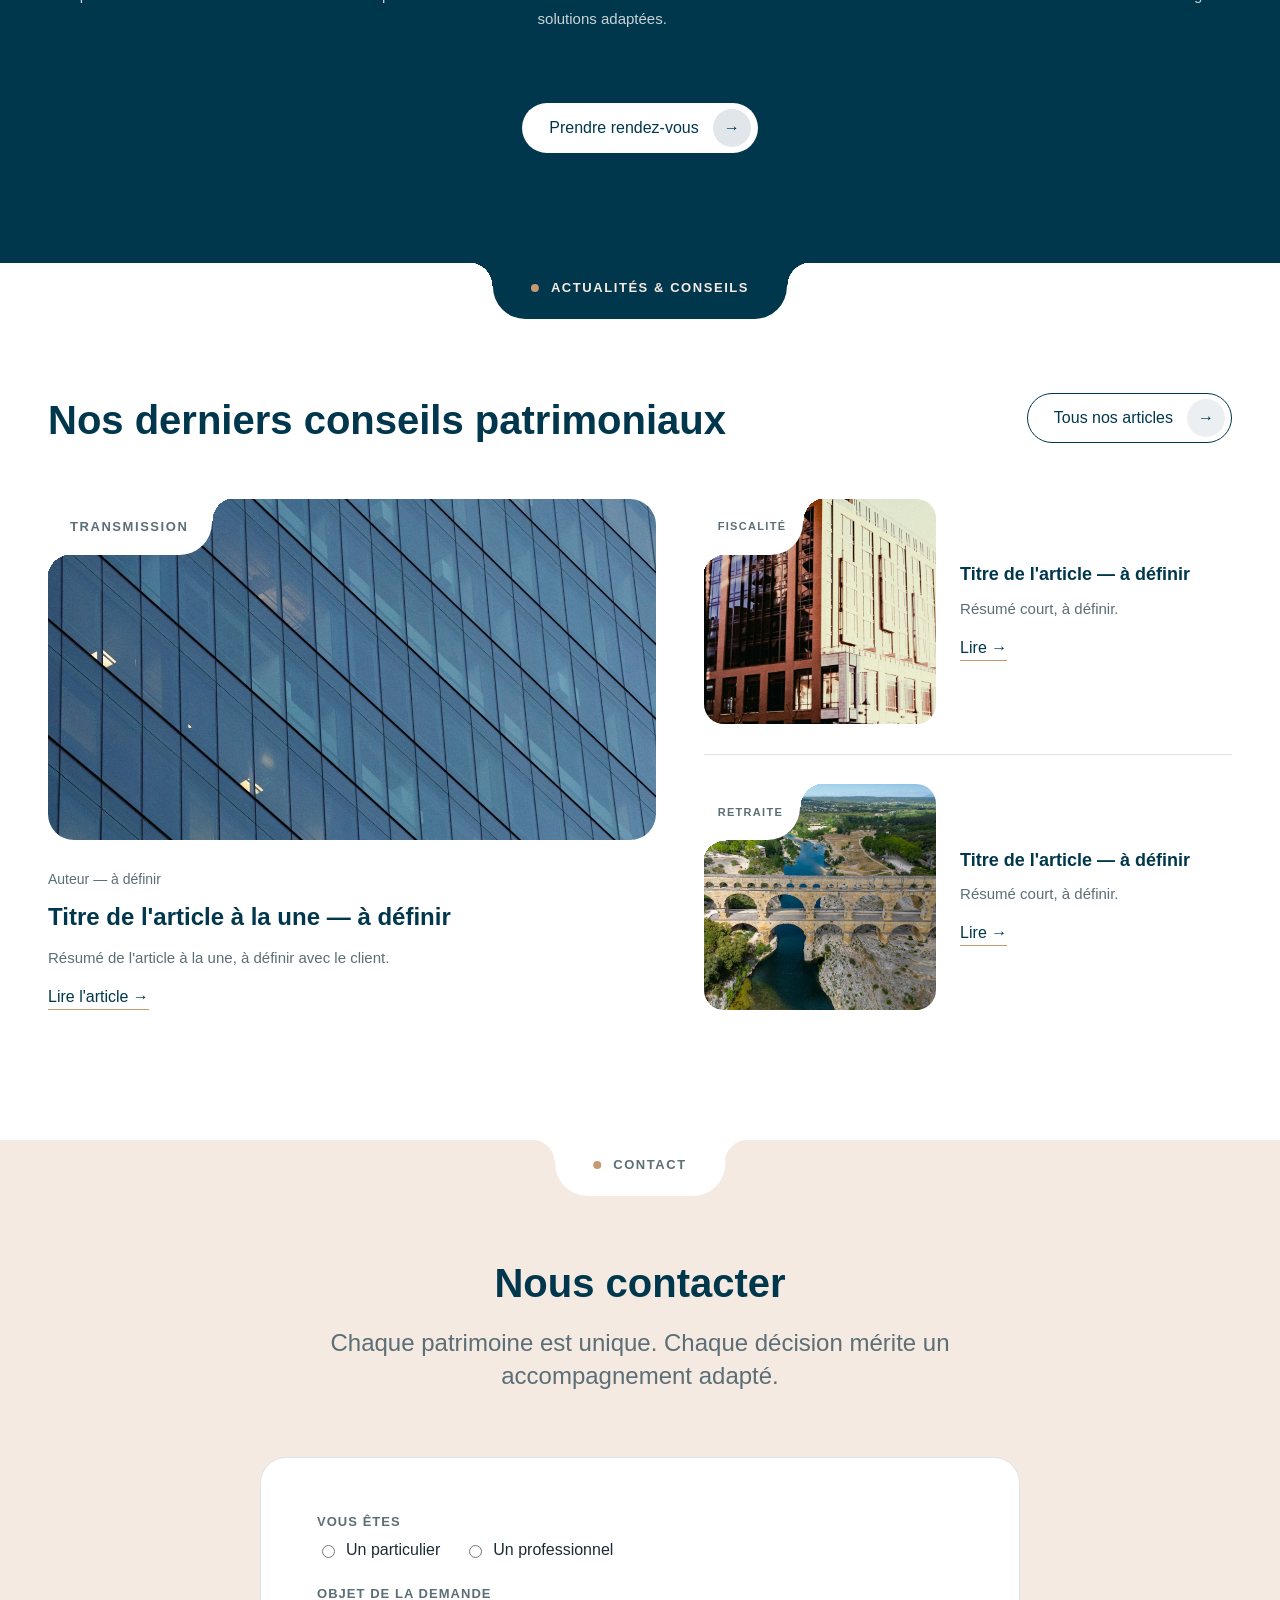
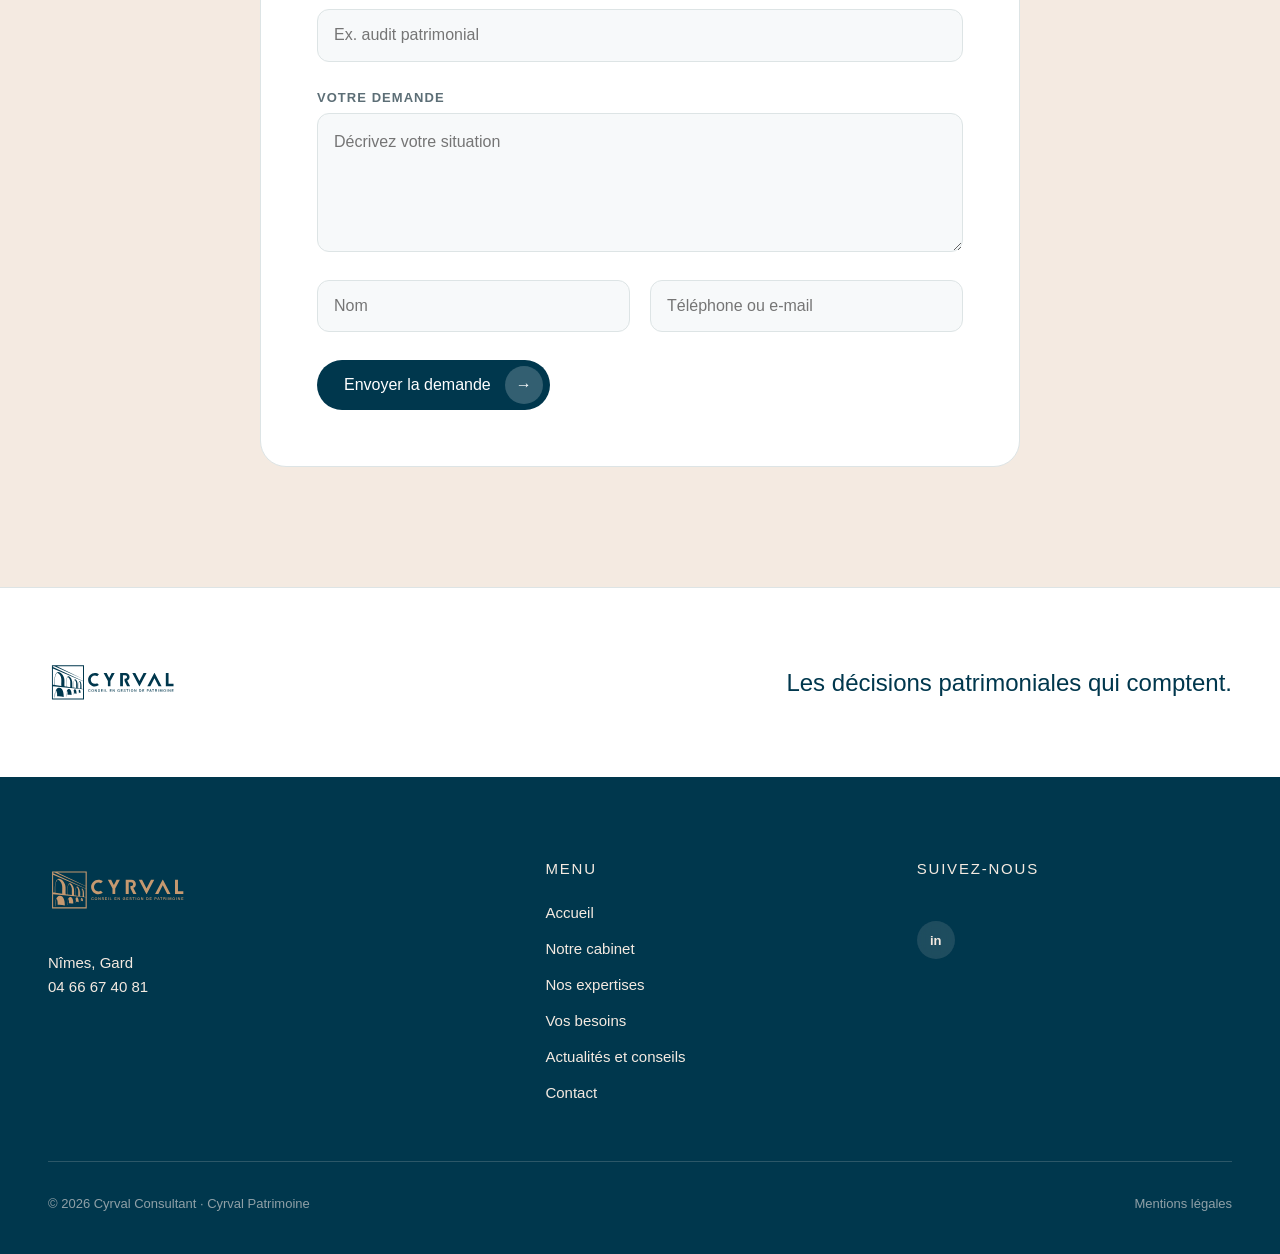
==== commit fe5f05aa: "Pied et signature : logo avec baseline Le pied de page et la bande de signature utilisaient le symbo" ====
--- a/index.html
+++ b/index.html
@@ -60,23 +60,6 @@
       <path d="M541.16,163.47h7.77v1.63h-5.88v2.82h5.44v1.54h-5.44v3.16h5.98v1.63h-7.87v-10.79Z"/>
     </g>
   </symbol>
-  <symbol id="logo-cyrval-simple" viewBox="0 0 567.98 267.15">
-    <g fill="currentColor">
-      <path d="M157.12,58.48v149.89H16.59V58.48h140.53ZM152.58,62.82H37.99l114.6,54.93v-54.93ZM152.58,118.44L27.45,62.82h-6.68v3.02l131.81,61.66v-9.05ZM152.58,128.19L20.78,71.78v71.21l.58.47,6.39.75c.31-15.09-1.53-31,4.36-45.26,4.47-10.83,10.71-14.54,21.55-8.29,8,4.61,13.84,14.06,16.18,22.84,3.11,11.65.72,24.94,1.53,36.95l6.15,1.01.73-.51c.42-12.19-1.28-24.44,2.84-36.17,2.26-6.43,5.48-11.06,12.53-6.58,4.28,2.72,7.66,8.21,9.45,12.85,4.21,10.92,2.35,22.83,2.82,34.27l4.84.73c.32-10.23-.97-22.44,2.87-32.13,4.09-10.32,11.11-.46,13.34,5.32,3.66,9.49,2.42,19.63,2.62,29.59l3.48.35c.37-9.12-1.07-19.21,1.77-28.01,2.79-8.67,7.54-.96,9.14,3.71,2.89,8.44,1.78,17.04,2.04,25.81l.53.51,6.04.75v-33.78ZM57.74,148.39c-1.04-16.49,3.88-35.78-7.84-49.45-2.82-3.28-6.74-6.04-10.76-7.6-12.96,14.3-8.94,35.8-9.64,53.57l28.25,3.48ZM96.79,153.96v-25.94c0-1.25-.98-4.56-1.39-5.93-1.62-5.37-4.73-10.22-9.76-12.92-1.02-.24-3.32,5.42-3.68,6.47-3.88,11.46-2.31,23.93-2.57,35.84l17.4,2.47ZM122.6,157.79v-22.11c0-.87-.92-4.33-1.22-5.39-.98-3.39-2.51-6.39-5.23-8.7-1.42,1.4-2.06,3.53-2.59,5.42-2.58,9.3-1.6,19.45-1.72,29l10.76,1.79ZM137.24,129.24c-.67-.47-1.39,1.32-1.55,1.75-3.17,7.95-1.41,19.23-1.93,27.67l.57.82,6.4.75c-.68-10.31,2.47-21.78-3.49-30.99ZM152.58,162.66l-131.81-12.19v53.37h131.81v-41.18Z"/>
-      <path d="M68.32,196.86c-9.44-2.53-19.33-4.5-29.12-3.06-.11-4.62.32-9.27-.4-13.84-.14-.89-3.16-12.36-4.2-11.57-.89,2.48-2.17,4.84-2.85,7.41-1.03,3.92-1.31,8.85-1.46,12.93-.22,6.16-.25,5.02-.43,11.18l-1.08-.3c-.22-13.34-.89-20.16,5.45-32.35,2.34-4.49,6.51-9.53,11.89-10.17,19.72-2.33,22.48,26.01,22.19,39.76Z"/>
-      <path d="M79.81,194.72h-.92c.08-7.08-.55-13.96,1.31-20.88,1.77-6.58,6.61-15.22,14.63-10.5,5.59,3.28,7.23,13.66,7.65,19.6.13,1.77-.32,3.69.31,5.35-5.84-.63-11.92-1.88-17.78-1.22v-9.03c0-1.01-1.64-6.36-2.22-7.27-.24-.38-.28-.65-.84-.53l-2.15,8.42v16.07Z"/>
-      <path d="M110.67,186.77c-.38.5-.56,0-.61-.45-.46-3.58.03-10.04.76-13.64.79-3.92,3.4-12.57,8.9-8.56,4.37,3.19,4.62,13.69,4.75,18.67-3.53-.72-7.09-1.55-10.73-1.53.07-3.93.14-7.89-1.23-11.63-.53.14-.69,1.29-.83,1.77-.33,1.11-1.01,3.79-1.01,4.81v10.56Z"/>
-      <path d="M141.58,179.42c-2.18-.86-4.37-1.46-6.74-1.22-.2-2.37.4-5.28-.26-7.55-.12-.41-.12-.93-.66-1.02-1.26,3.67-.77,7.41-.92,11.17-.02.38.23,1.14-.31,1.07v-9.34c0-.99,1.35-4.78,2.01-5.64,2.13-2.79,4.74-.63,5.71,1.91.41,1.07,1.17,4.51,1.17,5.57v5.05Z"/>
-    </g>
-    <g fill="currentColor">
-      <path d="M214.49,136.32c-2.84,1.88-6.23,2.98-9.89,2.98-9.96,0-18.03-8.07-18.03-18.03s8.07-18.03,18.03-18.03c3.74,0,7.22,1.14,10.1,3.09l7.73-8.68c-4.96-3.75-11.12-6-17.83-6-16.36,0-29.63,13.27-29.63,29.63s13.27,29.63,29.63,29.63c6.62,0,12.71-2.2,17.65-5.87l-7.75-8.71Z"/>
-      <polygon points="515.3 91.96 515.3 149.55 549.03 149.55 549.03 138.54 527.27 138.54 527.27 91.96 515.3 91.96"/>
-      <polygon points="496.85 149.79 466.31 92.2 466.21 92.2 464.98 92.2 464.88 92.2 434.34 149.79 447.56 149.79 465.59 114.52 483.62 149.79 496.85 149.79"/>
-      <polygon points="430.98 92.2 400.44 149.79 400.34 149.79 399.11 149.79 399.01 149.79 368.47 92.2 381.69 92.2 399.72 127.47 417.75 92.2 430.98 92.2"/>
-      <polygon points="278.23 92.2 272.78 102.86 267.2 113.78 261.62 102.86 256.17 92.2 242.94 92.2 261.62 127.42 261.62 148.47 261.62 149.79 272.78 149.79 272.78 148.47 272.78 127.42 291.46 92.2 278.23 92.2"/>
-      <path d="M346.03,124.92c5.58-2.02,10.51-7.03,10.51-15.12,0-9.62-6.95-17.63-18.68-17.63h-22.56v57.56h12.2v-47.54h9.63c4.93,0,8.17,3.15,8.17,7.6s-3.23,7.6-8.17,7.6h-2.62v9.38l11.35,22.96h13.02l-12.85-24.82Z"/>
-    </g>
-  </symbol>
 </svg>
 
 <header class="entete" data-entete>
@@ -349,7 +332,7 @@
   <!-- 8. Signature -->
   <section class="signature">
     <div class="signature__inner reveal" data-reveal>
-      <svg viewBox="0 0 567.98 267.15" aria-hidden="true"><use href="#logo-cyrval-simple"></use></svg>
+      <svg viewBox="0 0 567.98 267.15" aria-hidden="true"><use href="#logo-cyrval"></use></svg>
       <p class="signature__phrase">Les décisions patrimoniales qui comptent.</p>
     </div>
   </section>
@@ -360,7 +343,7 @@
   <div class="pied__inner">
     <div class="pied__haut">
       <div>
-        <svg class="pied__logo" viewBox="0 0 567.98 267.15" aria-hidden="true"><use href="#logo-cyrval-simple"></use></svg>
+        <svg class="pied__logo" viewBox="0 0 567.98 267.15" aria-hidden="true"><use href="#logo-cyrval"></use></svg>
         <p>Nîmes, Gard</p>
         <p>04 66 67 40 81</p>
       </div>
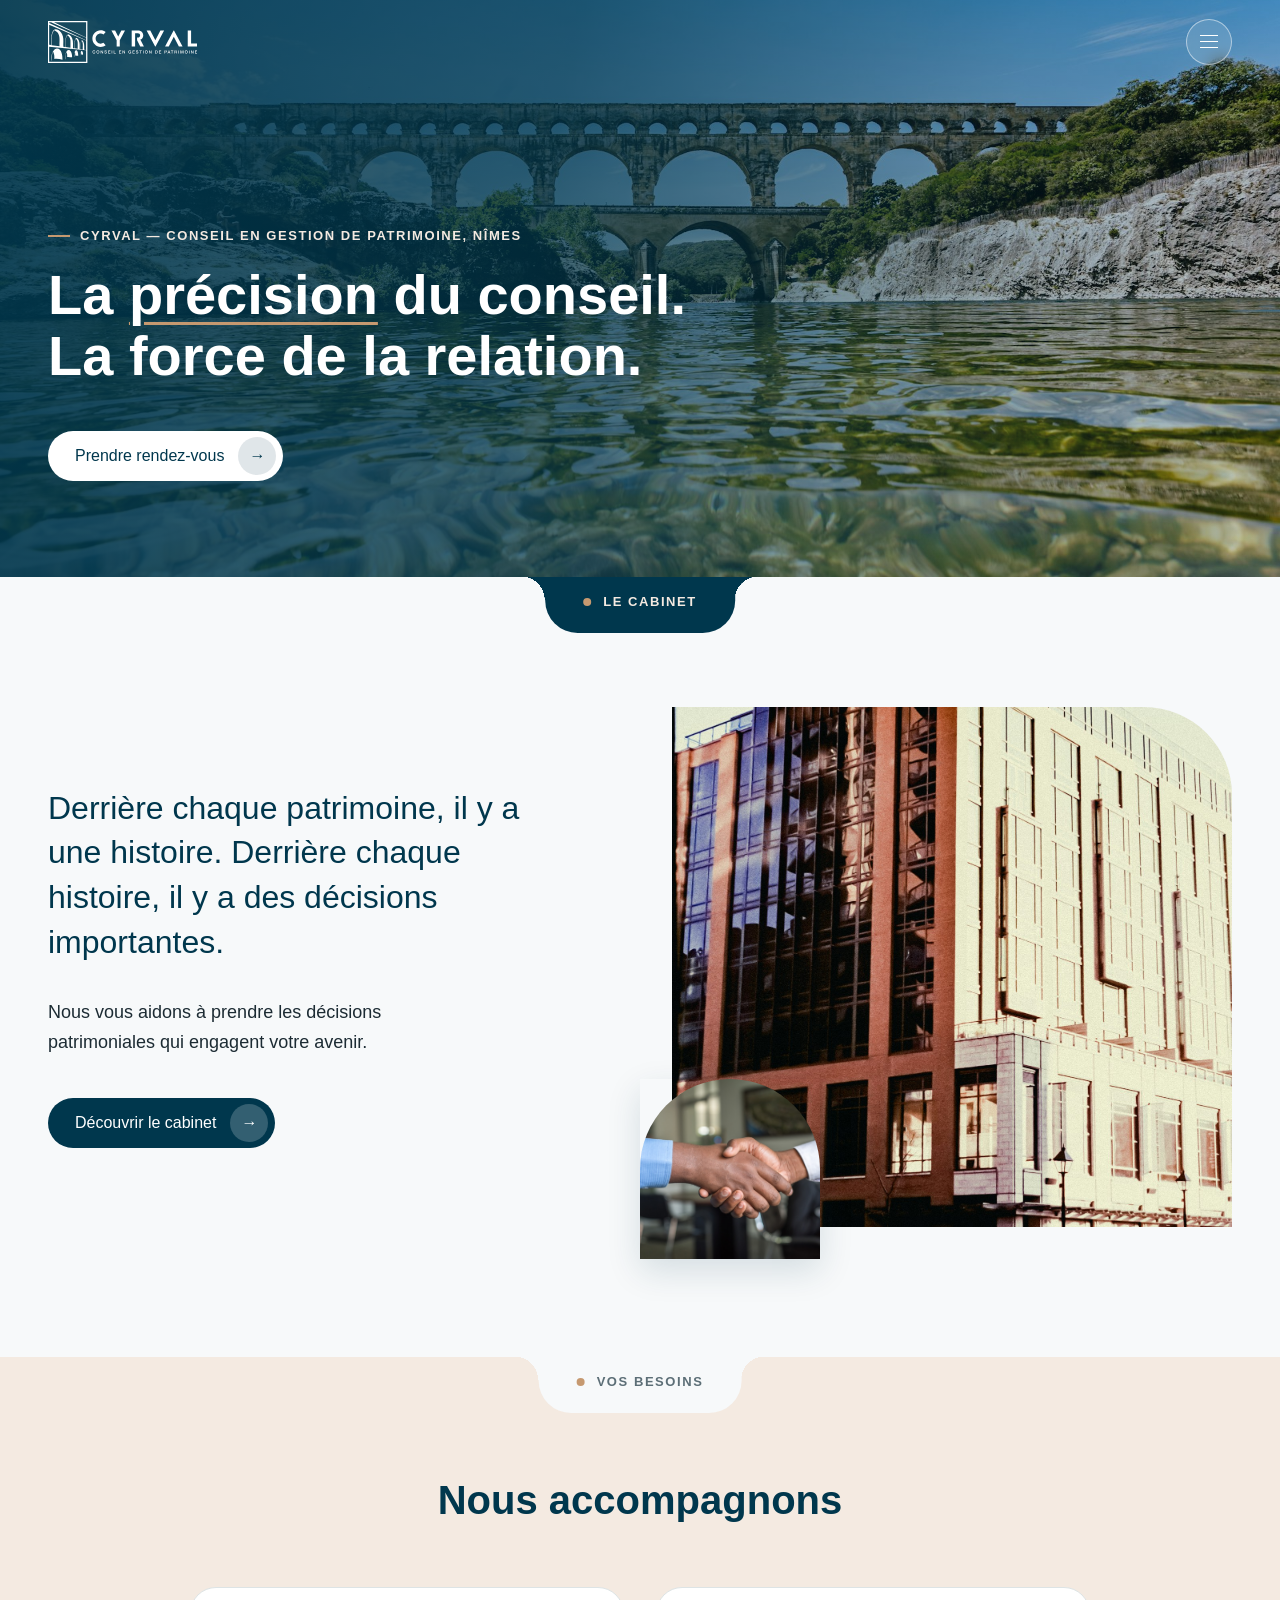
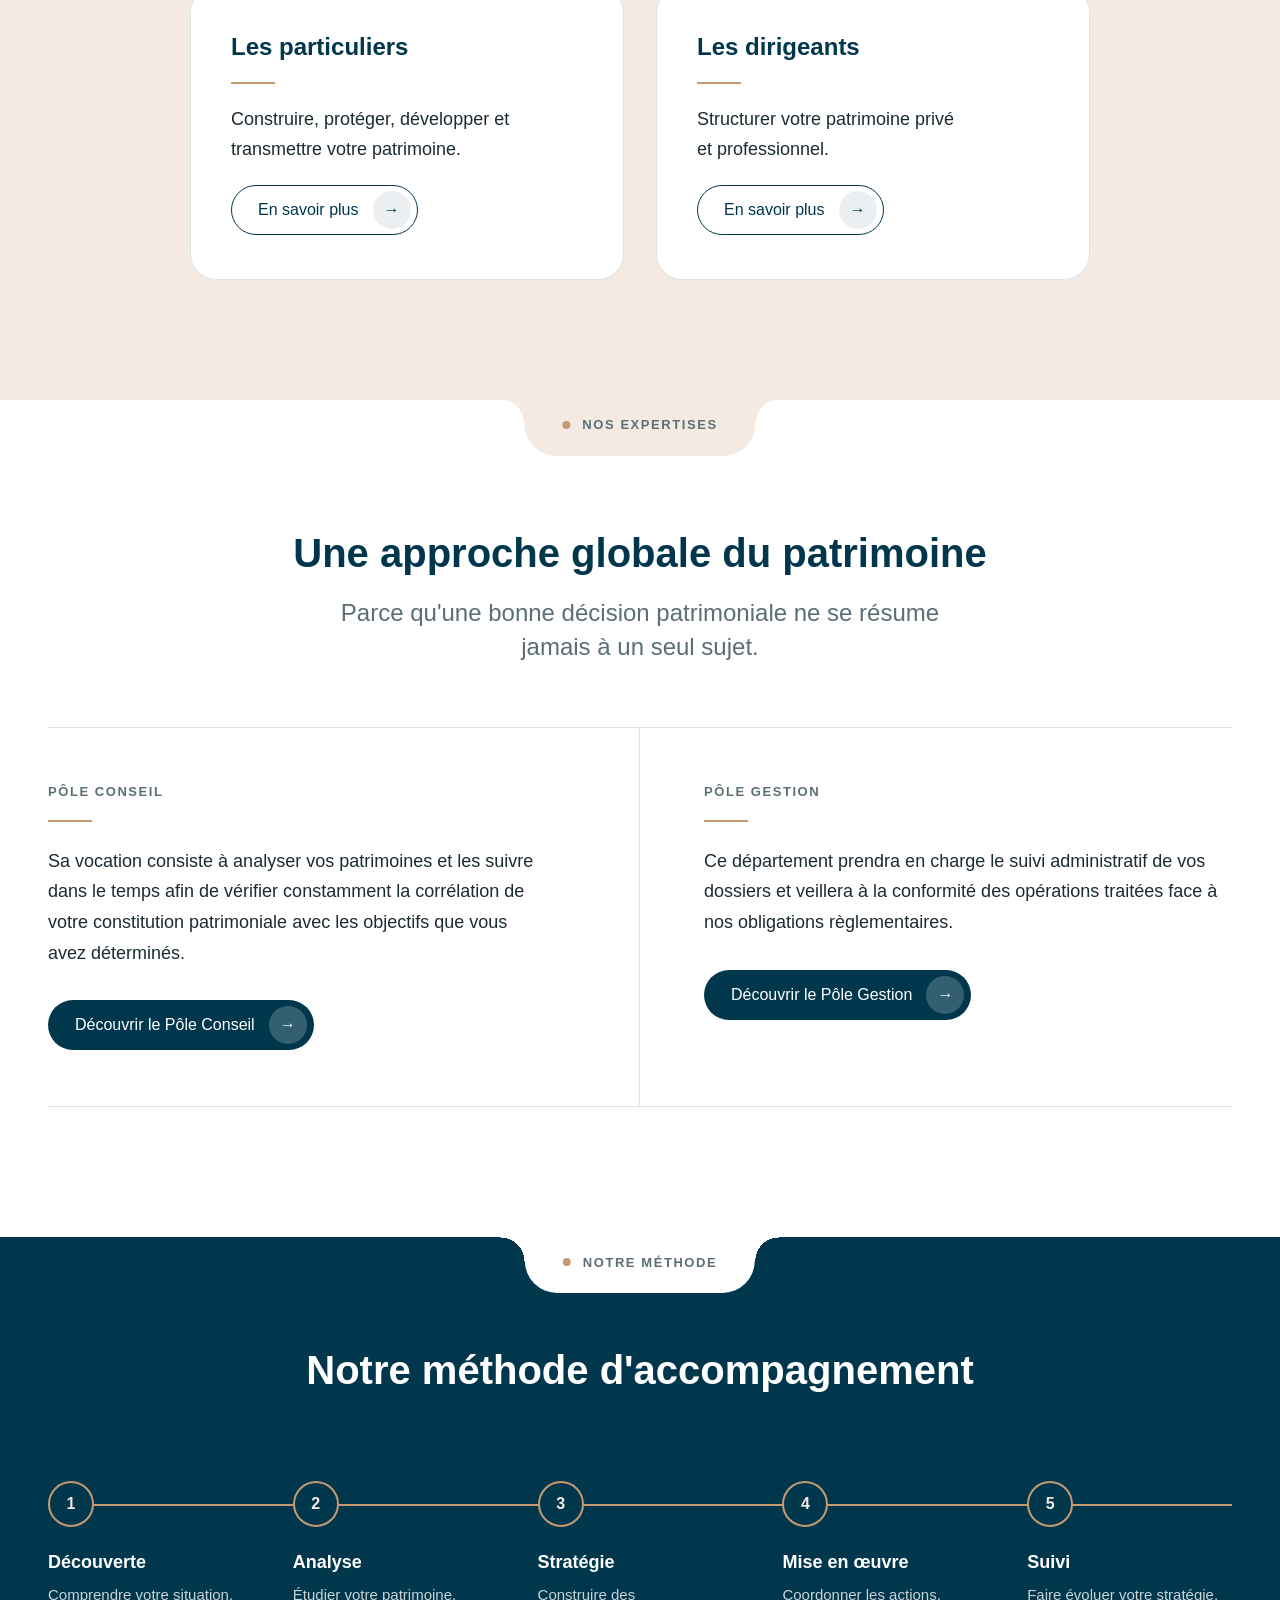
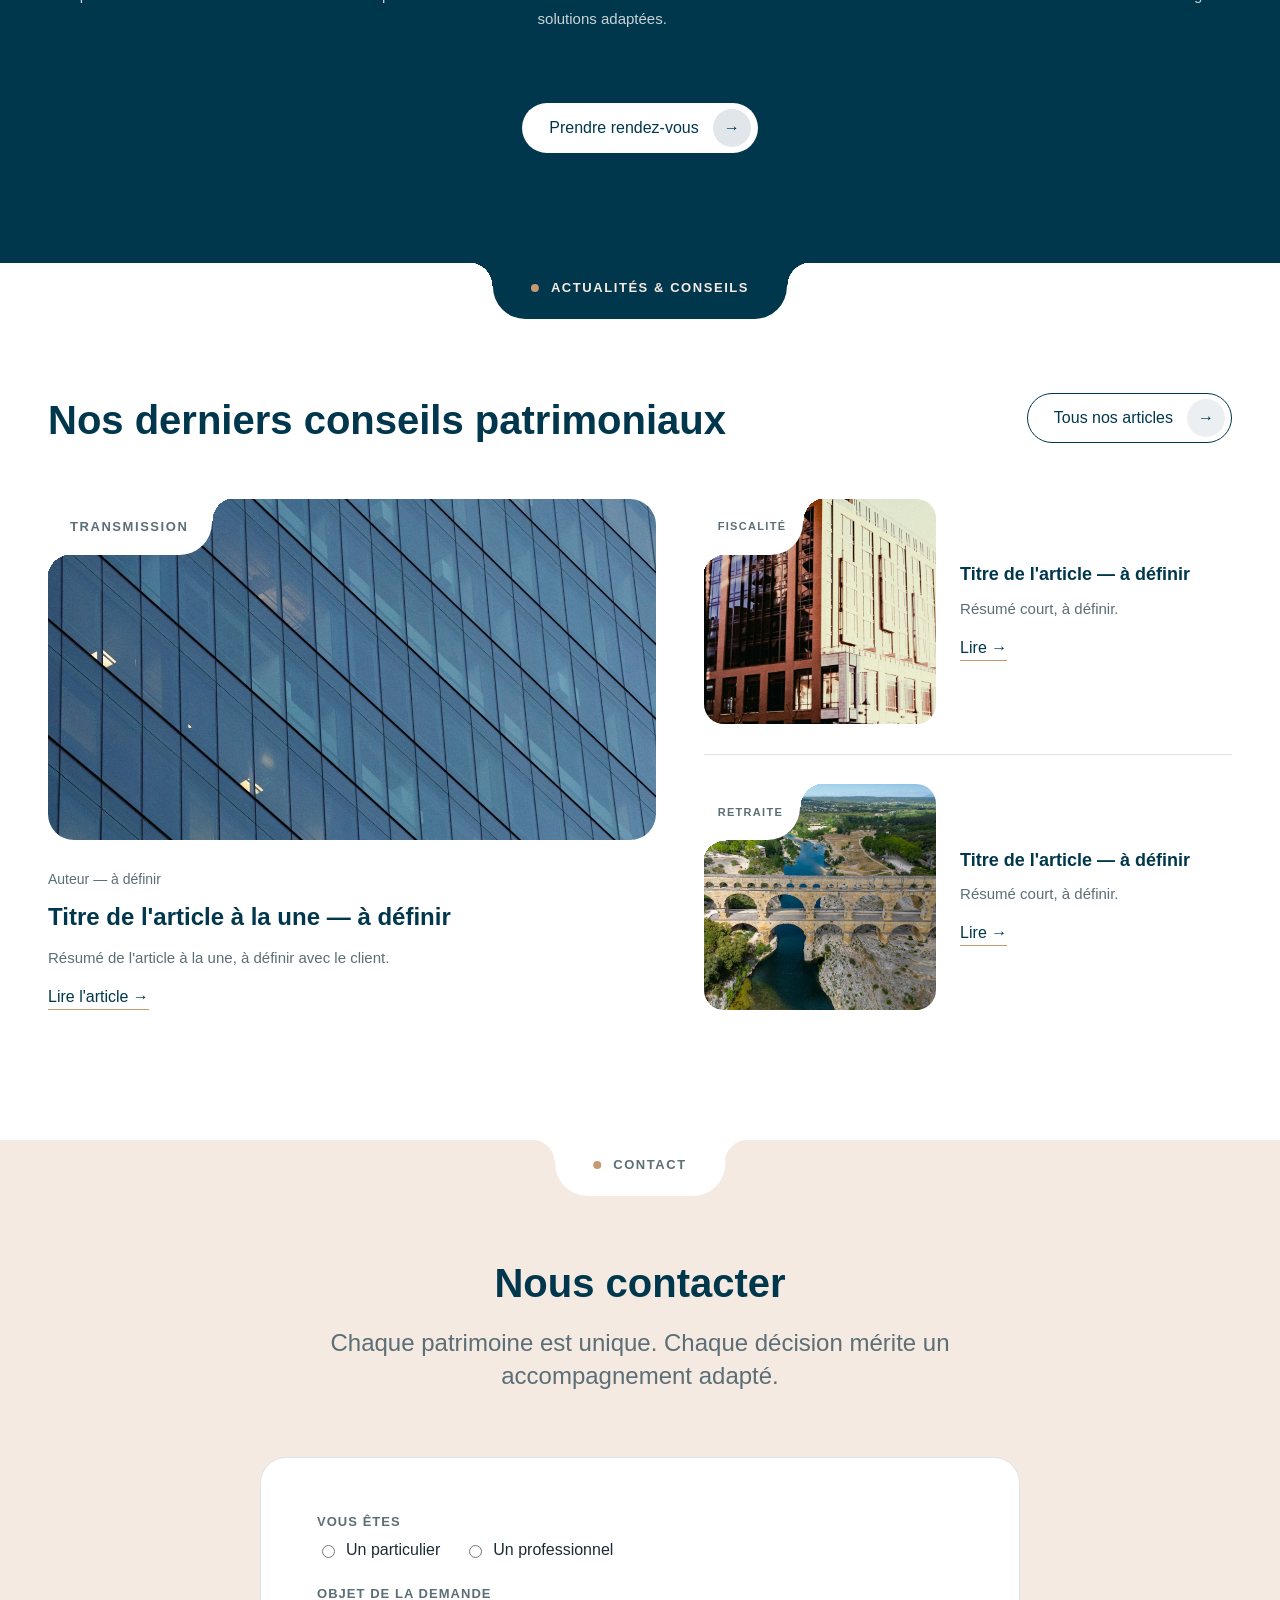
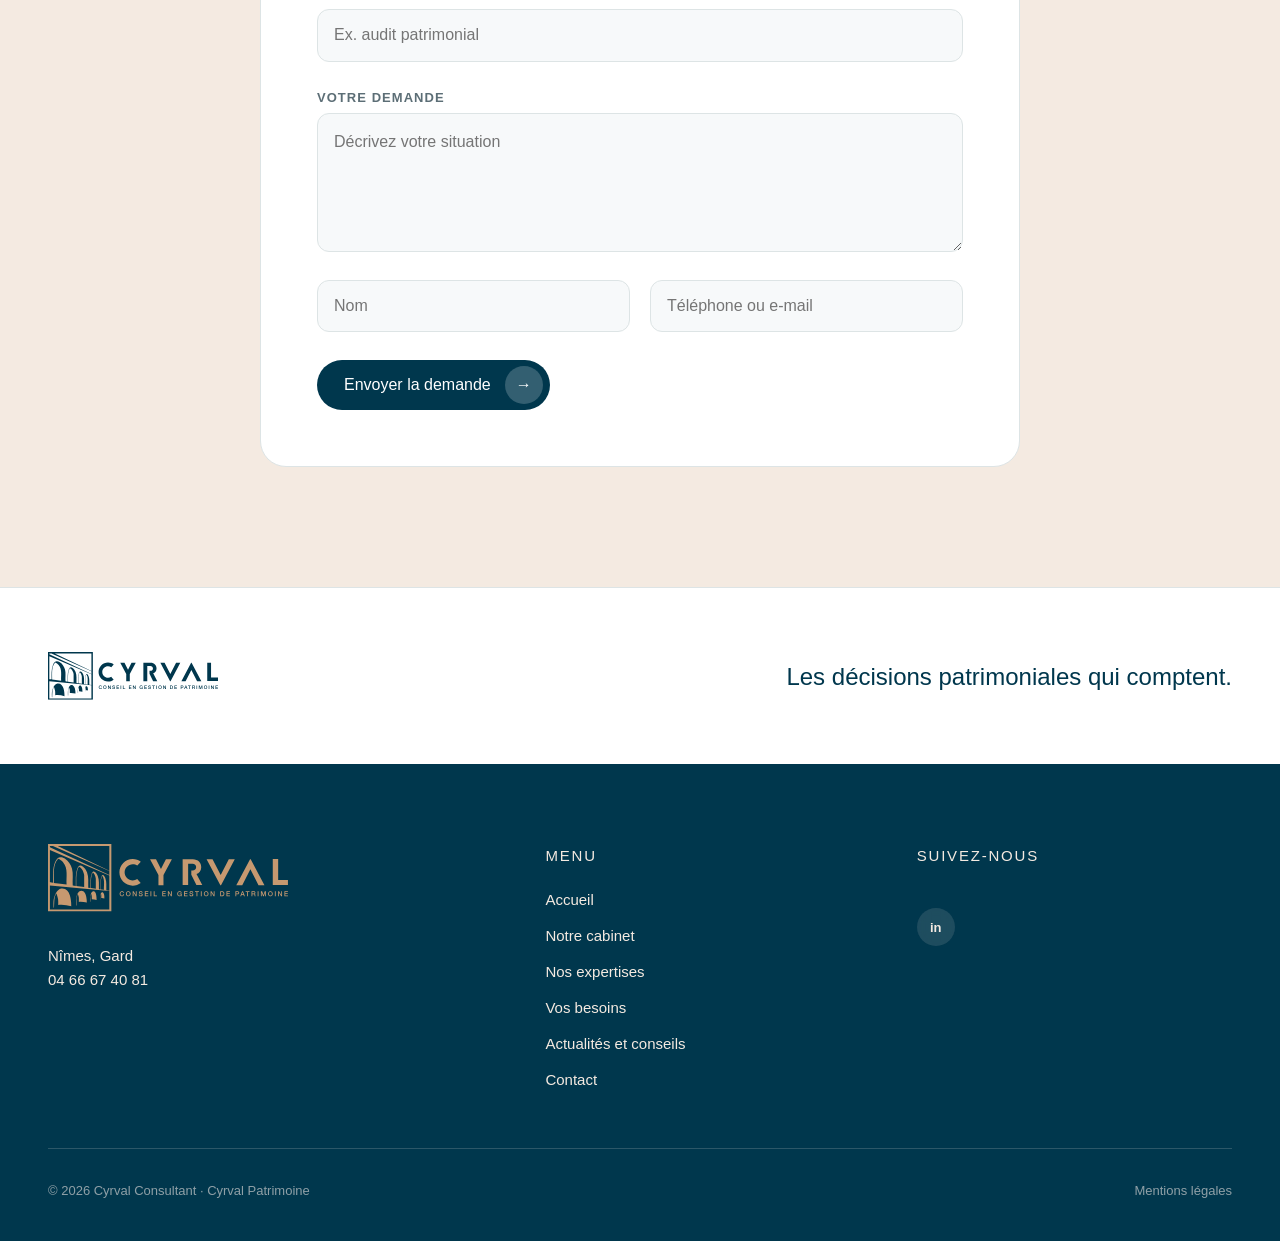
==== commit 32bd4271: "Logos agrandis : viewBox resserre sur les trois emplacements Le viewBox du logo portait 44 % de vide" ====
--- a/index.html
+++ b/index.html
@@ -13,7 +13,7 @@
 
 <!-- Logo, défini une fois et réutilisé dans la page -->
 <svg style="position:absolute;width:0;height:0;overflow:hidden" aria-hidden="true" focusable="false">
-  <symbol id="logo-cyrval" viewBox="0 0 567.98 267.15">
+  <symbol id="logo-cyrval" viewBox="16.59 58.48 532.44 149.89">
     <g fill="currentColor">
       <path d="M157.12,58.48v149.89H16.59V58.48h140.53ZM152.58,62.82H37.99l114.6,54.93v-54.93ZM152.58,118.44L27.45,62.82h-6.68v3.02l131.81,61.66v-9.05ZM152.58,128.19L20.78,71.78v71.21l.58.47,6.39.75c.31-15.09-1.53-31,4.36-45.26,4.47-10.83,10.71-14.54,21.55-8.29,8,4.61,13.84,14.06,16.18,22.84,3.11,11.65.72,24.94,1.53,36.95l6.15,1.01.73-.51c.42-12.19-1.28-24.44,2.84-36.17,2.26-6.43,5.48-11.06,12.53-6.58,4.28,2.72,7.66,8.21,9.45,12.85,4.21,10.92,2.35,22.83,2.82,34.27l4.84.73c.32-10.23-.97-22.44,2.87-32.13,4.09-10.32,11.11-.46,13.34,5.32,3.66,9.49,2.42,19.63,2.62,29.59l3.48.35c.37-9.12-1.07-19.21,1.77-28.01,2.79-8.67,7.54-.96,9.14,3.71,2.89,8.44,1.78,17.04,2.04,25.81l.53.51,6.04.75v-33.78ZM57.74,148.39c-1.04-16.49,3.88-35.78-7.84-49.45-2.82-3.28-6.74-6.04-10.76-7.6-12.96,14.3-8.94,35.8-9.64,53.57l28.25,3.48ZM96.79,153.96v-25.94c0-1.25-.98-4.56-1.39-5.93-1.62-5.37-4.73-10.22-9.76-12.92-1.02-.24-3.32,5.42-3.68,6.47-3.88,11.46-2.31,23.93-2.57,35.84l17.4,2.47ZM122.6,157.79v-22.11c0-.87-.92-4.33-1.22-5.39-.98-3.39-2.51-6.39-5.23-8.7-1.42,1.4-2.06,3.53-2.59,5.42-2.58,9.3-1.6,19.45-1.72,29l10.76,1.79ZM137.24,129.24c-.67-.47-1.39,1.32-1.55,1.75-3.17,7.95-1.41,19.23-1.93,27.67l.57.82,6.4.75c-.68-10.31,2.47-21.78-3.49-30.99ZM152.58,162.66l-131.81-12.19v53.37h131.81v-41.18Z"/>
       <path d="M68.32,196.86c-9.44-2.53-19.33-4.5-29.12-3.06-.11-4.62.32-9.27-.4-13.84-.14-.89-3.16-12.36-4.2-11.57-.89,2.48-2.17,4.84-2.85,7.41-1.03,3.92-1.31,8.85-1.46,12.93-.22,6.16-.25,5.02-.43,11.18l-1.08-.3c-.22-13.34-.89-20.16,5.45-32.35,2.34-4.49,6.51-9.53,11.89-10.17,19.72-2.33,22.48,26.01,22.19,39.76Z"/>
@@ -65,7 +65,7 @@
 <header class="entete" data-entete>
   <div class="entete__inner">
     <a class="entete__logo" href="index.html" aria-label="CYRVAL, retour à l'accueil">
-      <svg viewBox="0 0 567.98 267.15"><use href="#logo-cyrval"></use></svg>
+      <svg viewBox="0 0 532.44 149.89"><use href="#logo-cyrval"></use></svg>
     </a>
 
     <nav class="nav" aria-label="Navigation principale">
@@ -332,7 +332,7 @@
   <!-- 8. Signature -->
   <section class="signature">
     <div class="signature__inner reveal" data-reveal>
-      <svg viewBox="0 0 567.98 267.15" aria-hidden="true"><use href="#logo-cyrval"></use></svg>
+      <svg viewBox="0 0 532.44 149.89" aria-hidden="true"><use href="#logo-cyrval"></use></svg>
       <p class="signature__phrase">Les décisions patrimoniales qui comptent.</p>
     </div>
   </section>
@@ -343,7 +343,7 @@
   <div class="pied__inner">
     <div class="pied__haut">
       <div>
-        <svg class="pied__logo" viewBox="0 0 567.98 267.15" aria-hidden="true"><use href="#logo-cyrval"></use></svg>
+        <svg class="pied__logo" viewBox="0 0 532.44 149.89" aria-hidden="true"><use href="#logo-cyrval"></use></svg>
         <p>Nîmes, Gard</p>
         <p>04 66 67 40 81</p>
       </div>
--- a/assets/css/cyrval.css
+++ b/assets/css/cyrval.css
@@ -482,7 +482,12 @@
 
 .entete {
   --pad-entete: 13px;   /* marge au-dessus et en dessous de la ligne */
-  --h-logo: 57px;       /* pilote la hauteur de la ligne, donc du bandeau */
+  /* Deux hauteurs distinctes depuis que le viewBox du logo est resserre.
+     Avant, le viewBox portait 44 % de vide et une seule variable faisait les
+     deux : la ligne etait haute, le dessin petit. Les separer permet de
+     grossir le dessin sans toucher a la hauteur du bandeau. */
+  --h-ligne: 57px;      /* hauteur de la ligne, pilote le bandeau */
+  --h-logo: 42px;       /* hauteur du dessin lui-meme */
   position: fixed;
   top: 0; left: 0; right: 0;
   z-index: 100;
@@ -504,6 +509,7 @@
 .entete__logo {
   display: flex;
   align-items: center;
+  height: var(--h-ligne);   /* la ligne garde sa hauteur, le dessin s'y centre */
   flex-shrink: 0;
   color: var(--blanc);
   text-decoration: none;
@@ -514,7 +520,7 @@
 .entete__logo svg {
   display: block;
   height: var(--h-logo);
-  width: calc(var(--h-logo) * 2.11);   /* rapport du logo d'origine */
+  width: calc(var(--h-logo) * 3.5522);   /* rapport exact du dessin, 532.44 / 149.89 */
 }
 
 /* État défilé */
@@ -532,7 +538,7 @@
    du logo. Une seule formule pour les deux états : quand l'en-tête
    blanchit au défilement, l'onglet blanc s'y fond sans raccord visible. */
 .nav {
-  --h-bloc: calc(var(--pad-entete) * 2 + var(--h-logo));
+  --h-bloc: calc(var(--pad-entete) * 2 + var(--h-ligne));
   display: flex;
   align-items: center;
   gap: 26px;
@@ -1247,7 +1253,7 @@
 }
 
 .signature__inner svg {
-  width: 130px; height: 61px;
+  width: 170px; height: 47.86px;
   color: var(--bleu);
   flex-shrink: 0;
 }
@@ -1277,10 +1283,14 @@
   border-bottom: 1px solid rgba(244, 234, 225, .18);
 }
 
+/* Agrandi pour que la baseline se lise. C'est la largeur qui commande :
+   le viewBox du logo porte 44 % de vide en hauteur, jamais en largeur, donc
+   la hauteur de la boite ne sert qu'a loger ce vide. La marge basse est
+   reduite d'autant pour que l'ecart sous le dessin ne bouge pas. */
 .pied__logo {
-  width: 140px; height: 66px;
+  width: 240px; height: 67.56px;
   color: var(--or);
-  margin-bottom: 28px;
+  margin-bottom: 32px;
   display: block;
 }
 
@@ -1350,9 +1360,11 @@
    13. Responsive
    ============================================================= */
 
-/* Sous 1300 px, la navigation complète et ses congés ne tiennent plus
-   entre le logo et l'accès client : menu déplié */
-@media (max-width: 1300px) {
+/* Sous 1350 px, la navigation complète et ses congés ne tiennent plus
+   entre le logo et l'accès client : menu déplié. Seuil remonté de 1300 à
+   1350 quand le logo est passé de 113 à 149 px de large : la pastille
+   LinkedIn était repoussée hors champ juste au-dessus de l'ancien seuil. */
+@media (max-width: 1350px) {
   .nav { display: none; }
   .entete__actions { display: none; }
   .burger { display: flex; }
@@ -1400,7 +1412,7 @@
     --h-onglet: 44px;
   }
 
-  .entete { --h-logo: 50px; }
+  .entete { --h-ligne: 50px; --h-logo: 37px; }
 
   .decroche { padding: 0 26px 4px; gap: 10px; font-size: 11px; }
   .decroche__point { width: 6px; height: 6px; }
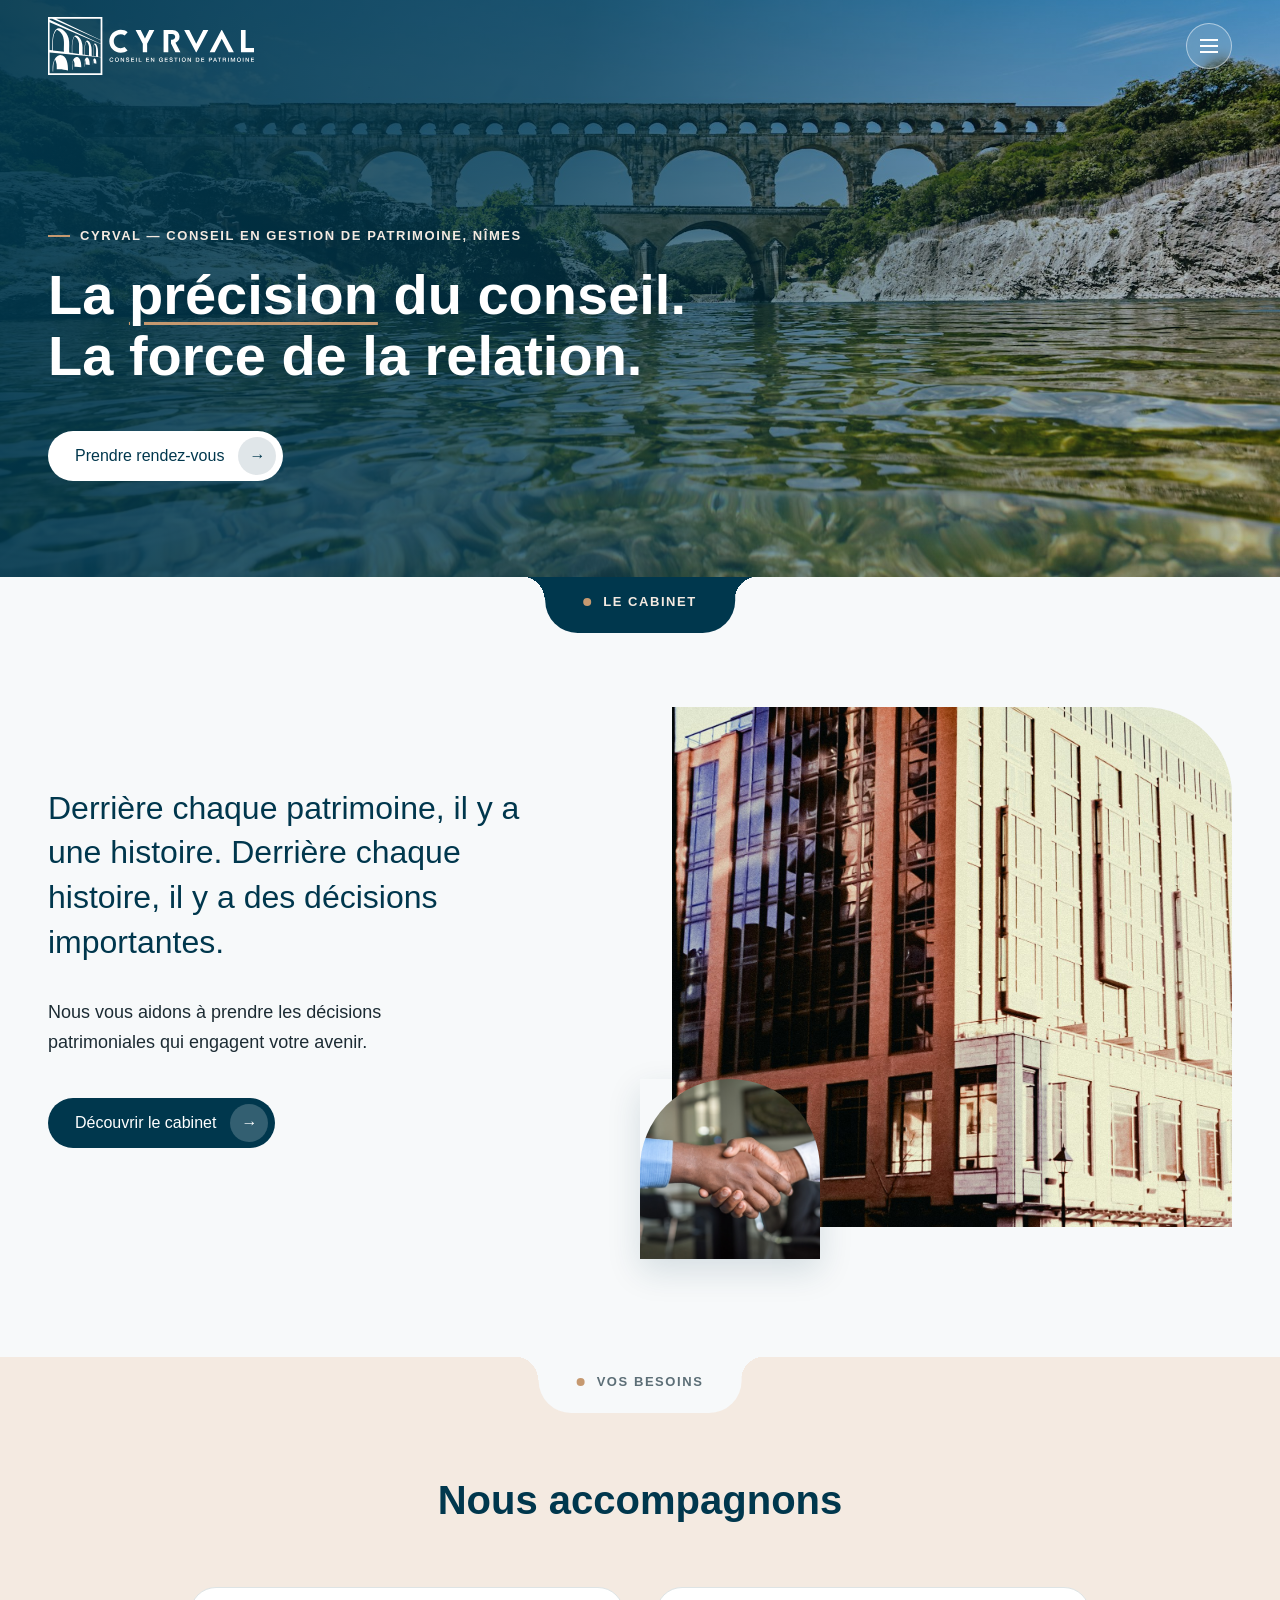
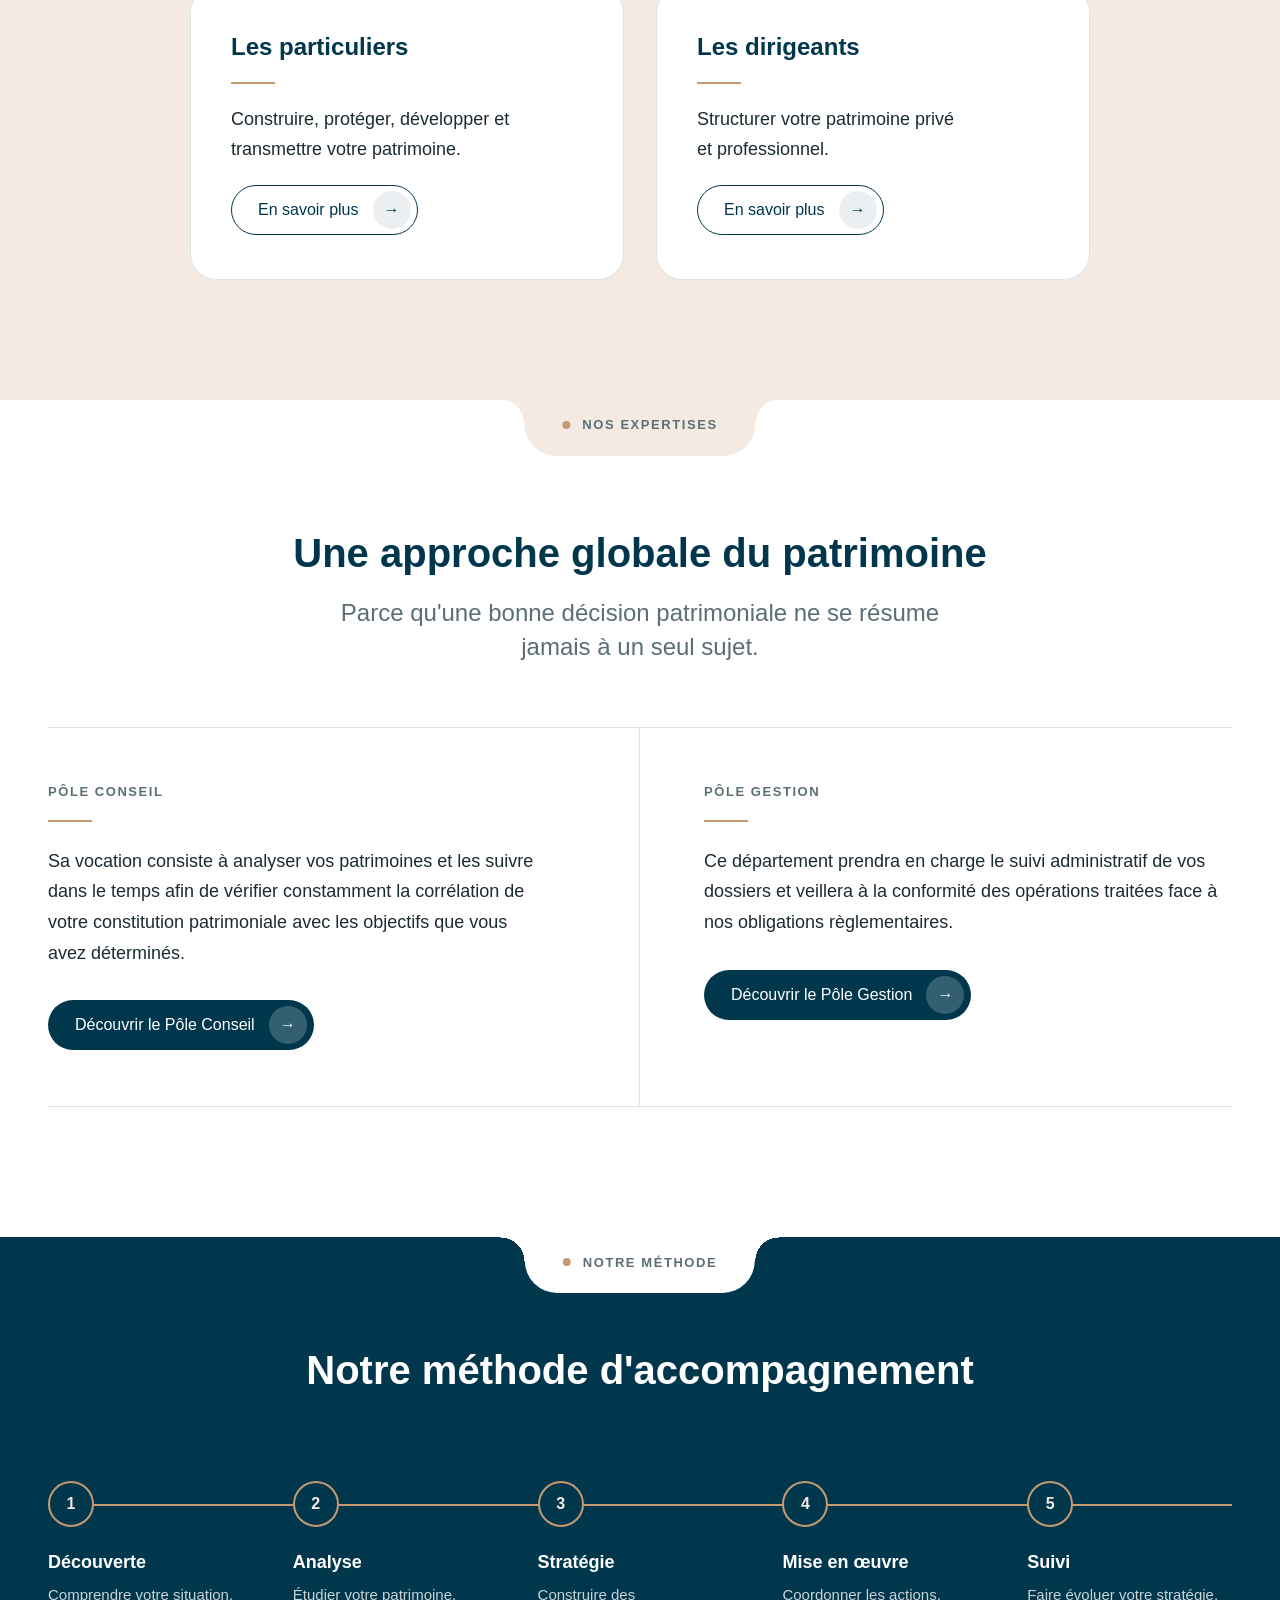
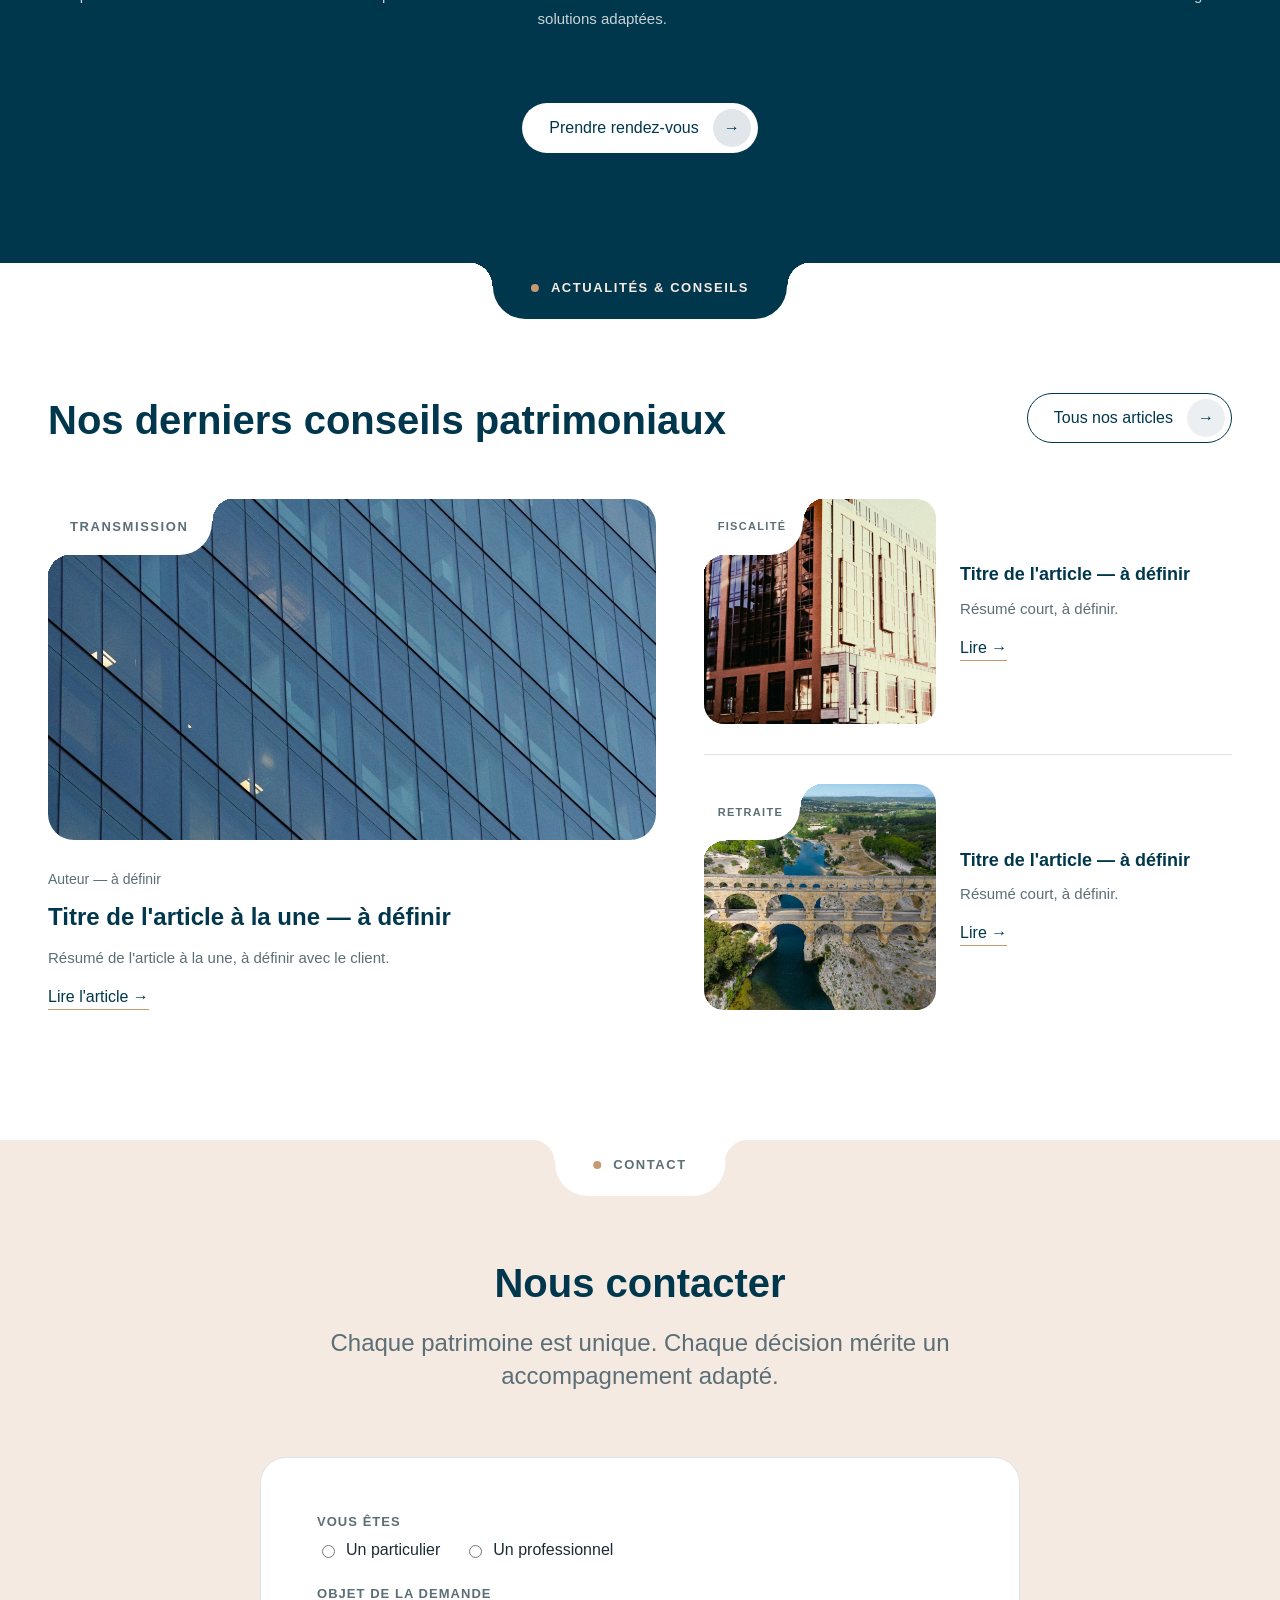
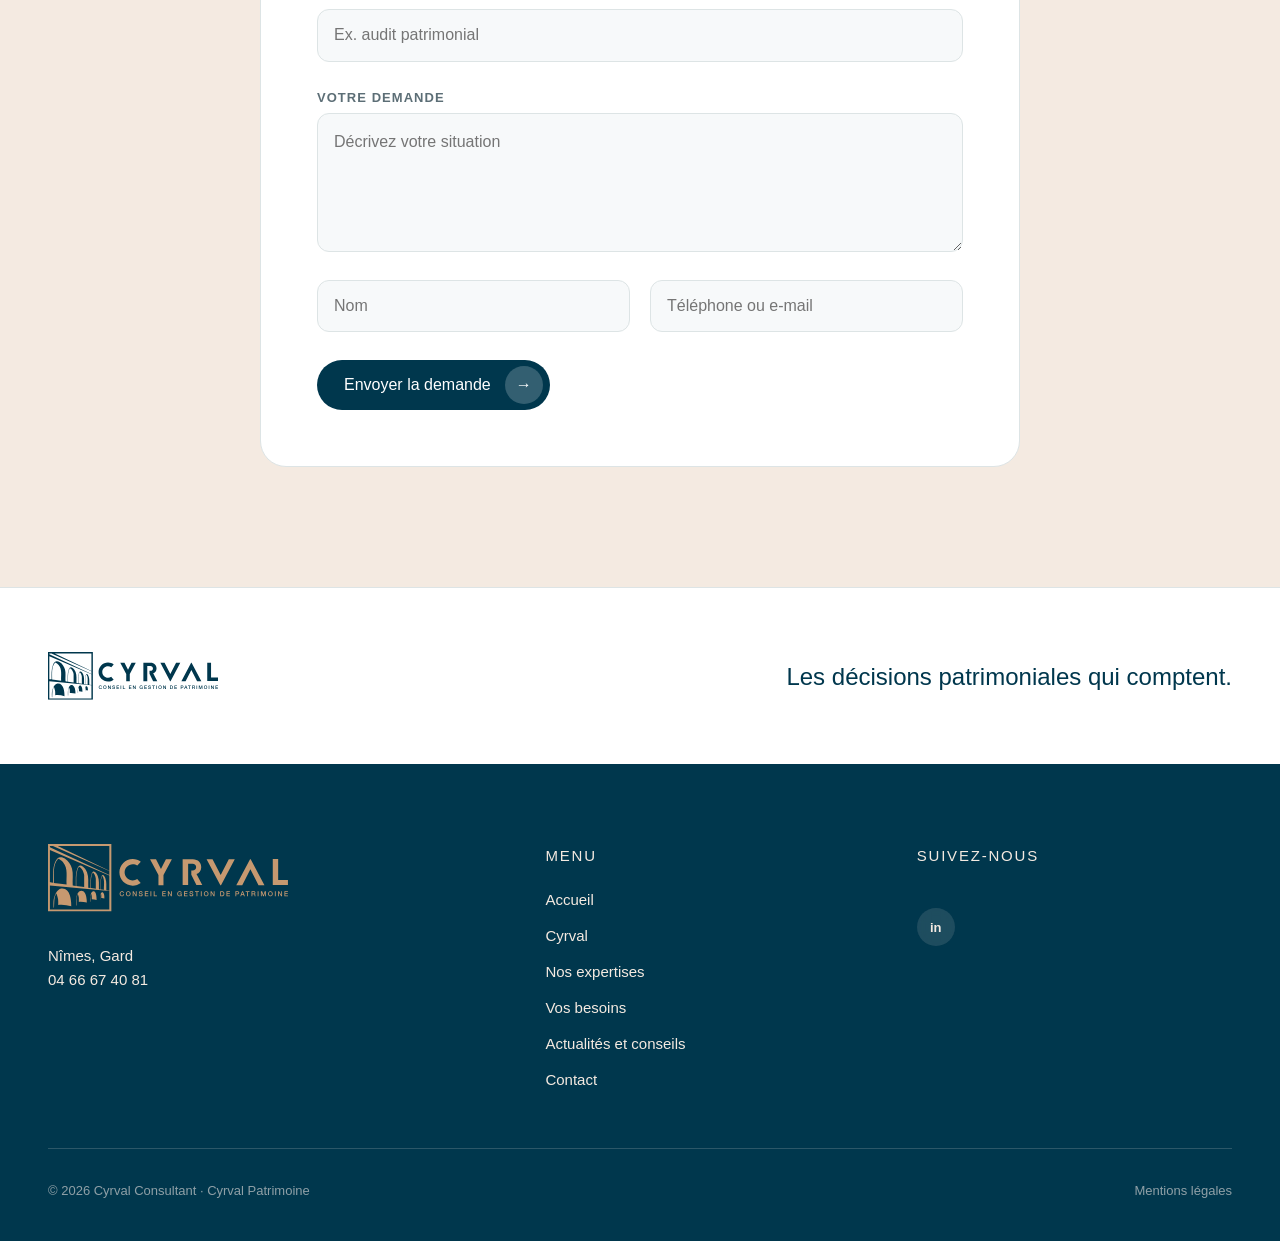
==== commit 1f8640ff: "Corrections client : Roboto, logo nav agrandi, libelle menu - Typo passee en Roboto (variable latin " ====
--- a/index.html
+++ b/index.html
@@ -70,7 +70,7 @@
 
     <nav class="nav" aria-label="Navigation principale">
       <a class="est-active" href="index.html" aria-current="page">Accueil</a>
-      <a href="#">Notre cabinet</a>
+      <a href="#">Cyrval</a>
       <a href="pole-conseil.html">Nos expertises</a>
       <a href="#besoins">Vos besoins</a>
       <a href="#actualites">Actualités et conseils</a>
@@ -90,7 +90,7 @@
   <div class="menu-mobile">
     <div class="menu-mobile__inner">
       <a class="est-active" href="index.html">Accueil</a>
-      <a href="#">Notre cabinet</a>
+      <a href="#">Cyrval</a>
       <a href="pole-conseil.html">Nos expertises</a>
       <a href="#besoins">Vos besoins</a>
       <a href="#actualites">Actualités et conseils</a>
@@ -351,7 +351,7 @@
         <p class="pied__titre">Menu</p>
         <nav class="pied__liens" aria-label="Navigation de pied de page">
           <a href="index.html">Accueil</a>
-          <a href="#">Notre cabinet</a>
+          <a href="#">Cyrval</a>
           <a href="pole-conseil.html">Nos expertises</a>
           <a href="#besoins">Vos besoins</a>
           <a href="#actualites">Actualités et conseils</a>
--- a/assets/css/cyrval.css
+++ b/assets/css/cyrval.css
@@ -9,11 +9,11 @@
 /* ---------- 1. Police ---------- */
 
 @font-face {
-  font-family: 'Inter';
+  font-family: 'Roboto';
   font-style: normal;
   font-weight: 100 900;
   font-display: swap;
-  src: url('../fonts/inter-latin-var.woff2') format('woff2');
+  src: url('../fonts/roboto-latin-var.woff2') format('woff2');
 }
 
 /* ---------- 2. Tokens ---------- */
@@ -35,7 +35,7 @@
   --fond: #F7F9FA;
 
   /* Typographie */
-  --font: 'Inter', 'Helvetica Neue', Helvetica, Arial, sans-serif;
+  --font: 'Roboto', 'Helvetica Neue', Helvetica, Arial, sans-serif;
   --t-hero: 56px;
   --t-hero-page: 44px;
   --t-section: 40px;
@@ -486,8 +486,8 @@
      Avant, le viewBox portait 44 % de vide et une seule variable faisait les
      deux : la ligne etait haute, le dessin petit. Les separer permet de
      grossir le dessin sans toucher a la hauteur du bandeau. */
-  --h-ligne: 57px;      /* hauteur de la ligne, pilote le bandeau */
-  --h-logo: 42px;       /* hauteur du dessin lui-meme */
+  --h-ligne: 66px;      /* hauteur de la ligne, pilote le bandeau */
+  --h-logo: 58px;       /* hauteur du dessin lui-meme */
   position: fixed;
   top: 0; left: 0; right: 0;
   z-index: 100;
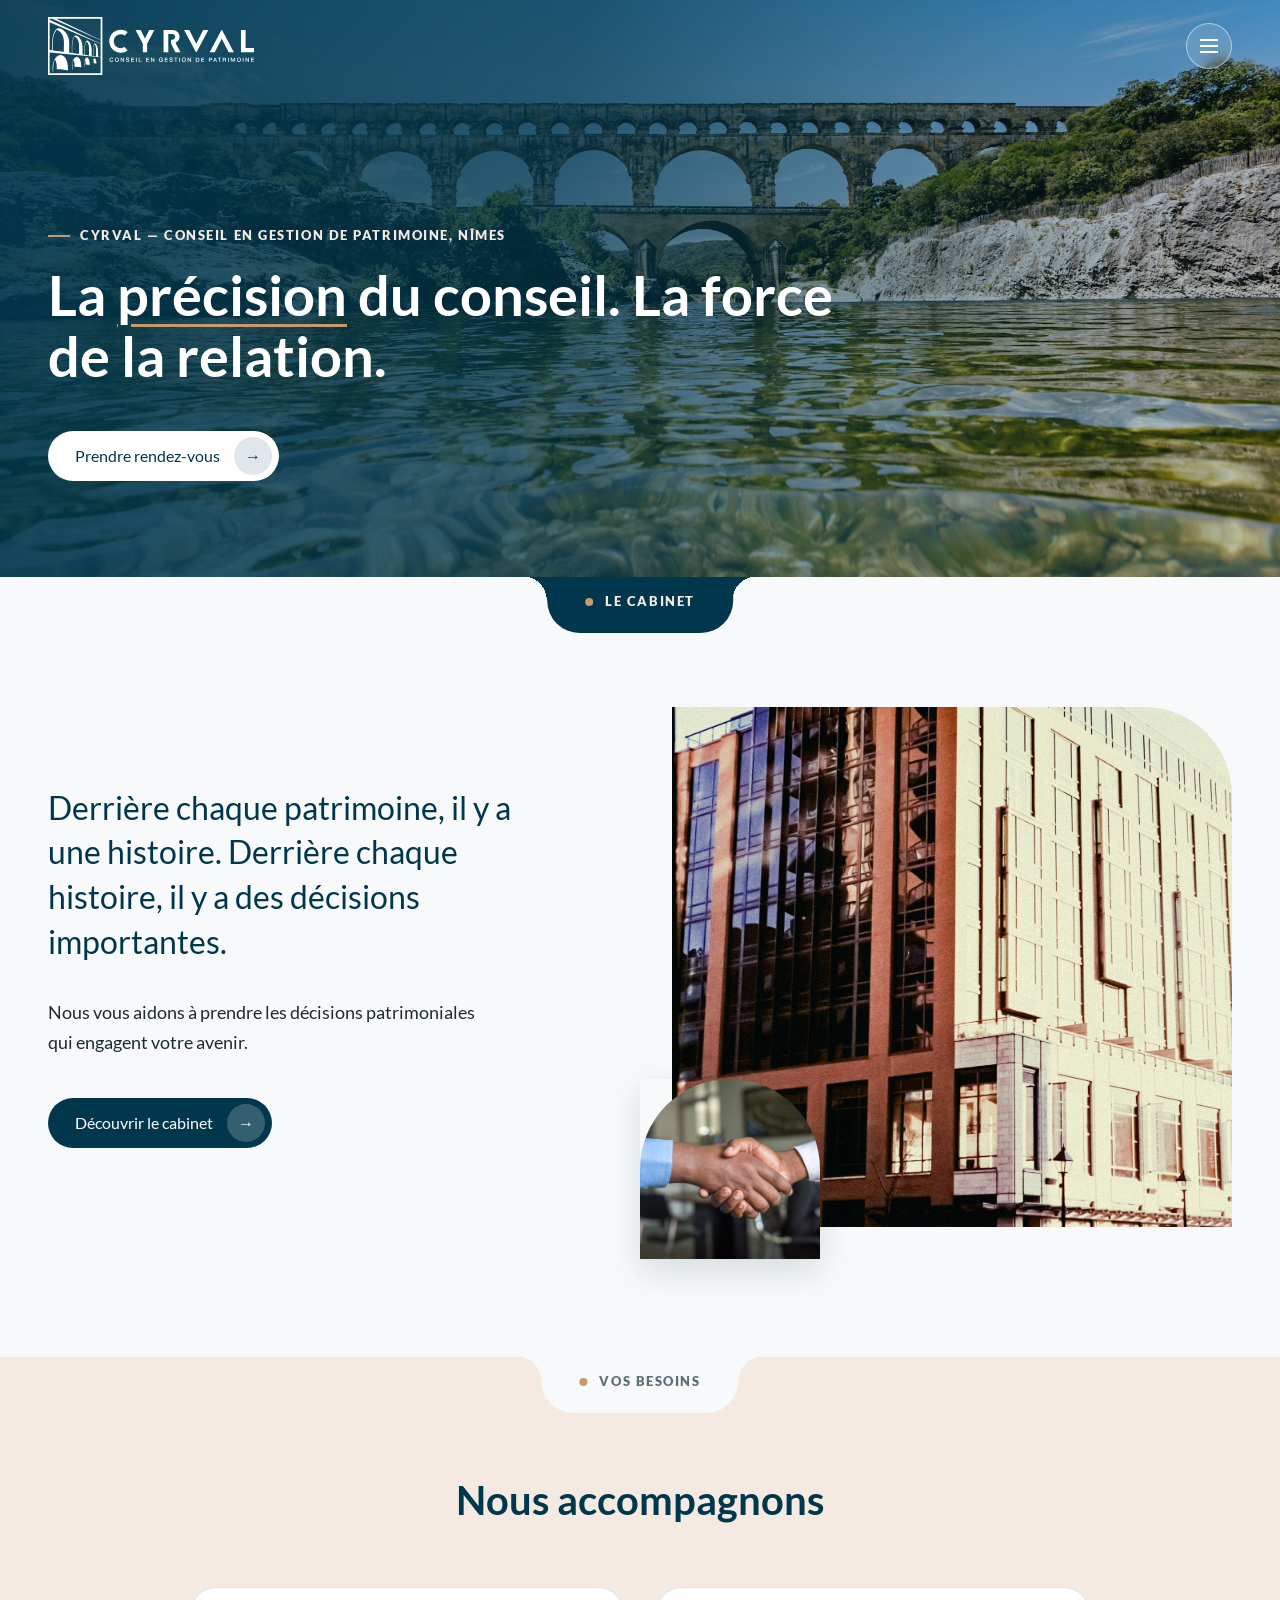
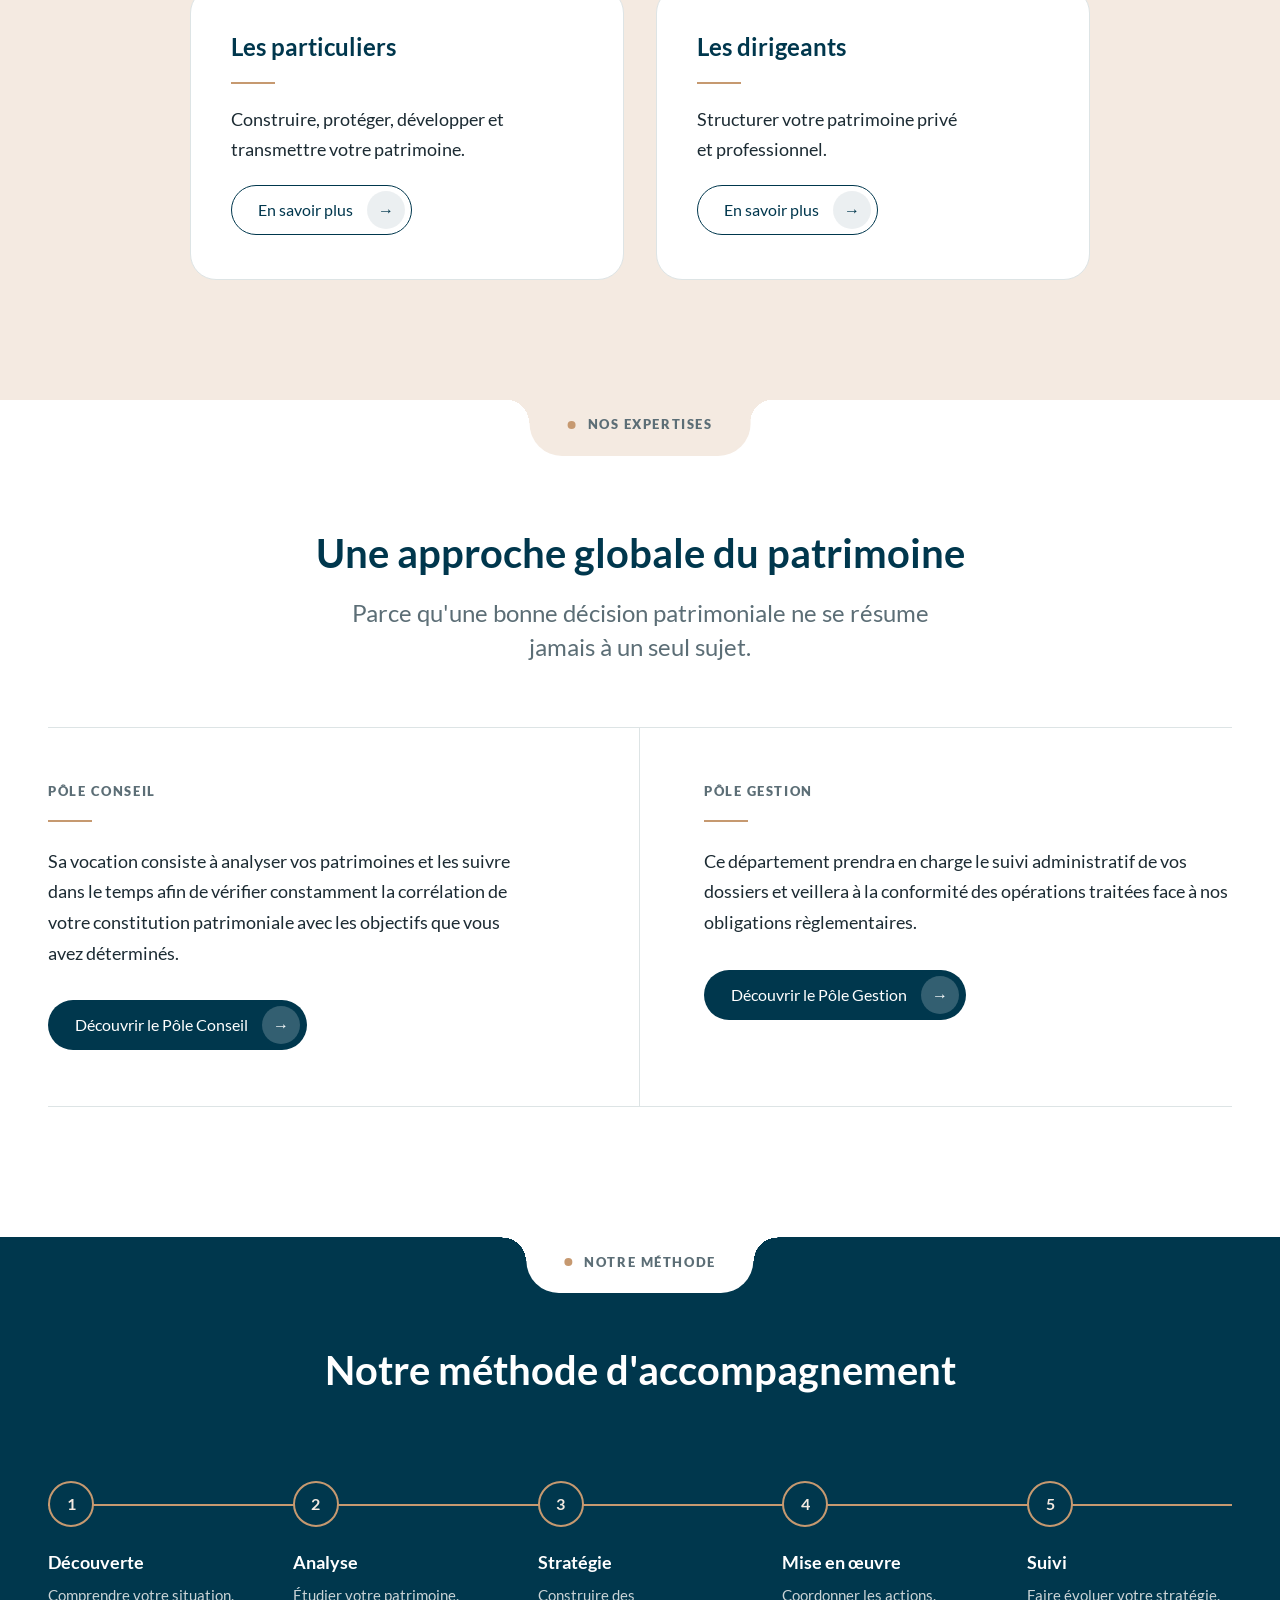
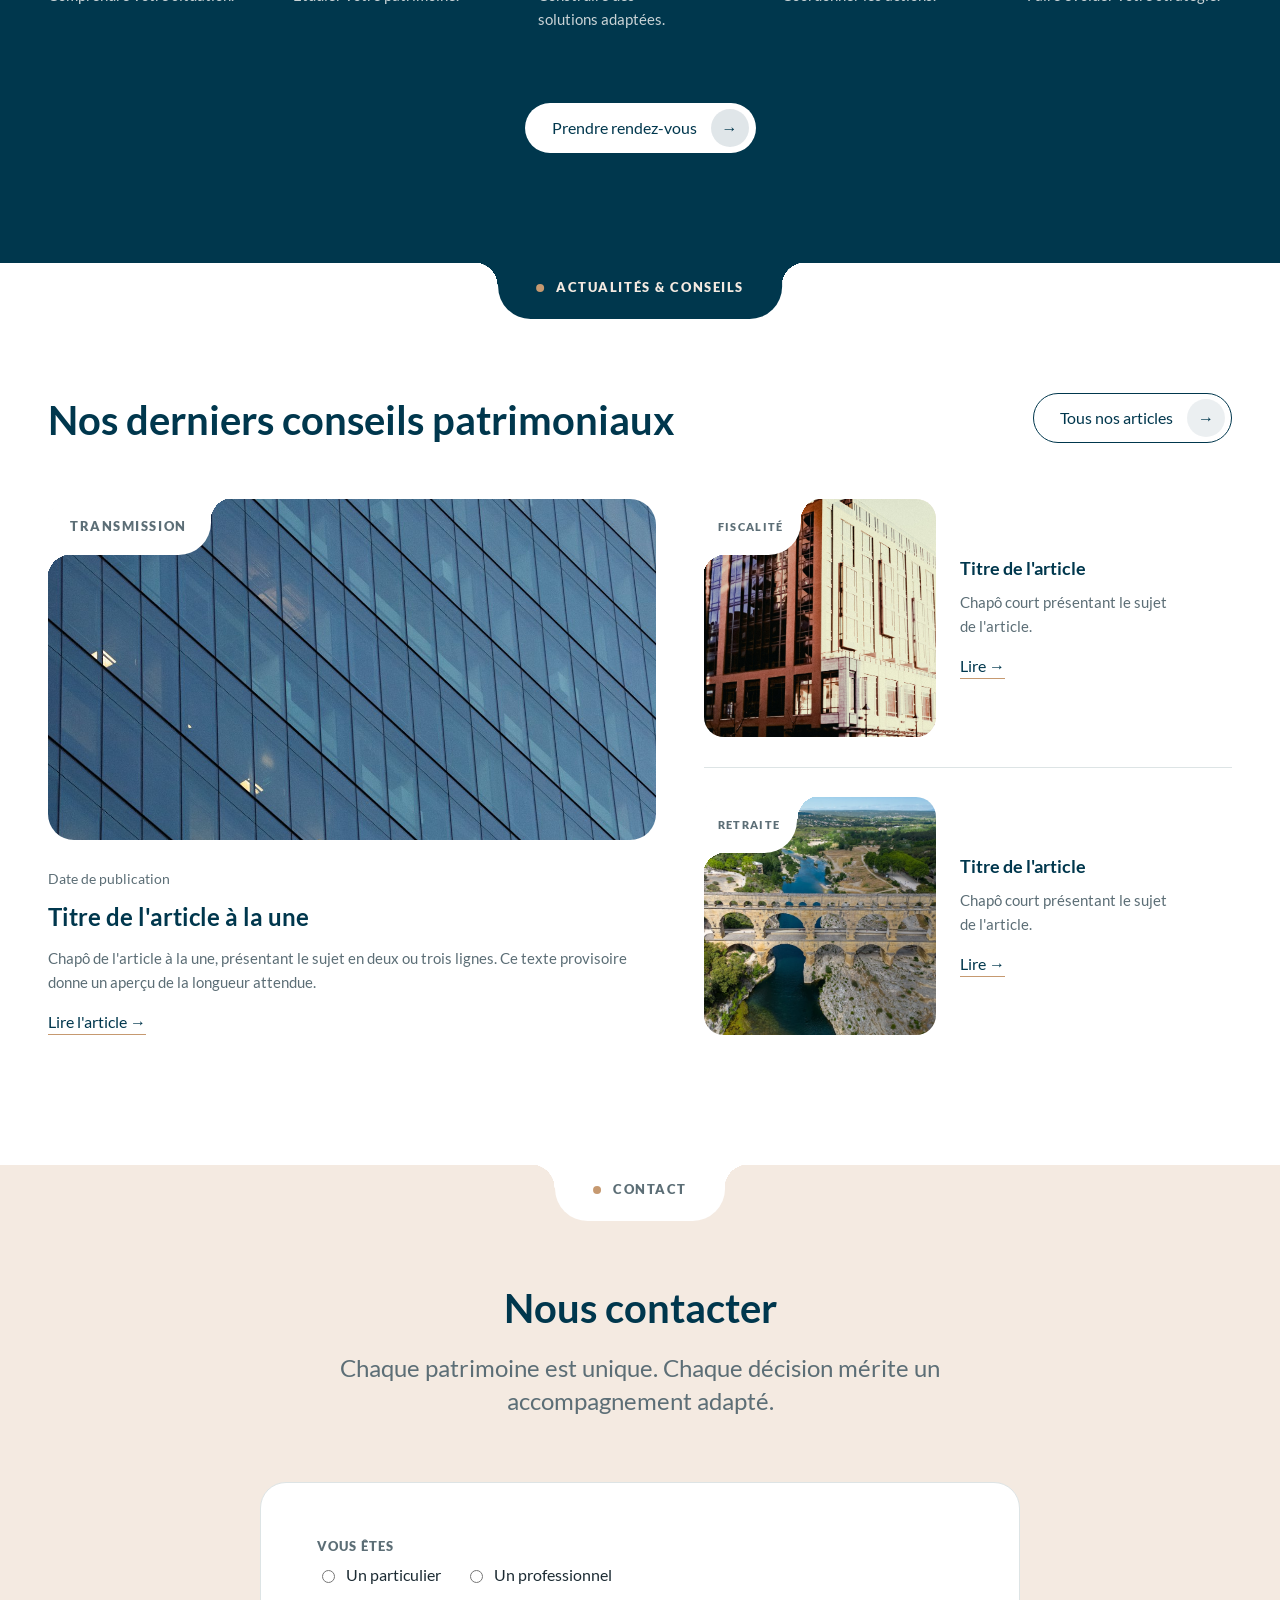
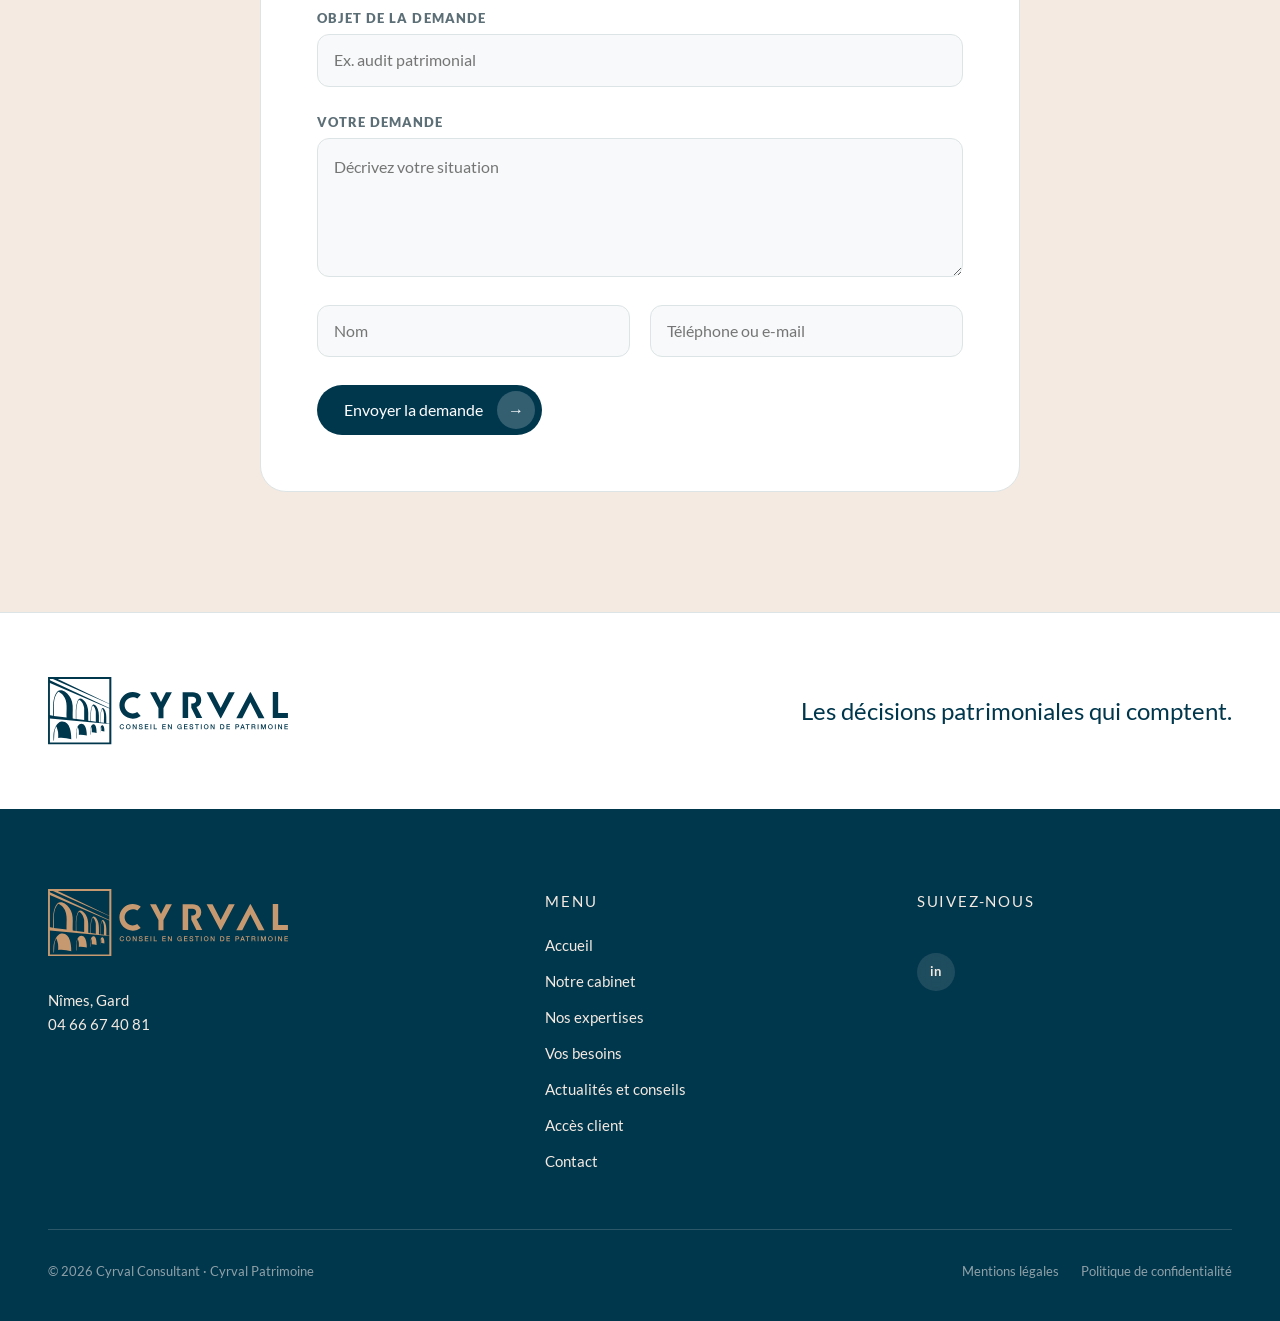
==== commit f80f7a58: "Pages Mentions legales et Politique de confidentialite Montees a partir de l'ancien site (donnees re" ====
--- a/index.html
+++ b/index.html
@@ -70,15 +70,34 @@
 
     <nav class="nav" aria-label="Navigation principale">
       <a class="est-active" href="index.html" aria-current="page">Accueil</a>
-      <a href="#">Cyrval</a>
-      <a href="pole-conseil.html">Nos expertises</a>
-      <a href="#besoins">Vos besoins</a>
-      <a href="#actualites">Actualités et conseils</a>
+      <div class="nav-groupe">
+        <button class="nav-groupe__label" type="button" aria-haspopup="true" aria-expanded="false">Notre cabinet</button>
+        <div class="nav-groupe__menu">
+          <a href="notre-histoire.html">Notre histoire</a>
+          <a href="notre-equipe.html">Notre équipe</a>
+          <a href="notre-methode.html">Notre méthode</a>
+        </div>
+      </div>
+      <div class="nav-groupe">
+        <button class="nav-groupe__label" type="button" aria-haspopup="true" aria-expanded="false">Nos expertises</button>
+        <div class="nav-groupe__menu">
+          <a href="pole-conseil.html">Pôle Conseil</a>
+          <a href="pole-gestion.html">Pôle Gestion</a>
+        </div>
+      </div>
+      <div class="nav-groupe">
+        <button class="nav-groupe__label" type="button" aria-haspopup="true" aria-expanded="false">Vos besoins</button>
+        <div class="nav-groupe__menu">
+          <a href="particuliers.html">Particuliers</a>
+          <a href="dirigeants.html">Dirigeants</a>
+        </div>
+      </div>
+      <a href="actualites.html">Actualités et conseils</a>
       <a href="#contact">Contact</a>
     </nav>
 
     <div class="entete__actions">
-      <a class="lien-acces" href="#">Accès client ↗</a>
+      <a class="lien-acces" href="acces-client.html">Accès client ↗</a>
       <a class="lien-linkedin" href="#" aria-label="CYRVAL sur LinkedIn">in</a>
     </div>
 
@@ -90,13 +109,20 @@
   <div class="menu-mobile">
     <div class="menu-mobile__inner">
       <a class="est-active" href="index.html">Accueil</a>
-      <a href="#">Cyrval</a>
-      <a href="pole-conseil.html">Nos expertises</a>
-      <a href="#besoins">Vos besoins</a>
-      <a href="#actualites">Actualités et conseils</a>
+      <p class="menu-mobile__rubrique">Notre cabinet</p>
+      <a class="menu-mobile__sous" href="notre-histoire.html">Notre histoire</a>
+      <a class="menu-mobile__sous" href="notre-equipe.html">Notre équipe</a>
+      <a class="menu-mobile__sous" href="notre-methode.html">Notre méthode</a>
+      <p class="menu-mobile__rubrique">Nos expertises</p>
+      <a class="menu-mobile__sous" href="pole-conseil.html">Pôle Conseil</a>
+      <a class="menu-mobile__sous" href="pole-gestion.html">Pôle Gestion</a>
+      <p class="menu-mobile__rubrique">Vos besoins</p>
+      <a class="menu-mobile__sous" href="particuliers.html">Particuliers</a>
+      <a class="menu-mobile__sous" href="dirigeants.html">Dirigeants</a>
+      <a href="actualites.html">Actualités et conseils</a>
       <a href="#contact">Contact</a>
       <div class="menu-mobile__pied">
-        <a class="lien-acces" href="#">Accès client ↗</a>
+        <a class="lien-acces" href="acces-client.html">Accès client ↗</a>
         <a class="lien-linkedin" href="#" aria-label="CYRVAL sur LinkedIn">in</a>
       </div>
     </div>
@@ -127,7 +153,7 @@
       <div class="manifeste__texte">
         <p class="manifeste__phrase">Derrière chaque patrimoine, il y a une histoire. Derrière chaque histoire, il y a des décisions importantes.</p>
         <p class="manifeste__intro">Nous vous aidons à prendre les décisions patrimoniales qui engagent votre avenir.</p>
-        <a class="btn" href="#">Découvrir le cabinet<span class="btn__fleche" aria-hidden="true">→</span></a>
+        <a class="btn" href="notre-histoire.html">Découvrir le cabinet<span class="btn__fleche" aria-hidden="true">→</span></a>
       </div>
       <div class="manifeste__visuel">
         <div class="media media--biseau">
@@ -187,7 +213,7 @@
               <p class="pole__label">Pôle Gestion</p>
               <div class="filet-or"></div>
               <p class="pole__texte">Ce département prendra en charge le suivi administratif de vos dossiers et veillera à la conformité des opérations traitées face à nos obligations règlementaires.</p>
-              <a class="btn" href="#">Découvrir le Pôle Gestion<span class="btn__fleche" aria-hidden="true">→</span></a>
+              <a class="btn" href="pole-gestion.html">Découvrir le Pôle Gestion<span class="btn__fleche" aria-hidden="true">→</span></a>
             </div>
           </div>
         </div>
@@ -241,7 +267,7 @@
     <div class="wrap">
       <div class="actus__entete">
         <h2 class="titre-section">Nos derniers conseils patrimoniaux</h2>
-        <a class="btn btn--secondaire" href="#">Tous nos articles<span class="btn__fleche" aria-hidden="true">→</span></a>
+        <a class="btn btn--secondaire" href="actualites.html">Tous nos articles<span class="btn__fleche" aria-hidden="true">→</span></a>
       </div>
 
       <div class="actus__grille reveal" data-reveal>
@@ -254,10 +280,10 @@
             <p class="decroche decroche--coin">Transmission</p>
           </div>
           <div class="article__corps">
-            <p class="article__auteur">Auteur — à définir</p>
-            <h3 class="article__titre">Titre de l'article à la une — à définir</h3>
-            <p class="article__resume">Résumé de l'article à la une, à définir avec le client.</p>
-            <a class="lien-fleche" href="#">Lire l'article →</a>
+            <p class="article__auteur">Date de publication</p>
+            <h3 class="article__titre">Titre de l'article à la une</h3>
+            <p class="article__resume">Chapô de l'article à la une, présentant le sujet en deux ou trois lignes. Ce texte provisoire donne un aperçu de la longueur attendue.</p>
+            <a class="lien-fleche" href="article.html">Lire l'article →</a>
           </div>
         </article>
 
@@ -270,9 +296,9 @@
               <p class="decroche decroche--coin">Fiscalité</p>
             </div>
             <div class="article__corps">
-              <h3 class="article__titre">Titre de l'article — à définir</h3>
-              <p class="article__resume">Résumé court, à définir.</p>
-              <a class="lien-fleche" href="#">Lire →</a>
+              <h3 class="article__titre">Titre de l'article</h3>
+              <p class="article__resume">Chapô court présentant le sujet de l'article.</p>
+              <a class="lien-fleche" href="article.html">Lire →</a>
             </div>
           </article>
           <article class="article article--breve">
@@ -283,9 +309,9 @@
               <p class="decroche decroche--coin">Retraite</p>
             </div>
             <div class="article__corps">
-              <h3 class="article__titre">Titre de l'article — à définir</h3>
-              <p class="article__resume">Résumé court, à définir.</p>
-              <a class="lien-fleche" href="#">Lire →</a>
+              <h3 class="article__titre">Titre de l'article</h3>
+              <p class="article__resume">Chapô court présentant le sujet de l'article.</p>
+              <a class="lien-fleche" href="article.html">Lire →</a>
             </div>
           </article>
         </div>
@@ -351,10 +377,11 @@
         <p class="pied__titre">Menu</p>
         <nav class="pied__liens" aria-label="Navigation de pied de page">
           <a href="index.html">Accueil</a>
-          <a href="#">Cyrval</a>
+          <a href="notre-histoire.html">Notre cabinet</a>
           <a href="pole-conseil.html">Nos expertises</a>
-          <a href="#besoins">Vos besoins</a>
-          <a href="#actualites">Actualités et conseils</a>
+          <a href="particuliers.html">Vos besoins</a>
+          <a href="actualites.html">Actualités et conseils</a>
+          <a href="acces-client.html">Accès client</a>
           <a href="#contact">Contact</a>
         </nav>
       </div>
@@ -365,7 +392,10 @@
     </div>
     <div class="pied__bas">
       <span>© 2026 Cyrval Consultant · Cyrval Patrimoine</span>
-      <a href="#">Mentions légales</a>
+      <span class="pied__legal">
+        <a href="mentions-legales.html">Mentions légales</a>
+        <a href="politique-confidentialite.html">Politique de confidentialité</a>
+      </span>
     </div>
   </div>
 </footer>
--- a/assets/css/cyrval.css
+++ b/assets/css/cyrval.css
@@ -8,12 +8,31 @@
 
 /* ---------- 1. Police ---------- */
 
+/* Lato n'existe qu'en graisses discretes : 400, 700 et 900 couvrent la
+   maquette. Les 500 (medium) rendus par le navigateur retombent sur le 400,
+   les 600 (semibold) sur le 700. Le 900 (black) est reserve aux capitales. */
 @font-face {
-  font-family: 'Roboto';
+  font-family: 'Lato';
   font-style: normal;
-  font-weight: 100 900;
+  font-weight: 400;
   font-display: swap;
-  src: url('../fonts/roboto-latin-var.woff2') format('woff2');
+  src: url('../fonts/lato-latin-400.woff2') format('woff2');
+}
+
+@font-face {
+  font-family: 'Lato';
+  font-style: normal;
+  font-weight: 700;
+  font-display: swap;
+  src: url('../fonts/lato-latin-700.woff2') format('woff2');
+}
+
+@font-face {
+  font-family: 'Lato';
+  font-style: normal;
+  font-weight: 900;
+  font-display: swap;
+  src: url('../fonts/lato-latin-900.woff2') format('woff2');
 }
 
 /* ---------- 2. Tokens ---------- */
@@ -35,7 +54,7 @@
   --fond: #F7F9FA;
 
   /* Typographie */
-  --font: 'Roboto', 'Helvetica Neue', Helvetica, Arial, sans-serif;
+  --font: 'Lato', 'Helvetica Neue', Helvetica, Arial, sans-serif;
   --t-hero: 56px;
   --t-hero-page: 44px;
   --t-section: 40px;
@@ -105,7 +124,7 @@
   align-items: center;
   gap: 10px;
   margin-bottom: 20px;
-  font: 600 13px/1.2 var(--font);
+  font: 900 13px/1.2 var(--font);
   letter-spacing: .12em;
   text-transform: uppercase;
   color: var(--gris);
@@ -178,7 +197,10 @@
 }
 
 @media (prefers-reduced-motion: reduce) {
-  .js .reveal { opacity: 1; transform: none; transition: none; }
+  .js .reveal,
+  .js .etape,
+  .js .domaine,
+  .js .parcours__etape { opacity: 1; transform: none; transition: none; }
   * { scroll-behavior: auto !important; }
 }
 
@@ -272,7 +294,7 @@
   padding: 0 38px 6px;
   margin: 0;
   background: var(--precedent);
-  font: 600 13px/1 var(--font);
+  font: 900 13px/1 var(--font);
   letter-spacing: .12em;
   text-transform: uppercase;
   color: var(--gris);
@@ -556,7 +578,7 @@
    apparaît sans décaler la navigation. */
 .nav a {
   position: relative;
-  font: 600 12px/1 var(--font);
+  font: 900 12px/1 var(--font);
   letter-spacing: .08em;
   text-transform: uppercase;
   color: var(--encre);
@@ -584,6 +606,101 @@
 .nav a:hover::before,
 .nav a.est-active::before { opacity: 1; transform: scale(1); }
 
+/* Rubrique à sous-pages : libellé non cliquable + menu déroulant */
+.nav-groupe { position: relative; display: flex; align-items: center; }
+
+.nav-groupe__label {
+  position: relative;
+  display: inline-flex;
+  align-items: center;
+  gap: 7px;
+  padding: 0;
+  border: 0;
+  background: none;
+  cursor: pointer;
+  font: 900 12px/1 var(--font);
+  letter-spacing: .08em;
+  text-transform: uppercase;
+  color: var(--encre);
+  transition: color .2s ease;
+}
+
+.nav-groupe__label::after {
+  content: '';
+  width: 5px; height: 5px;
+  margin-top: -2px;
+  border-right: 1.5px solid currentColor;
+  border-bottom: 1.5px solid currentColor;
+  transform: rotate(45deg);
+  opacity: .55;
+  transition: transform .2s ease, opacity .2s ease;
+}
+
+.nav-groupe:hover .nav-groupe__label,
+.nav-groupe:focus-within .nav-groupe__label,
+.nav-groupe__label.est-active { color: var(--bleu); }
+
+.nav-groupe:hover .nav-groupe__label::after,
+.nav-groupe:focus-within .nav-groupe__label::after { transform: rotate(225deg); opacity: 1; }
+
+/* La pastille dorée de la rubrique active, comme les liens simples */
+.nav-groupe__label.est-active::before {
+  content: '';
+  position: absolute;
+  left: -13px;
+  top: 50%;
+  width: 6px; height: 6px;
+  margin-top: -3px;
+  border-radius: 50%;
+  background: var(--or);
+}
+
+.nav-groupe__menu {
+  position: absolute;
+  top: 100%;
+  left: 50%;
+  min-width: 210px;
+  transform: translateX(-50%) translateY(10px);
+  background: var(--blanc);
+  border: 1px solid var(--bord);
+  border-radius: 14px;
+  box-shadow: 0 18px 36px rgba(0, 55, 77, .14);
+  padding: 8px;
+  display: flex;
+  flex-direction: column;
+  gap: 2px;
+  opacity: 0;
+  visibility: hidden;
+  transition: opacity .2s ease, transform .2s ease, visibility .2s;
+  z-index: 20;
+}
+
+.nav-groupe:hover .nav-groupe__menu,
+.nav-groupe:focus-within .nav-groupe__menu {
+  opacity: 1;
+  visibility: visible;
+  transform: translateX(-50%) translateY(6px);
+}
+
+/* Les entrées du déroulé n'héritent pas du style capitales/pastille de .nav a */
+.nav-groupe__menu a {
+  position: static;
+  padding: 11px 14px;
+  border-radius: 9px;
+  font: 700 13px/1.3 var(--font);
+  letter-spacing: .01em;
+  text-transform: none;
+  color: var(--encre);
+  text-decoration: none;
+  white-space: nowrap;
+  transition: background .15s ease, color .15s ease;
+}
+
+.nav-groupe__menu a::before { display: none; }
+
+.nav-groupe__menu a:hover,
+.nav-groupe__menu a.est-active { background: var(--fond); color: var(--bleu); }
+
 .entete__actions {
   display: flex;
   align-items: center;
@@ -596,7 +713,7 @@
    il n'y a plus rien à flouter derrière, et il coûterait une couche de
    composition pour rien. */
 .lien-acces {
-  font: 600 12px/1 var(--font);
+  font: 900 12px/1 var(--font);
   letter-spacing: .08em;
   text-transform: uppercase;
   text-decoration: none;
@@ -728,6 +845,17 @@
 
 .menu-mobile a.est-active { color: var(--bleu); font-weight: 500; }
 
+.menu-mobile__rubrique {
+  margin: 0;
+  padding: 20px 0 6px;
+  font: 900 12px/1 var(--font);
+  letter-spacing: .08em;
+  text-transform: uppercase;
+  color: var(--gris);
+}
+
+.menu-mobile a.menu-mobile__sous { padding-left: 16px; font-size: 16px; }
+
 .menu-mobile__pied {
   display: flex;
   align-items: center;
@@ -867,6 +995,12 @@
   margin: 0 auto;
 }
 
+.grille-trois {
+  display: grid;
+  grid-template-columns: repeat(3, 1fr);
+  gap: 32px;
+}
+
 /* 8.3 Les deux pôles */
 
 .poles {
@@ -885,7 +1019,7 @@
 .pole:last-child { padding: 56px 0 56px 64px; }
 
 .pole__label {
-  font: 600 13px/1.2 var(--font);
+  font: 900 13px/1.2 var(--font);
   letter-spacing: .12em;
   text-transform: uppercase;
   color: var(--gris);
@@ -1188,7 +1322,7 @@
 
 .champ__label,
 .formulaire__legende {
-  font: 600 13px/1.2 var(--font);
+  font: 900 13px/1.2 var(--font);
   letter-spacing: .08em;
   text-transform: uppercase;
   color: var(--gris);
@@ -1253,7 +1387,7 @@
 }
 
 .signature__inner svg {
-  width: 170px; height: 47.86px;
+  width: 240px; height: 67.56px;
   color: var(--bleu);
   flex-shrink: 0;
 }
@@ -1300,7 +1434,7 @@
 }
 
 .pied__titre {
-  font: 600 13px/1.2 var(--font);
+  font: 900 13px/1.2 var(--font);
   letter-spacing: .12em;
   text-transform: uppercase;
   color: var(--or);
@@ -1356,15 +1490,454 @@
 
 .pied__bas a:hover { color: var(--sable); }
 
+.pied__legal { display: flex; gap: 22px; flex-wrap: wrap; }
+
 /* =============================================================
-   13. Responsive
+   13. Actualités : liste (archive) et article (single)
+   ============================================================= */
+
+/* 13.1 Filtres par thème */
+
+.filtres {
+  display: flex;
+  flex-wrap: wrap;
+  justify-content: center;
+  gap: 12px;
+  margin-bottom: 56px;
+}
+
+.chip {
+  padding: 10px 20px;
+  border-radius: 999px;
+  border: 1px solid var(--bord);
+  background: var(--blanc);
+  font: 900 12px/1 var(--font);
+  letter-spacing: .08em;
+  text-transform: uppercase;
+  color: var(--gris);
+  text-decoration: none;
+  cursor: pointer;
+  transition: color .2s ease, border-color .2s ease, background .2s ease;
+}
+
+.chip:hover { border-color: var(--bleu); color: var(--bleu); }
+.chip.est-active { background: var(--bleu); border-color: var(--bleu); color: var(--blanc); }
+
+/* 13.2 Grille d'archive : des articles de taille égale, trois par ligne.
+   Même composant .article que l'accueil, mais le visuel prend un rapport
+   fixe pour que toutes les cartes s'alignent. */
+
+.actus-grille {
+  display: grid;
+  grid-template-columns: repeat(3, 1fr);
+  gap: 56px 40px;
+}
+
+.actus-grille .article__media { aspect-ratio: 3 / 2; }
+.actus-grille .article__corps { padding-top: 22px; }
+
+/* 13.3 Pagination */
+
+.pagination {
+  display: flex;
+  align-items: center;
+  justify-content: center;
+  gap: 8px;
+  margin-top: 72px;
+}
+
+.pagination a,
+.pagination span {
+  min-width: 42px;
+  height: 42px;
+  padding: 0 8px;
+  display: inline-flex;
+  align-items: center;
+  justify-content: center;
+  border-radius: 999px;
+  font: 600 15px/1 var(--font);
+  text-decoration: none;
+  color: var(--gris);
+  border: 1px solid transparent;
+  transition: color .2s ease, border-color .2s ease, background .2s ease;
+}
+
+.pagination a:hover { color: var(--bleu); border-color: var(--bord); }
+.pagination .est-active { background: var(--bleu); color: var(--blanc); }
+.pagination .pagination__fleche { color: var(--bleu); }
+.pagination .est-desactive { color: var(--gris-clair); pointer-events: none; }
+
+/* 13.4 En-tête d'article : le hero bleu porte le thème, la date et la durée */
+
+.hero-page__meta {
+  display: flex;
+  align-items: center;
+  flex-wrap: wrap;
+  gap: 14px;
+  margin-top: 28px;
+  font: 400 14px/1.5 var(--font);
+  color: var(--clair-sur-fonce);
+}
+
+.hero-page__meta .puce-theme {
+  font: 900 12px/1 var(--font);
+  letter-spacing: .08em;
+  text-transform: uppercase;
+  color: var(--bleu);
+  background: var(--sable);
+  padding: 8px 14px;
+  border-radius: 999px;
+}
+
+.hero-page__meta .sep { opacity: .45; }
+
+/* 13.5 Corps d'article : une colonne lisible, centrée */
+
+.retour-actus {
+  display: inline-flex;
+  align-items: center;
+  gap: 10px;
+  margin-bottom: 44px;
+  font: 900 12px/1 var(--font);
+  letter-spacing: .08em;
+  text-transform: uppercase;
+  color: var(--gris);
+  text-decoration: none;
+  transition: color .2s ease;
+}
+
+.retour-actus:hover { color: var(--bleu); }
+
+.article-colonne {
+  max-width: 760px;
+  margin: 0 auto;
+}
+
+.corps-article {
+  max-width: 760px;
+  margin: 0 auto;
+}
+
+.corps-article > * + * { margin-top: 28px; }
+
+.corps-article .chapo {
+  max-width: none;
+  color: var(--bleu);
+}
+
+.corps-article p {
+  font: 400 18px/1.75 var(--font);
+  color: var(--encre);
+}
+
+.corps-article h2 {
+  font: 600 26px/1.35 var(--font);
+  color: var(--bleu);
+  margin-top: 12px;
+}
+
+.corps-article ul {
+  margin: 0;
+  padding-left: 24px;
+}
+
+.corps-article li {
+  font: 400 18px/1.75 var(--font);
+  color: var(--encre);
+}
+
+.corps-article li + li { margin-top: 8px; }
+
+.corps-article li::marker { color: var(--or); }
+
+.corps-article blockquote {
+  margin: 8px 0;
+  padding-left: 28px;
+  border-left: 3px solid var(--or);
+  font: 400 24px/1.5 var(--font);
+  color: var(--bleu);
+}
+
+.corps-article figure { margin: 8px 0; }
+
+.corps-article figure img {
+  display: block;
+  width: 100%;
+  border-radius: var(--r-arrondi);
+}
+
+.corps-article figcaption {
+  margin-top: 12px;
+  font: 400 14px/1.6 var(--font);
+  color: var(--gris);
+  text-align: center;
+}
+
+/* Partage, en bas de l'article */
+.partage {
+  display: flex;
+  align-items: center;
+  gap: 16px;
+  max-width: 760px;
+  margin: 56px auto 0;
+  padding-top: 32px;
+  border-top: 1px solid var(--bord);
+}
+
+.partage__label {
+  font: 900 12px/1 var(--font);
+  letter-spacing: .08em;
+  text-transform: uppercase;
+  color: var(--gris);
+}
+
+.partage__liens { display: flex; gap: 10px; }
+
+.partage__liens a {
+  width: 38px; height: 38px;
+  border-radius: 50%;
+  display: inline-flex;
+  align-items: center;
+  justify-content: center;
+  font: 700 13px/1 var(--font);
+  text-decoration: none;
+  color: var(--bleu);
+  background: var(--fond);
+  border: 1px solid var(--bord);
+  transition: background .2s ease, color .2s ease, border-color .2s ease;
+}
+
+.partage__liens a:hover { background: var(--bleu); color: var(--blanc); border-color: var(--bleu); }
+
+/* =============================================================
+   13bis. Pages intérieures : équipe, parcours, portails
+   ============================================================= */
+
+/* Équipe : cartes membres, photo ronde */
+.equipe {
+  display: grid;
+  grid-template-columns: repeat(3, 1fr);
+  gap: 48px 40px;
+  max-width: 1100px;
+  margin: 0 auto;
+}
+
+.membre { text-align: center; }
+
+.membre__photo {
+  width: 176px; height: 176px;
+  margin: 0 auto 26px;
+  border-radius: 50%;
+  overflow: hidden;
+  background: var(--sable);
+}
+
+.membre__photo img { width: 100%; height: 100%; object-fit: cover; display: block; }
+
+.membre__nom { font: 600 var(--t-carte) / 1.2 var(--font); color: var(--bleu); }
+
+.membre__fonction {
+  margin: 8px 0 16px;
+  font: 900 12px/1.2 var(--font);
+  letter-spacing: .08em;
+  text-transform: uppercase;
+  color: var(--or);
+}
+
+.membre__bio {
+  max-width: 320px;
+  margin: 0 auto;
+  font: 400 16px/1.7 var(--font);
+  color: var(--gris);
+}
+
+/* Parcours vertical, animé au défilement (Notre méthode).
+   Réutilise les hameçons JS data-sequence="verticale" / data-etape /
+   data-progression : le filet doré central se remplit au scroll. */
+.parcours {
+  position: relative;
+  max-width: 900px;
+  margin: 0 auto;
+}
+
+.parcours__rail,
+.parcours__progression {
+  position: absolute;
+  top: 8px;
+  left: 50%;
+  width: 2px;
+  transform: translateX(-50%);
+}
+
+.parcours__rail { bottom: 8px; background: var(--bord); }
+.parcours__progression { height: 0; background: var(--or); transition: height .6s ease; }
+
+.parcours__etape {
+  position: relative;
+  width: 50%;
+  margin-bottom: 56px;
+  padding: 0 52px;
+}
+
+.parcours__etape:last-child { margin-bottom: 0; }
+.parcours__etape:nth-of-type(odd) { text-align: right; }
+.parcours__etape:nth-of-type(even) { margin-left: 50%; text-align: left; }
+
+.parcours__etape::before {
+  content: '';
+  position: absolute;
+  top: 4px;
+  width: 18px; height: 18px;
+  border-radius: 50%;
+  background: var(--blanc);
+  border: 3px solid var(--or);
+  z-index: 1;
+}
+
+.parcours__etape:nth-of-type(odd)::before { right: -9px; }
+.parcours__etape:nth-of-type(even)::before { left: -9px; }
+
+.js .parcours__etape {
+  opacity: 0;
+  transform: translateY(16px);
+  transition: opacity .5s ease, transform .5s ease;
+}
+
+.js .parcours__etape.est-visible { opacity: 1; transform: translateY(0); }
+
+.parcours__numero {
+  font: 600 13px/1 var(--font);
+  letter-spacing: .1em;
+  color: var(--or);
+  margin-bottom: 12px;
+}
+
+.parcours__titre { font: 600 var(--t-carte) / 1.2 var(--font); color: var(--bleu); margin-bottom: 10px; }
+.parcours__lead { font: 400 18px/1.6 var(--font); color: var(--encre); margin-bottom: 10px; }
+.parcours__texte { font: 400 15px/1.7 var(--font); color: var(--gris); }
+
+/* Répertoire des portails clients (Accès client) */
+.portails {
+  display: grid;
+  grid-template-columns: repeat(3, 1fr);
+  gap: 24px;
+  max-width: 1100px;
+  margin: 0 auto;
+}
+
+.portail {
+  display: flex;
+  align-items: center;
+  justify-content: space-between;
+  gap: 16px;
+  padding: 26px 28px;
+  background: var(--blanc);
+  border: 1px solid var(--bord);
+  border-radius: var(--r-arrondi);
+  text-decoration: none;
+  color: var(--bleu);
+  transition: border-color .2s ease, box-shadow .2s ease, transform .2s ease;
+}
+
+.portail:hover {
+  border-color: var(--bleu);
+  box-shadow: 0 12px 28px rgba(0, 55, 77, .08);
+  transform: translateY(-2px);
+}
+
+.portail__nom { font: 600 18px/1.3 var(--font); }
+
+.portail__fleche {
+  flex-shrink: 0;
+  width: 38px; height: 38px;
+  border-radius: 50%;
+  display: inline-flex;
+  align-items: center;
+  justify-content: center;
+  background: var(--fond);
+  color: var(--bleu);
+  font-size: 15px;
+  transition: background .2s ease, color .2s ease;
+}
+
+.portail:hover .portail__fleche { background: var(--bleu); color: var(--blanc); }
+
+/* Accordéon (exemples d'investissement, pages Vos besoins) */
+.accordeon {
+  max-width: 820px;
+  margin: 0 auto;
+  display: flex;
+  flex-direction: column;
+  gap: 14px;
+}
+
+.accordeon__item {
+  background: var(--blanc);
+  border: 1px solid var(--bord);
+  border-radius: 16px;
+}
+
+.accordeon__tete {
+  width: 100%;
+  display: flex;
+  align-items: center;
+  justify-content: space-between;
+  gap: 20px;
+  padding: 22px 26px;
+  background: none;
+  border: 0;
+  cursor: pointer;
+  text-align: left;
+  font: 600 18px/1.35 var(--font);
+  color: var(--bleu);
+  transition: color .2s ease;
+}
+
+.accordeon__tete:hover { color: var(--bleu-appui); }
+
+/* Icône + / − construite en CSS */
+.accordeon__icone {
+  position: relative;
+  flex-shrink: 0;
+  width: 20px; height: 20px;
+}
+
+.accordeon__icone::before,
+.accordeon__icone::after {
+  content: '';
+  position: absolute;
+  background: var(--or);
+  transition: transform .25s ease, opacity .25s ease;
+}
+
+.accordeon__icone::before { top: 9px; left: 0; width: 20px; height: 2px; }
+.accordeon__icone::after { left: 9px; top: 0; width: 2px; height: 20px; }
+
+.accordeon__item.est-ouvert .accordeon__icone::after { transform: scaleY(0); opacity: 0; }
+
+.accordeon__corps {
+  max-height: 0;
+  overflow: hidden;
+  transition: max-height .3s ease;
+}
+
+.accordeon__item.est-ouvert .accordeon__corps { max-height: 320px; }
+
+.accordeon__corps-inner {
+  padding: 0 26px 24px;
+  font: 400 16px/1.7 var(--font);
+  color: var(--gris);
+}
+
+/* =============================================================
+   14. Responsive
    ============================================================= */
 
 /* Sous 1350 px, la navigation complète et ses congés ne tiennent plus
    entre le logo et l'accès client : menu déplié. Seuil remonté de 1300 à
    1350 quand le logo est passé de 113 à 149 px de large : la pastille
    LinkedIn était repoussée hors champ juste au-dessus de l'ancien seuil. */
-@media (max-width: 1350px) {
+@media (max-width: 1400px) {
   .nav { display: none; }
   .entete__actions { display: none; }
   .burger { display: flex; }
@@ -1395,6 +1968,9 @@
   .article--breve .article__media { --h-bloc: 30px; --r-arrondi: 16px; }
   .formulaire { padding: 40px; }
   .carte { padding: 36px 32px; }
+  .actus-grille { grid-template-columns: repeat(2, 1fr); gap: 40px 32px; }
+  .equipe { grid-template-columns: repeat(3, 1fr); gap: 32px 24px; }
+  .portails { grid-template-columns: repeat(2, 1fr); }
   .pole { padding-right: 40px; }
   .pole:last-child { padding-left: 40px; }
   .methode__etapes { gap: 24px; }
@@ -1433,6 +2009,7 @@
   .accompagnement,
   .methode-page,
   .grille-deux,
+  .grille-trois,
   .actus__grille,
   .poles__grille,
   .champs-double { grid-template-columns: 1fr; }
@@ -1469,6 +2046,32 @@
   .formulaire { padding: 28px 22px; }
   .article__corps { padding: 24px; }
 
+  .actus-grille { grid-template-columns: 1fr; gap: 48px; }
+  .actus-grille .article__corps { padding: 18px 0 0; }
+  .equipe { grid-template-columns: 1fr; gap: 40px; }
+  .portails { grid-template-columns: 1fr; }
+  .accordeon__tete { font-size: 16px; padding: 18px 20px; }
+  .accordeon__corps-inner { padding: 0 20px 20px; }
+  .accordeon__item.est-ouvert .accordeon__corps { max-height: 420px; }
+
+  /* parcours en une colonne, ligne à gauche */
+  .parcours__rail, .parcours__progression { left: 9px; }
+  .parcours__etape,
+  .parcours__etape:nth-of-type(odd),
+  .parcours__etape:nth-of-type(even) {
+    width: 100%;
+    margin-left: 0;
+    padding: 0 0 0 40px;
+    text-align: left;
+  }
+  .parcours__etape:nth-of-type(odd)::before,
+  .parcours__etape:nth-of-type(even)::before { left: 0; right: auto; }
+  .filtres { margin-bottom: 40px; }
+  .pagination { margin-top: 48px; }
+  .corps-article h2 { font-size: 22px; }
+  .corps-article blockquote { font-size: 20px; padding-left: 20px; }
+  .partage { flex-direction: column; align-items: flex-start; gap: 14px; }
+
   .signature__inner { padding: 48px var(--marge-laterale); }
   .signature__phrase { font-size: 20px; text-align: left; }
 
